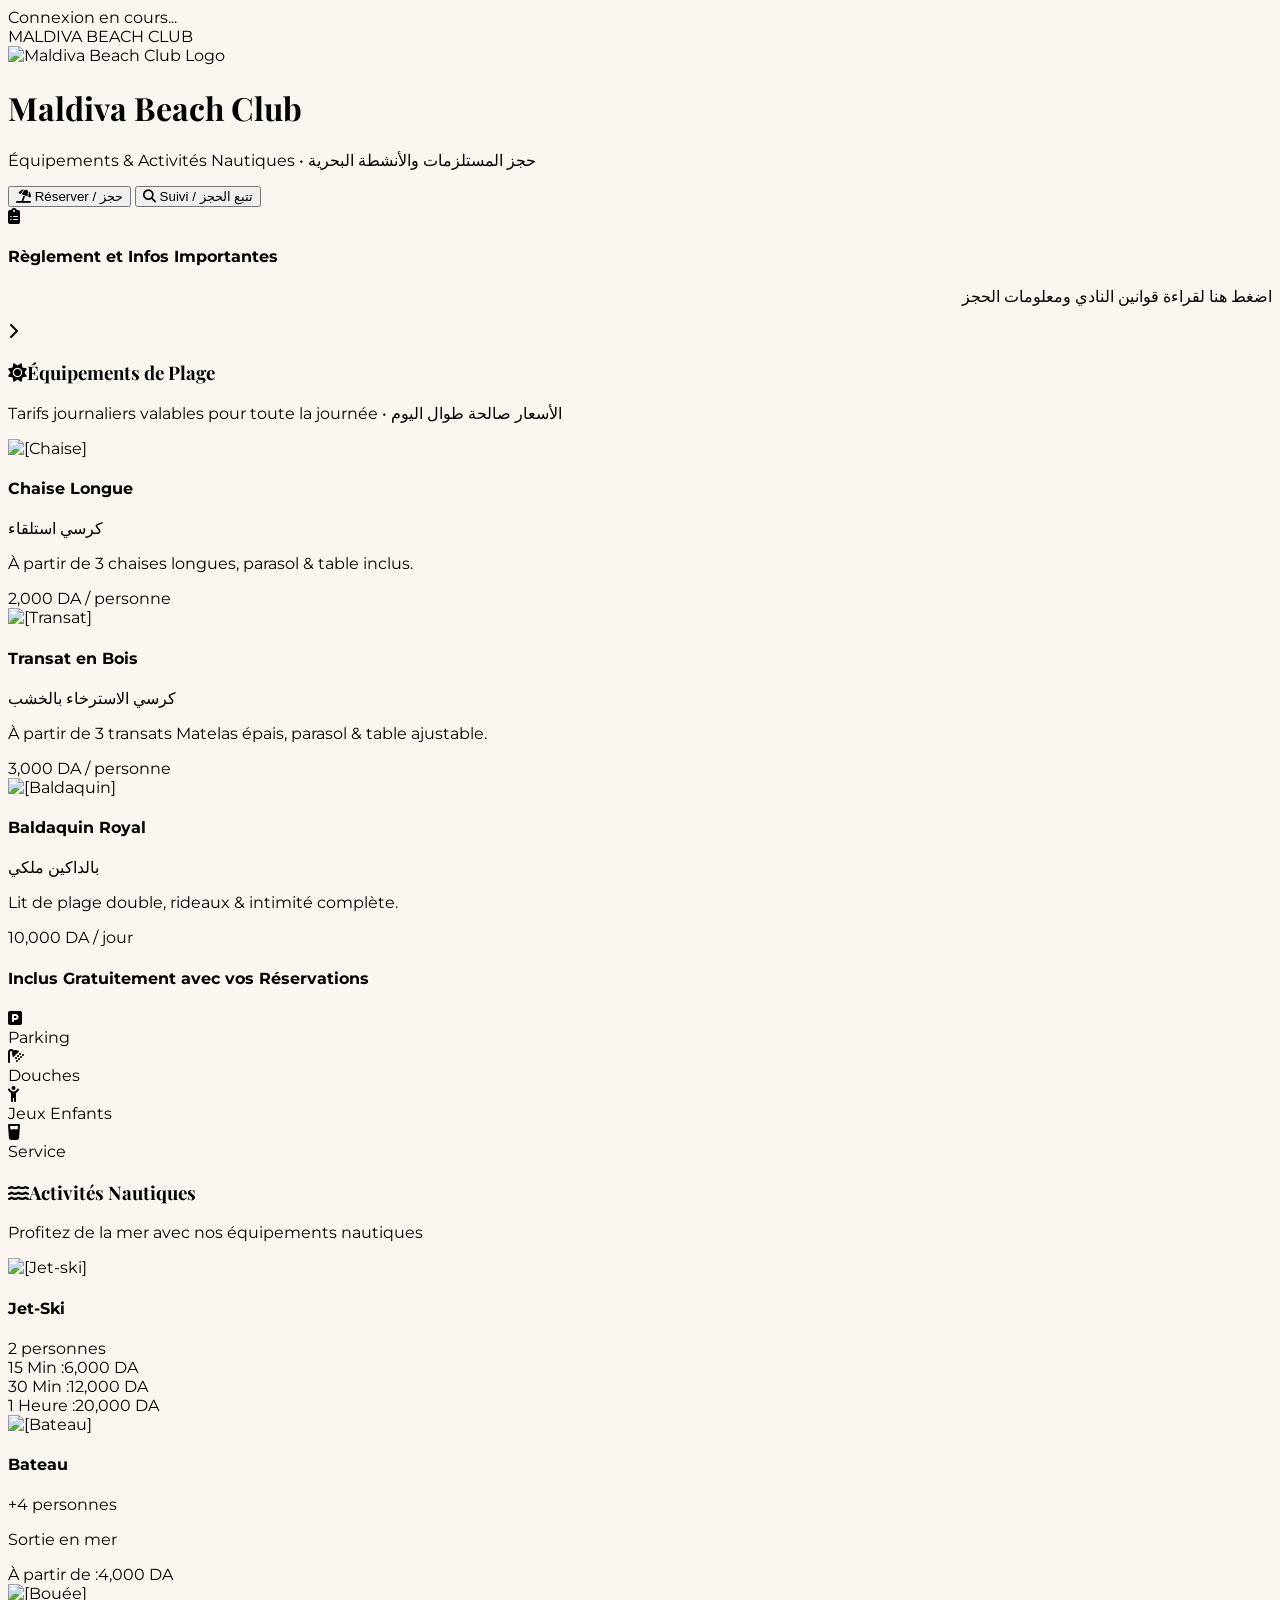
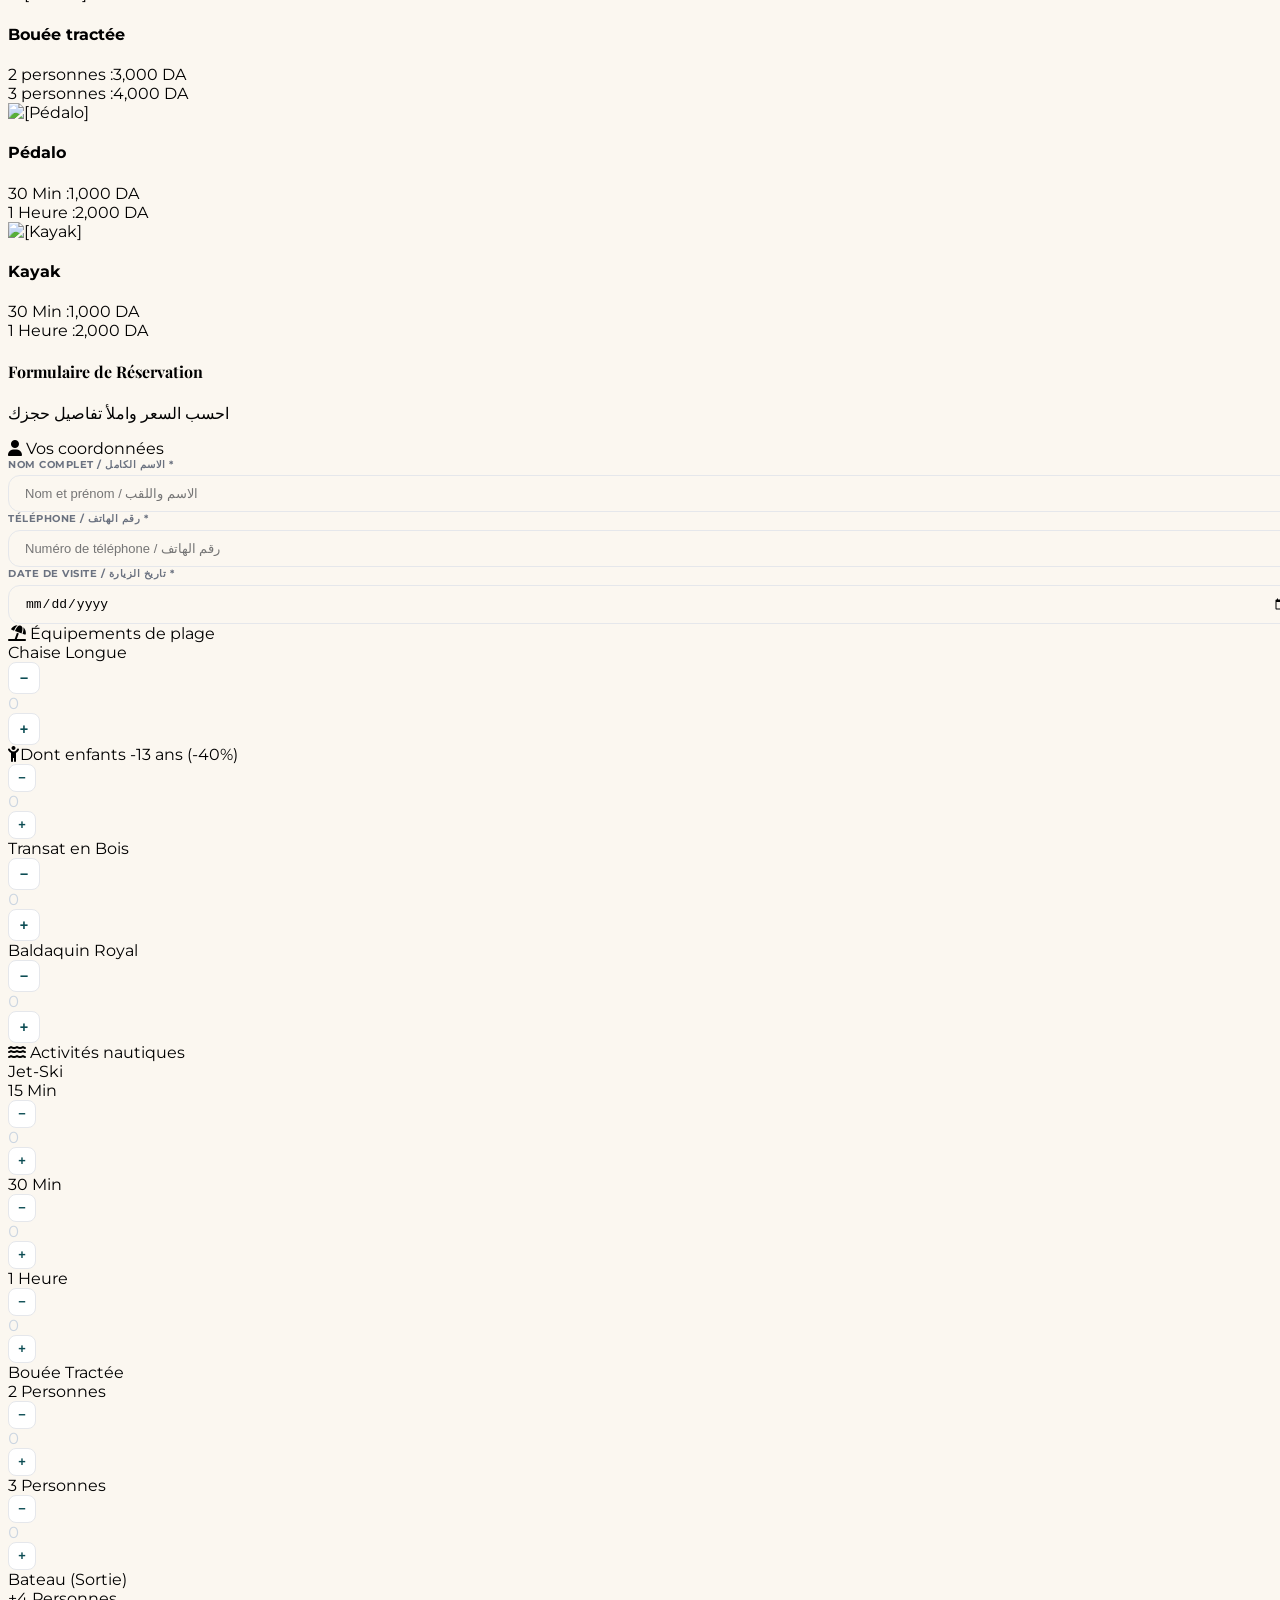
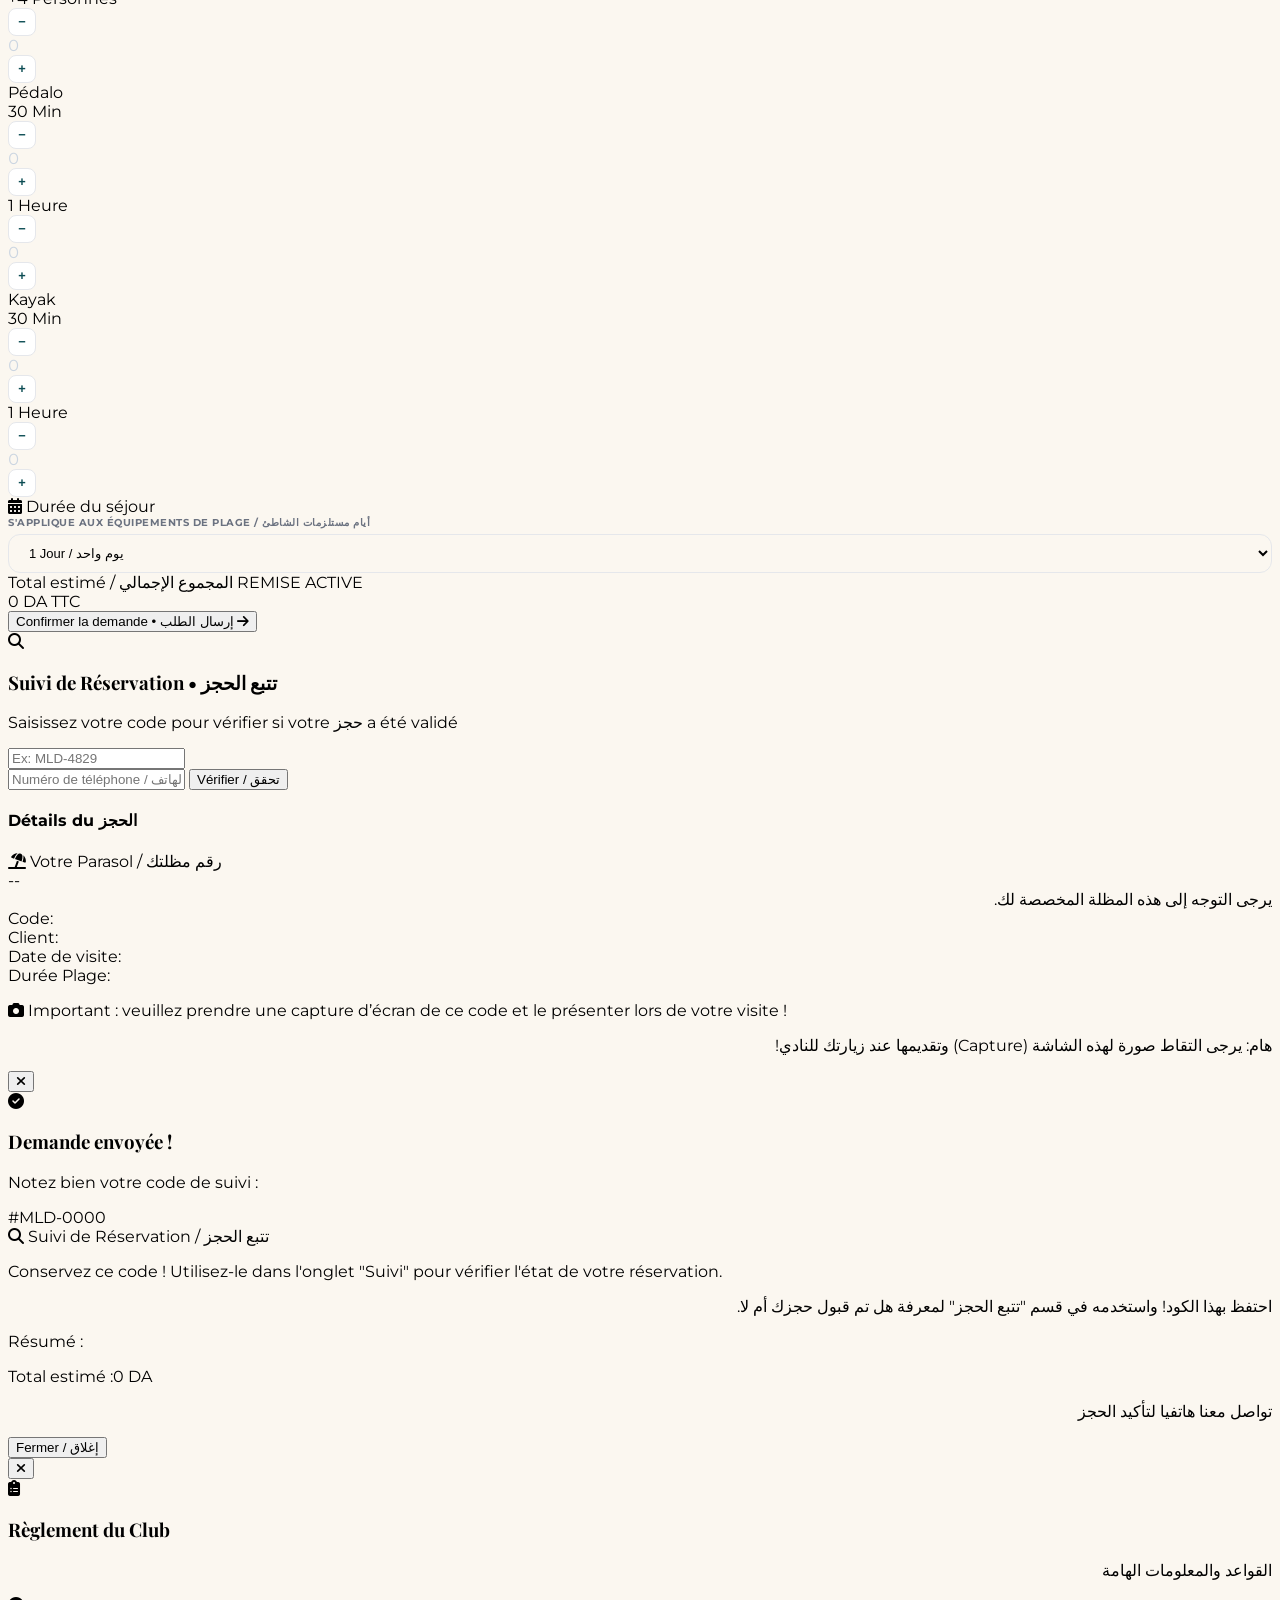
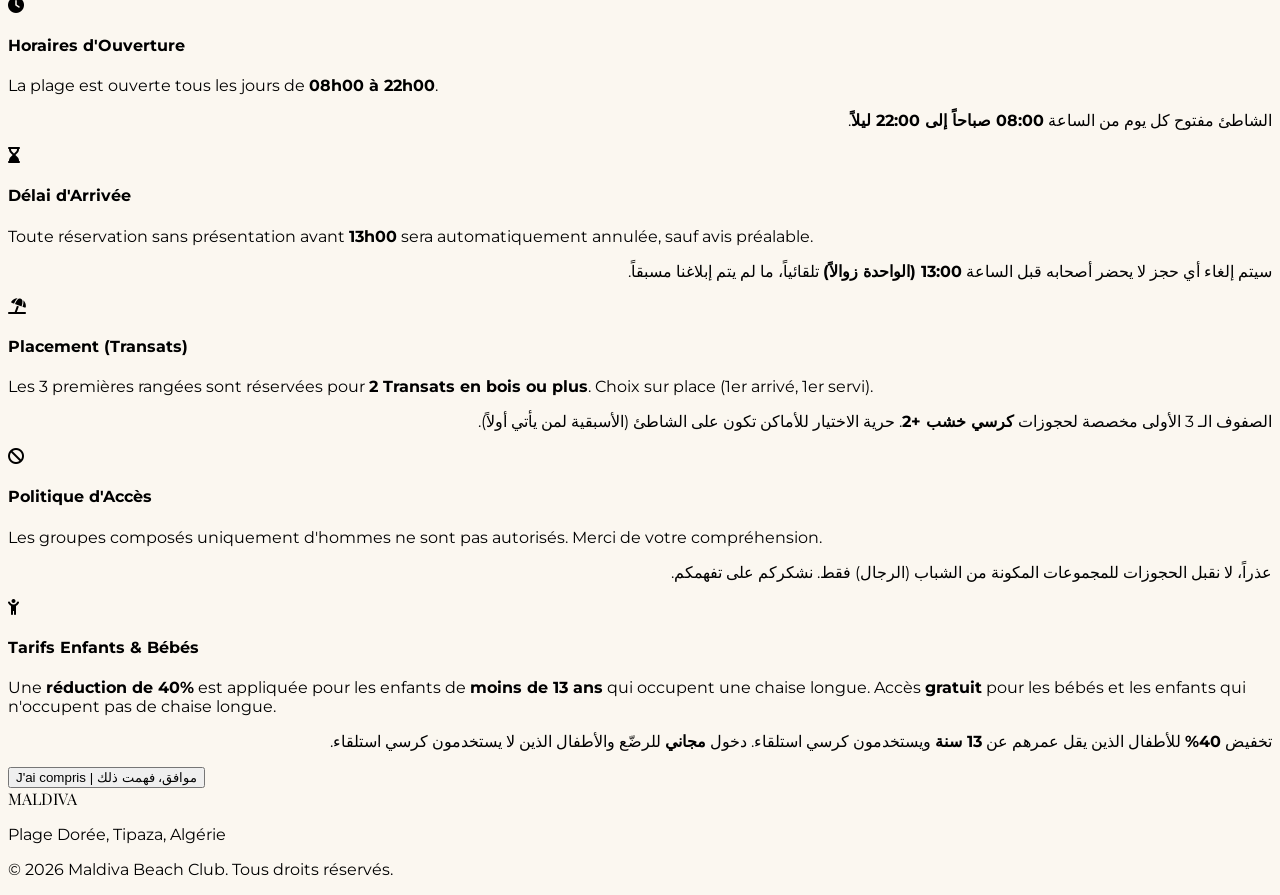
==== index.html @ 93ac89dd "Update index.html" ====
<!DOCTYPE html>
<html lang="fr" dir="ltr">
<head>
    <meta charset="UTF-8">
    <meta name="viewport" content="width=device-width, initial-scale=1.0">
    <title>Maldiva Beach Club - Réservation</title>
    <script src="https://cdn.tailwindcss.com"></script>
    <link href="https://fonts.googleapis.com/css2?family=Playfair+Display:ital,wght@0,400..900;1,400..900&family=Montserrat:wght@300;400;500;600;700&display=swap" rel="stylesheet">
    <link rel="stylesheet" href="https://cdnjs.cloudflare.com/ajax/libs/font-awesome/6.4.0/css/all.min.css">
    
    <!-- ربط ملف التصميم -->
    <link rel="stylesheet" href="./css/style.css">

    <script>
        tailwind.config = {
            theme: {
                extend: {
                    colors: {
                        maldiva: {
                            dark: '#0b4c53', teal: '#24a19c', orange: '#ff7e67', sand: '#fbf7f0', accent: '#f4eee1'
                        }
                    },
                    fontFamily: {
                        serif: ['Playfair Display', 'serif'],
                        sans: ['Montserrat', 'sans-serif'],
                    }
                }
            }
        }
    </script>

    <style>
        /* ===== مكوّنات نموذج الحجز =====
           أزرار العدّاد موحّدة الحجم (هدف لمس مريح على الهاتف)،
           والصف يُبرَز تلقائياً عندما تكون الكمية أكبر من صفر (عبر .is-selected من reservation.js) */
        .qty-btn {
            width: 2rem; height: 2rem; flex-shrink: 0;
            border-radius: .5rem; background: #fff; border: 1px solid #e5e7eb;
            color: #0b4c53; font-weight: 700; font-size: .9rem; line-height: 1;
            display: flex; align-items: center; justify-content: center;
            transition: border-color .15s, color .15s, transform .1s;
        }
        .qty-btn.qty-btn-sm { width: 1.75rem; height: 1.75rem; font-size: .8rem; }
        .qty-btn:hover { border-color: #24a19c; color: #24a19c; }
        .qty-btn:active { transform: scale(.92); }
        .qty-btn:focus-visible { outline: 2px solid #24a19c; outline-offset: 1px; }

        [data-qty-row] { transition: background-color .2s, border-color .2s, box-shadow .2s; }
        [data-qty-row].is-selected { background: #fff; box-shadow: 0 1px 3px rgba(11, 76, 83, .09); }
        [data-qty-row][data-accent="teal"].is-selected { border-color: rgba(36, 161, 156, .45); }
        [data-qty-row][data-accent="orange"].is-selected { border-color: rgba(255, 126, 103, .5); }
        [data-qty-row][data-accent="purple"].is-selected { background: #faf5ff; border-color: rgba(147, 51, 234, .35); }

        .qty-value { color: #cbd5e1; transition: color .2s; font-variant-numeric: tabular-nums; }
        .qty-value.is-selected { color: #0b4c53; }
        [data-qty-row][data-accent="purple"] .qty-value.is-selected { color: #7e22ce; }

        .field-label { display: block; font-size: 10px; font-weight: 700; color: #6b7280; text-transform: uppercase; letter-spacing: .05em; margin-bottom: .3rem; }
        .field-input { width: 100%; background: #fbf7f0; border: 1px solid #e5e7eb; border-radius: .75rem; padding: .625rem 1rem; font-size: .8125rem; transition: border-color .15s, box-shadow .15s; }
        .field-input:focus { outline: none; border-color: #24a19c; box-shadow: 0 0 0 3px rgba(36, 161, 156, .15); }

        @media (prefers-reduced-motion: reduce) {
            .qty-btn, [data-qty-row], .qty-value, .field-input { transition: none; }
            .qty-btn:active { transform: none; }
        }
    </style>
</head>
<body class="text-gray-800 antialiased min-h-screen flex flex-col justify-between pb-24 md:pb-8">

    <!-- الإشعارات -->
    <div id="custom-toast" class="fixed bottom-28 left-1/2 -translate-x-1/2 z-50 bg-slate-900/95 backdrop-blur-md text-white px-5 py-3 rounded-2xl shadow-2xl flex items-center gap-3 transition-all duration-300 transform translate-y-20 opacity-0 pointer-events-none max-w-sm w-[90%]">
        <span id="toast-icon"></span>
        <span id="toast-message" class="text-xs font-semibold"></span>
    </div>

    <!-- Header & Navigation -->
    <div class="bg-maldiva-dark text-white text-[11px] py-2 px-4 flex justify-between items-center z-30 shadow-sm">
        <div class="flex items-center gap-2">
            <span class="w-2.5 h-2.5 rounded-full bg-green-400 animate-pulse"></span>
            <span id="connection-status">Connexion en cours...</span>
        </div>
        <div class="font-bold tracking-wider text-maldiva-orange">MALDIVA BEACH CLUB</div>
    </div>

    <header class="relative bg-gradient-to-b from-maldiva-accent to-maldiva-sand pt-6 pb-8 px-4 text-center">
        <div class="max-w-6xl mx-auto flex flex-col items-center">
            <!-- الشعار -->
            <div class="w-48 h-48 md:w-52 md:h-52 mb-4 relative drop-shadow-xl hover:scale-105 transition-transform duration-500 flex items-center justify-center">
                <div id="custom-logo-wrapper" class="w-full h-full rounded-full border-4 border-white bg-white shadow-inner overflow-hidden">
                    <img id="custom-logo-img" src="https://i.postimg.cc/dh3KTX2L/IMG-7963.png" class="w-full h-full object-cover" alt="Maldiva Beach Club Logo">
                </div>
            </div>
            
            <h1 class="serif-title text-4xl md:text-5xl font-extrabold text-maldiva-dark mb-1">Maldiva Beach Club</h1>
            <p class="text-[11px] uppercase tracking-widest text-maldiva-teal font-bold mb-3">Équipements & Activités Nautiques • حجز المستلزمات والأنشطة البحرية</p>
            <div class="w-16 h-1 bg-gradient-to-r from-maldiva-teal to-maldiva-orange rounded-full"></div>
        </div>
    </header>

    <div class="bg-white border-y border-gray-100 sticky top-0 z-30 shadow-sm">
        <div class="max-w-2xl mx-auto flex justify-around">
            <button onclick="window.switchTab('booking-form')" id="btn-tab-booking" class="flex-1 py-3.5 flex flex-col items-center gap-1.5 border-b-2 transition-all duration-200 group focus-visible:outline-none focus-visible:ring-2 focus-visible:ring-inset focus-visible:ring-maldiva-dark/30 border-maldiva-teal bg-maldiva-teal/5">
                <span class="tab-chip w-9 h-9 rounded-xl flex items-center justify-center text-sm transition-all duration-200 bg-maldiva-teal text-white shadow-md shadow-maldiva-teal/25"><i class="fa-solid fa-umbrella-beach"></i></span>
                <span class="tab-label text-[10px] font-bold uppercase tracking-wider transition-colors duration-200 text-maldiva-teal">Réserver / حجز</span>
            </button>
            <button onclick="window.switchTab('tracking-section')" id="btn-tab-tracking" class="flex-1 py-3.5 flex flex-col items-center gap-1.5 border-b-2 transition-all duration-200 group focus-visible:outline-none focus-visible:ring-2 focus-visible:ring-inset focus-visible:ring-maldiva-dark/30 border-transparent hover:bg-maldiva-orange/5">
                <span class="tab-chip w-9 h-9 rounded-xl flex items-center justify-center text-sm transition-all duration-200 bg-maldiva-orange/10 text-maldiva-orange"><i class="fa-solid fa-magnifying-glass"></i></span>
                <span class="tab-label text-[10px] font-bold uppercase tracking-wider transition-colors duration-200 text-gray-400 group-hover:text-maldiva-orange">Suivi / تتبع الحجز</span>
            </button>
        </div>
    </div>

    <main class="max-w-7xl mx-auto px-4 py-8 flex-grow w-full">
        
        <!-- Booking Tab -->
        <div id="tab-booking-form" class="space-y-8 block">
            
            <!-- الزر الجديد التفاعلي لفتح القواعد (بدل المربع الأصفر القديم) -->
            <div onclick="window.openRulesModal()" class="cursor-pointer bg-gradient-to-r from-maldiva-dark to-teal-900 p-4 rounded-2xl shadow-md max-w-4xl mx-auto flex items-center justify-between text-white hover:shadow-lg transition-all transform hover:-translate-y-0.5 border border-teal-800 group">
                <div class="flex items-center gap-4">
                    <div class="w-12 h-12 bg-white/10 rounded-full flex items-center justify-center group-hover:scale-110 transition-transform">
                        <i class="fa-solid fa-clipboard-list text-2xl text-maldiva-orange"></i>
                    </div>
                    <div>
                        <h4 class="font-bold text-sm tracking-wide">Règlement et Infos Importantes</h4>
                        <p class="text-[11px] opacity-80 font-arabic mt-0.5" dir="rtl">اضغط هنا لقراءة قوانين النادي ومعلومات الحجز</p>
                    </div>
                </div>
                <div class="w-8 h-8 rounded-full bg-white/10 flex items-center justify-center animate-pulse">
                    <i class="fa-solid fa-chevron-right text-xs"></i>
                </div>
            </div>

            <div class="grid grid-cols-1 lg:grid-cols-12 gap-8">
                
                <div class="lg:col-span-7 xl:col-span-8 space-y-8">
                    <div class="space-y-4">
                        <div class="border-b border-gray-200 pb-3">
                            <h3 class="serif-title text-2xl font-bold text-maldiva-dark"><i class="fa-solid fa-sun text-maldiva-orange mr-2"></i>Équipements de Plage</h3>
                            <p class="text-xs text-gray-500 mt-1">Tarifs journaliers valables pour toute la journée • الأسعار صالحة طوال اليوم</p>
                        </div>
                        <div class="grid grid-cols-1 md:grid-cols-2 gap-4">
                            <div class="bg-white rounded-2xl p-5 shadow-sm border border-gray-100 flex items-center gap-4 hover:shadow-md transition-all">
                                <div class="w-20 h-20 rounded-xl overflow-hidden bg-orange-100 flex-shrink-0"><img id="img-item-chaise" src="https://i.postimg.cc/3kxzmscR/IMG-8144.jpg?w=500&q=80" class="w-full h-full object-cover" alt="[Chaise]"></div>
                                <div class="flex-grow">
                                    <div class="flex justify-between items-baseline">
                                        <h4 class="font-bold text-gray-800 text-sm">Chaise Longue</h4>
                                        <span class="text-xs text-gray-400 font-arabic" dir="rtl">كرسي استلقاء</span>
                                    </div>
                                    <p class="text-[10px] text-gray-500 mt-0.5">À partir de 3 chaises longues, parasol & table inclus.</p>
                                    <span class="text-sm font-extrabold text-maldiva-teal block mt-1">2,000 DA <span class="text-[10px] font-normal text-gray-400">/ personne</span></span>
                                </div>
                            </div>

                            <div class="bg-white rounded-2xl p-5 shadow-sm border border-gray-100 flex items-center gap-4 hover:shadow-md transition-all">
                                <div class="w-20 h-20 rounded-xl overflow-hidden bg-teal-100 flex-shrink-0"><img id="img-item-transat" src="https://i.postimg.cc/zyG4KscT/IMG-8145.jpg?w=500&q=80" class="w-full h-full object-cover" alt="[Transat]"></div>
                                <div class="flex-grow">
                                    <div class="flex justify-between items-baseline">
                                        <h4 class="font-bold text-gray-800 text-sm">Transat en Bois</h4>
                                        <span class="text-xs text-gray-400 font-arabic" dir="rtl">كرسي الاسترخاء بالخشب</span>
                                    </div>
                                    <p class="text-[10px] text-gray-500 mt-0.5">À partir de 3 transats Matelas épais, parasol & table ajustable.</p>
                                    <span class="text-sm font-extrabold text-maldiva-teal block mt-1">3,000 DA <span class="text-[10px] font-normal text-gray-400">/ personne</span></span>
                                </div>
                            </div>
                            <div class="bg-white rounded-2xl p-5 shadow-sm border border-gray-100 flex items-center gap-4 hover:shadow-md transition-all md:col-span-2 relative">
                                <div class="w-24 h-24 rounded-xl overflow-hidden bg-orange-100 flex-shrink-0"><img id="img-item-baldaquin" src="https://i.postimg.cc/xX1BMw4H/IMG-8148.jpg?w=500&q=80" class="w-full h-full object-cover" alt="[Baldaquin]"></div>
                                <div class="flex-grow">
                                    <div class="flex justify-between items-baseline">
                                        <h4 class="font-bold text-gray-800 text-sm">Baldaquin Royal</h4>
                                        <span class="text-xs text-gray-400 font-arabic" dir="rtl">بالداكين ملكي</span>
                                    </div>
                                    <p class="text-xs text-gray-500 mt-1">Lit de plage double, rideaux & intimité complète.</p>
                                    <span class="text-sm font-extrabold text-maldiva-orange block mt-1.5">10,000 DA <span class="text-[10px] font-normal text-gray-400">/ jour</span></span>
                                </div>
                            </div>
                        </div>

                        <div class="bg-white rounded-2xl p-6 border border-gray-100 mt-4">
                            <h4 class="font-bold text-sm text-maldiva-dark mb-4 border-b pb-2">Inclus Gratuitement avec vos Réservations</h4>
                            <div class="grid grid-cols-2 sm:grid-cols-4 gap-4 text-center">
                                <div class="space-y-1"><i class="fa-solid fa-square-parking text-lg text-maldiva-teal"></i><div class="text-xs font-bold text-gray-700">Parking</div></div>
                                <div class="space-y-1"><i class="fa-solid fa-shower text-lg text-maldiva-teal"></i><div class="text-xs font-bold text-gray-700">Douches</div></div>
                                <div class="space-y-1"><i class="fa-solid fa-child-reaching text-lg text-maldiva-teal"></i><div class="text-xs font-bold text-gray-700">Jeux Enfants</div></div>
                                <div class="space-y-1"><i class="fa-solid fa-glass-water text-lg text-maldiva-teal"></i><div class="text-xs font-bold text-gray-700">Service</div></div>
                            </div>
                        </div>
                    </div>

                    <div class="space-y-4 pt-4 border-t border-gray-200">
                        <div class="border-b border-gray-200 pb-3">
                            <h3 class="serif-title text-2xl font-bold text-maldiva-dark"><i class="fa-solid fa-water text-maldiva-teal mr-2"></i>Activités Nautiques</h3>
                            <p class="text-xs text-gray-500 mt-1">Profitez de la mer avec nos équipements nautiques</p>
                        </div>
                        <div class="grid grid-cols-1 md:grid-cols-2 gap-4">
                            <!-- JET SKI -->
                            <div class="bg-white rounded-2xl p-4 shadow-sm border border-gray-100 flex gap-4 hover:shadow-md transition-all">
                                <div class="w-20 h-20 rounded-xl overflow-hidden bg-blue-50 flex-shrink-0"><img id="img-item-jetski" src="https://i.postimg.cc/ykVK7WWh/IMG-8522.jpg?w=500&q=80" class="w-full h-full object-cover" alt="[Jet-ski]"></div>
                                <div class="flex-grow space-y-1.5">
                                    <div class="flex justify-between items-baseline mb-1">
                                        <h4 class="font-bold text-gray-800 text-sm">Jet-Ski</h4>
                                        <span class="text-[10px] text-gray-500 font-semibold bg-gray-100 px-2 py-0.5 rounded">2 personnes</span>
                                    </div>
                                    <div class="flex justify-between items-center text-xs"><span class="text-gray-500">15 Min :</span><span class="font-bold text-maldiva-dark">6,000 DA</span></div>
                                    <div class="flex justify-between items-center text-xs"><span class="text-gray-500">30 Min :</span><span class="font-bold text-maldiva-dark">12,000 DA</span></div>
                                    <div class="flex justify-between items-center text-xs"><span class="text-gray-500">1 Heure :</span><span class="font-bold text-maldiva-dark">20,000 DA</span></div>
                                </div>
                            </div>
                            
                            <!-- BATEAU -->
                            <div class="bg-white rounded-2xl p-4 shadow-sm border border-gray-100 flex gap-4 hover:shadow-md transition-all">
                                <div class="w-20 h-20 rounded-xl overflow-hidden bg-blue-50 flex-shrink-0"><img id="img-item-bateau" src="https://i.postimg.cc/grMpkmRj/IMG-8525.jpg?w=500&q=80" class="w-full h-full object-cover" alt="[Bateau]"></div>
                                <div class="flex-grow space-y-2">
                                    <div class="flex justify-between items-baseline mb-1">
                                        <h4 class="font-bold text-gray-800 text-sm">Bateau</h4>
                                        <span class="text-[10px] text-gray-500 font-semibold bg-gray-100 px-2 py-0.5 rounded">+4 personnes</span>
                                    </div>
                                    <p class="text-xs text-gray-500">Sortie en mer</p>
                                    <div class="flex justify-between items-center text-xs pt-1"><span class="text-gray-500">À partir de :</span><span class="font-bold text-maldiva-orange">4,000 DA</span></div>
                                </div>
                            </div>

                            <!-- BOUEE TRACTEE -->
                            <div class="bg-white rounded-2xl p-4 shadow-sm border border-gray-100 flex gap-4 hover:shadow-md transition-all">
                                <div class="w-20 h-20 rounded-xl overflow-hidden bg-blue-50 flex-shrink-0"><img id="img-item-bouee" src="https://i.postimg.cc/TpRxThh9/IMG-8523.jpg?w=500&q=80" class="w-full h-full object-cover" alt="[Bouée]"></div>
                                <div class="flex-grow space-y-2">
                                    <h4 class="font-bold text-gray-800 text-sm">Bouée tractée</h4>
                                    <div class="flex justify-between items-center text-xs"><span class="text-gray-500">2 personnes :</span><span class="font-bold text-maldiva-dark">3,000 DA</span></div>
                                    <div class="flex justify-between items-center text-xs"><span class="text-gray-500">3 personnes :</span><span class="font-bold text-maldiva-dark">4,000 DA</span></div>
                                </div>
                            </div>

                            <!-- PEDALO -->
                            <div class="bg-white rounded-2xl p-4 shadow-sm border border-gray-100 flex gap-4 hover:shadow-md transition-all">
                                <div class="w-20 h-20 rounded-xl overflow-hidden bg-blue-50 flex-shrink-0"><img id="img-item-pedalo" src="https://i.postimg.cc/GHcRb99K/IMG-8524.jpg?w=500&q=80" class="w-full h-full object-cover" alt="[Pédalo]"></div>
                                <div class="flex-grow space-y-2">
                                    <h4 class="font-bold text-gray-800 text-sm">Pédalo</h4>
                                    <div class="flex justify-between items-center text-xs"><span class="text-gray-500">30 Min :</span><span class="font-bold text-maldiva-dark">1,000 DA</span></div>
                                    <div class="flex justify-between items-center text-xs"><span class="text-gray-500">1 Heure :</span><span class="font-bold text-maldiva-dark">2,000 DA</span></div>
                                </div>
                            </div>

                            <!-- KAYAK -->
                            <div class="bg-white rounded-2xl p-4 shadow-sm border border-gray-100 flex gap-4 hover:shadow-md transition-all md:col-span-2">
                                <div class="w-24 h-24 rounded-xl overflow-hidden bg-blue-50 flex-shrink-0"><img id="img-item-kayak" src="https://i.postimg.cc/hfSnKhhM/IMG-8521.jpg?w=500&q=80" class="w-full h-full object-cover" alt="[Kayak]"></div>
                                <div class="flex-grow space-y-2">
                                    <h4 class="font-bold text-gray-800 text-sm">Kayak</h4>
                                    <div class="grid grid-cols-2 gap-4">
                                        <div><div class="flex justify-between items-center text-xs"><span class="text-gray-500">30 Min :</span><span class="font-bold text-maldiva-dark">1,000 DA</span></div></div>
                                        <div><div class="flex justify-between items-center text-xs"><span class="text-gray-500">1 Heure :</span><span class="font-bold text-maldiva-dark">2,000 DA</span></div></div>
                                    </div>
                                </div>
                            </div>
                        </div>
                    </div>
                </div>

                <!-- Form Section -->
                <div class="lg:col-span-5 xl:col-span-4">
                    <div class="bg-white rounded-3xl p-6 shadow-lg border border-gray-100 h-fit space-y-5 sticky top-24">
                        <div class="border-b border-gray-100 pb-3 text-center">
                            <h4 class="serif-title text-xl font-bold text-maldiva-dark">Formulaire de Réservation</h4>
                            <p class="text-xs text-gray-400">احسب السعر واملأ تفاصيل حجزك</p>
                        </div>

                        <form id="booking-form-el" class="space-y-5" onsubmit="event.preventDefault();">

                            <!-- 1. Coordonnées -->
                            <div class="space-y-3">
                                <div class="flex items-center gap-2.5">
                                    <span class="w-7 h-7 rounded-lg bg-maldiva-dark/10 text-maldiva-dark flex items-center justify-center text-xs shrink-0"><i class="fa-solid fa-user"></i></span>
                                    <span class="text-[11px] font-bold text-maldiva-dark uppercase tracking-wider whitespace-nowrap">Vos coordonnées</span>
                                    <span class="flex-1 h-px bg-gray-100"></span>
                                </div>
                                <div>
                                    <label for="client-name" class="field-label">Nom complet / الاسم الكامل *</label>
                                    <input type="text" id="client-name" placeholder="Nom et prénom / الاسم واللقب" class="field-input" required>
                                </div>
                                <div>
                                    <label for="client-phone" class="field-label">Téléphone / رقم الهاتف *</label>
                                    <input type="tel" id="client-phone" placeholder="Numéro de téléphone / رقم الهاتف" class="field-input" required>
                                </div>
                                <div>
                                    <label for="visit-date" class="field-label">Date de visite / تاريخ الزيارة *</label>
                                    <input type="date" id="visit-date" class="field-input" required>
                                </div>
                            </div>

                            <!-- 2. Équipements de plage -->
                            <div class="space-y-2">
                                <div class="flex items-center gap-2.5">
                                    <span class="w-7 h-7 rounded-lg bg-maldiva-orange/10 text-maldiva-orange flex items-center justify-center text-xs shrink-0"><i class="fa-solid fa-umbrella-beach"></i></span>
                                    <span class="text-[11px] font-bold text-maldiva-dark uppercase tracking-wider whitespace-nowrap">Équipements de plage</span>
                                    <span class="flex-1 h-px bg-gray-100"></span>
                                </div>

                                <div data-qty-row="qty-chaise" data-accent="teal" class="flex items-center justify-between gap-2 bg-maldiva-sand border border-transparent px-3 py-2 rounded-xl">
                                    <span class="text-xs font-bold text-gray-700">Chaise Longue</span>
                                    <div class="flex items-center gap-1">
                                        <button type="button" onclick="window.adjustQty('qty-chaise', -1)" class="qty-btn" aria-label="Retirer une chaise longue">−</button>
                                        <span id="qty-chaise" class="qty-value w-6 text-center font-bold text-sm">0</span>
                                        <button type="button" onclick="window.adjustQty('qty-chaise', 1)" class="qty-btn" aria-label="Ajouter une chaise longue">+</button>
                                    </div>
                                </div>

                                <div data-qty-row="qty-chaise-enfant" data-accent="purple" class="flex items-center justify-between gap-2 bg-purple-50/60 border border-purple-100 px-3 py-1.5 rounded-xl ml-4">
                                    <span class="text-[10px] font-semibold text-purple-600"><i class="fa-solid fa-child-reaching mr-1"></i>Dont enfants -13 ans (-40%)</span>
                                    <div class="flex items-center gap-1">
                                        <button type="button" onclick="window.adjustChildChaise(-1)" class="qty-btn qty-btn-sm" aria-label="Retirer un enfant">−</button>
                                        <span id="qty-chaise-enfant" class="qty-value w-5 text-center font-bold text-xs">0</span>
                                        <button type="button" onclick="window.adjustChildChaise(1)" class="qty-btn qty-btn-sm" aria-label="Ajouter un enfant">+</button>
                                    </div>
                                </div>

                                <div data-qty-row="qty-transat" data-accent="teal" class="flex items-center justify-between gap-2 bg-maldiva-sand border border-transparent px-3 py-2 rounded-xl">
                                    <span class="text-xs font-bold text-gray-700">Transat en Bois</span>
                                    <div class="flex items-center gap-1">
                                        <button type="button" onclick="window.adjustQty('qty-transat', -1)" class="qty-btn" aria-label="Retirer un transat">−</button>
                                        <span id="qty-transat" class="qty-value w-6 text-center font-bold text-sm">0</span>
                                        <button type="button" onclick="window.adjustQty('qty-transat', 1)" class="qty-btn" aria-label="Ajouter un transat">+</button>
                                    </div>
                                </div>

                                <div data-qty-row="qty-baldaquin" data-accent="orange" class="flex items-center justify-between gap-2 bg-maldiva-sand border border-transparent px-3 py-2 rounded-xl">
                                    <span class="text-xs font-bold text-gray-700">Baldaquin Royal</span>
                                    <div class="flex items-center gap-1">
                                        <button type="button" onclick="window.adjustQty('qty-baldaquin', -1)" class="qty-btn" aria-label="Retirer un baldaquin">−</button>
                                        <span id="qty-baldaquin" class="qty-value w-6 text-center font-bold text-sm">0</span>
                                        <button type="button" onclick="window.adjustQty('qty-baldaquin', 1)" class="qty-btn" aria-label="Ajouter un baldaquin">+</button>
                                    </div>
                                </div>
                            </div>

                            <!-- 3. Activités nautiques -->
                            <div class="space-y-2">
                                <div class="flex items-center gap-2.5">
                                    <span class="w-7 h-7 rounded-lg bg-maldiva-teal/10 text-maldiva-teal flex items-center justify-center text-xs shrink-0"><i class="fa-solid fa-water"></i></span>
                                    <span class="text-[11px] font-bold text-maldiva-dark uppercase tracking-wider whitespace-nowrap">Activités nautiques</span>
                                    <span class="flex-1 h-px bg-gray-100"></span>
                                </div>
                                <div class="h-52 overflow-y-auto p-2 -mx-1 space-y-2 hide-scrollbar rounded-xl border border-gray-100 bg-gray-50/40">
                                    <div class="bg-maldiva-sand px-3 py-2.5 rounded-xl space-y-1">
                                        <div class="text-[11px] font-bold text-maldiva-dark mb-1">Jet-Ski</div>
                                        <div data-qty-row="qty-jetski-15" data-accent="teal" class="flex justify-between items-center gap-2 px-2 py-1 rounded-lg border border-transparent">
                                            <span class="text-[10px] text-gray-500 font-semibold">15 Min</span>
                                            <div class="flex items-center gap-1">
                                                <button type="button" onclick="window.adjustQty('qty-jetski-15', -1)" class="qty-btn qty-btn-sm" aria-label="Retirer Jet-Ski 15 min">−</button>
                                                <span id="qty-jetski-15" class="qty-value w-5 text-center font-bold text-xs">0</span>
                                                <button type="button" onclick="window.adjustQty('qty-jetski-15', 1)" class="qty-btn qty-btn-sm" aria-label="Ajouter Jet-Ski 15 min">+</button>
                                            </div>
                                        </div>
                                        <div data-qty-row="qty-jetski-30" data-accent="teal" class="flex justify-between items-center gap-2 px-2 py-1 rounded-lg border border-transparent">
                                            <span class="text-[10px] text-gray-500 font-semibold">30 Min</span>
                                            <div class="flex items-center gap-1">
                                                <button type="button" onclick="window.adjustQty('qty-jetski-30', -1)" class="qty-btn qty-btn-sm" aria-label="Retirer Jet-Ski 30 min">−</button>
                                                <span id="qty-jetski-30" class="qty-value w-5 text-center font-bold text-xs">0</span>
                                                <button type="button" onclick="window.adjustQty('qty-jetski-30', 1)" class="qty-btn qty-btn-sm" aria-label="Ajouter Jet-Ski 30 min">+</button>
                                            </div>
                                        </div>
                                        <div data-qty-row="qty-jetski-60" data-accent="teal" class="flex justify-between items-center gap-2 px-2 py-1 rounded-lg border border-transparent">
                                            <span class="text-[10px] text-gray-500 font-semibold">1 Heure</span>
                                            <div class="flex items-center gap-1">
                                                <button type="button" onclick="window.adjustQty('qty-jetski-60', -1)" class="qty-btn qty-btn-sm" aria-label="Retirer Jet-Ski 1 heure">−</button>
                                                <span id="qty-jetski-60" class="qty-value w-5 text-center font-bold text-xs">0</span>
                                                <button type="button" onclick="window.adjustQty('qty-jetski-60', 1)" class="qty-btn qty-btn-sm" aria-label="Ajouter Jet-Ski 1 heure">+</button>
                                            </div>
                                        </div>
                                    </div>

                                    <div class="bg-maldiva-sand px-3 py-2.5 rounded-xl space-y-1">
                                        <div class="text-[11px] font-bold text-maldiva-dark mb-1">Bouée Tractée</div>
                                        <div data-qty-row="qty-bouee-2" data-accent="teal" class="flex justify-between items-center gap-2 px-2 py-1 rounded-lg border border-transparent">
                                            <span class="text-[10px] text-gray-500 font-semibold">2 Personnes</span>
                                            <div class="flex items-center gap-1">
                                                <button type="button" onclick="window.adjustQty('qty-bouee-2', -1)" class="qty-btn qty-btn-sm" aria-label="Retirer bouée 2 personnes">−</button>
                                                <span id="qty-bouee-2" class="qty-value w-5 text-center font-bold text-xs">0</span>
                                                <button type="button" onclick="window.adjustQty('qty-bouee-2', 1)" class="qty-btn qty-btn-sm" aria-label="Ajouter bouée 2 personnes">+</button>
                                            </div>
                                        </div>
                                        <div data-qty-row="qty-bouee-3" data-accent="teal" class="flex justify-between items-center gap-2 px-2 py-1 rounded-lg border border-transparent">
                                            <span class="text-[10px] text-gray-500 font-semibold">3 Personnes</span>
                                            <div class="flex items-center gap-1">
                                                <button type="button" onclick="window.adjustQty('qty-bouee-3', -1)" class="qty-btn qty-btn-sm" aria-label="Retirer bouée 3 personnes">−</button>
                                                <span id="qty-bouee-3" class="qty-value w-5 text-center font-bold text-xs">0</span>
                                                <button type="button" onclick="window.adjustQty('qty-bouee-3', 1)" class="qty-btn qty-btn-sm" aria-label="Ajouter bouée 3 personnes">+</button>
                                            </div>
                                        </div>
                                    </div>

                                    <div class="bg-maldiva-sand px-3 py-2.5 rounded-xl space-y-1">
                                        <div class="text-[11px] font-bold text-maldiva-dark mb-1">Bateau (Sortie)</div>
                                        <div data-qty-row="qty-bateau-standard" data-accent="teal" class="flex justify-between items-center gap-2 px-2 py-1 rounded-lg border border-transparent">
                                            <span class="text-[10px] text-gray-500 font-semibold">+4 Personnes</span>
                                            <div class="flex items-center gap-1">
                                                <button type="button" onclick="window.adjustQty('qty-bateau-standard', -1)" class="qty-btn qty-btn-sm" aria-label="Retirer sortie bateau">−</button>
                                                <span id="qty-bateau-standard" class="qty-value w-5 text-center font-bold text-xs">0</span>
                                                <button type="button" onclick="window.adjustQty('qty-bateau-standard', 1)" class="qty-btn qty-btn-sm" aria-label="Ajouter sortie bateau">+</button>
                                            </div>
                                        </div>
                                    </div>

                                    <div class="bg-maldiva-sand px-3 py-2.5 rounded-xl space-y-1">
                                        <div class="text-[11px] font-bold text-maldiva-dark mb-1">Pédalo</div>
                                        <div data-qty-row="qty-pedalo-30" data-accent="teal" class="flex justify-between items-center gap-2 px-2 py-1 rounded-lg border border-transparent">
                                            <span class="text-[10px] text-gray-500 font-semibold">30 Min</span>
                                            <div class="flex items-center gap-1">
                                                <button type="button" onclick="window.adjustQty('qty-pedalo-30', -1)" class="qty-btn qty-btn-sm" aria-label="Retirer pédalo 30 min">−</button>
                                                <span id="qty-pedalo-30" class="qty-value w-5 text-center font-bold text-xs">0</span>
                                                <button type="button" onclick="window.adjustQty('qty-pedalo-30', 1)" class="qty-btn qty-btn-sm" aria-label="Ajouter pédalo 30 min">+</button>
                                            </div>
                                        </div>
                                        <div data-qty-row="qty-pedalo-60" data-accent="teal" class="flex justify-between items-center gap-2 px-2 py-1 rounded-lg border border-transparent">
                                            <span class="text-[10px] text-gray-500 font-semibold">1 Heure</span>
                                            <div class="flex items-center gap-1">
                                                <button type="button" onclick="window.adjustQty('qty-pedalo-60', -1)" class="qty-btn qty-btn-sm" aria-label="Retirer pédalo 1 heure">−</button>
                                                <span id="qty-pedalo-60" class="qty-value w-5 text-center font-bold text-xs">0</span>
                                                <button type="button" onclick="window.adjustQty('qty-pedalo-60', 1)" class="qty-btn qty-btn-sm" aria-label="Ajouter pédalo 1 heure">+</button>
                                            </div>
                                        </div>
                                    </div>

                                    <div class="bg-maldiva-sand px-3 py-2.5 rounded-xl space-y-1">
                                        <div class="text-[11px] font-bold text-maldiva-dark mb-1">Kayak</div>
                                        <div data-qty-row="qty-kayak-30" data-accent="teal" class="flex justify-between items-center gap-2 px-2 py-1 rounded-lg border border-transparent">
                                            <span class="text-[10px] text-gray-500 font-semibold">30 Min</span>
                                            <div class="flex items-center gap-1">
                                                <button type="button" onclick="window.adjustQty('qty-kayak-30', -1)" class="qty-btn qty-btn-sm" aria-label="Retirer kayak 30 min">−</button>
                                                <span id="qty-kayak-30" class="qty-value w-5 text-center font-bold text-xs">0</span>
                                                <button type="button" onclick="window.adjustQty('qty-kayak-30', 1)" class="qty-btn qty-btn-sm" aria-label="Ajouter kayak 30 min">+</button>
                                            </div>
                                        </div>
                                        <div data-qty-row="qty-kayak-60" data-accent="teal" class="flex justify-between items-center gap-2 px-2 py-1 rounded-lg border border-transparent">
                                            <span class="text-[10px] text-gray-500 font-semibold">1 Heure</span>
                                            <div class="flex items-center gap-1">
                                                <button type="button" onclick="window.adjustQty('qty-kayak-60', -1)" class="qty-btn qty-btn-sm" aria-label="Retirer kayak 1 heure">−</button>
                                                <span id="qty-kayak-60" class="qty-value w-5 text-center font-bold text-xs">0</span>
                                                <button type="button" onclick="window.adjustQty('qty-kayak-60', 1)" class="qty-btn qty-btn-sm" aria-label="Ajouter kayak 1 heure">+</button>
                                            </div>
                                        </div>
                                    </div>
                                </div>
                            </div>

                            <!-- 4. Durée -->
                            <div class="space-y-2">
                                <div class="flex items-center gap-2.5">
                                    <span class="w-7 h-7 rounded-lg bg-maldiva-dark/10 text-maldiva-dark flex items-center justify-center text-xs shrink-0"><i class="fa-solid fa-calendar-days"></i></span>
                                    <span class="text-[11px] font-bold text-maldiva-dark uppercase tracking-wider whitespace-nowrap">Durée du séjour</span>
                                    <span class="flex-1 h-px bg-gray-100"></span>
                                </div>
                                <label for="duration" class="field-label">S'applique aux équipements de plage / أيام مستلزمات الشاطئ</label>
                                <select id="duration" onchange="window.calculateTotal()" class="field-input">
                                    <option value="1">1 Jour / يوم واحد</option>
                                    <option value="2">2 Jours / يومين</option>
                                    <option value="3">3 Jours / 3 أيام</option>
                                    <option value="5">5 Jours (-10% Remise plage) / 5 أيام</option>
                                    <option value="7">Une semaine (-15% Remise plage)</option>
                                </select>
                            </div>

                            <!-- 5. Total -->
                            <div class="bg-gradient-to-tr from-maldiva-dark to-teal-950 rounded-2xl p-4 text-white">
                                <div class="flex justify-between items-center mb-1 text-[10px] opacity-80">
                                    <span class="uppercase tracking-wider font-semibold">Total estimé / المجموع الإجمالي</span>
                                    <span id="discount-badge" class="hidden bg-maldiva-orange text-white font-bold px-2 py-0.5 rounded text-[8px]">REMISE ACTIVE</span>
                                </div>
                                <div class="flex justify-between items-baseline">
                                    <span id="total-price" class="text-2xl font-extrabold text-maldiva-orange tabular-nums">0 DA</span>
                                    <span class="text-xs opacity-70">TTC</span>
                                </div>
                            </div>

                            <!-- حاوية ملاحظات التسعير الخاصة -->
                            <div id="special-pricing-notes" class="hidden flex flex-col gap-1 w-full"></div>

                            <button type="button" onclick="window.submitReservation()" class="w-full bg-gradient-to-r from-maldiva-teal to-maldiva-dark text-white font-bold py-3.5 rounded-xl shadow-md hover:shadow-xl hover:-translate-y-0.5 focus-visible:outline-none focus-visible:ring-2 focus-visible:ring-maldiva-teal focus-visible:ring-offset-2 transition-all duration-200 uppercase text-xs tracking-wider flex items-center justify-center gap-2">
                                <span>Confirmer la demande • إرسال الطلب</span>
                                <i class="fa-solid fa-arrow-right text-[10px]"></i>
                            </button>
                        </form>
                    </div>
                </div>

            </div>
        </div>

        <!-- Tracking Tab -->
        <div id="tab-tracking-section" class="max-w-xl mx-auto space-y-6 hidden">
            <div class="bg-white rounded-3xl p-6 shadow-md border border-gray-100 text-center space-y-4">
                <div class="w-16 h-16 bg-maldiva-orange/10 text-maldiva-orange rounded-full flex items-center justify-center text-2xl mx-auto"><i class="fa-solid fa-magnifying-glass"></i></div>
                <div>
                    <h3 class="serif-title text-2xl font-bold text-maldiva-dark">Suivi de Réservation • تتبع الحجز</h3>
                    <p class="text-xs text-gray-500 mt-1">Saisissez votre code pour vérifier si votre حجز a été validé</p>
                </div>
                <div class="space-y-2 pt-2">
                    <input type="text" id="track-code-input" placeholder="Ex: MLD-4829" class="w-full bg-maldiva-sand border border-gray-200 rounded-xl px-4 py-3 text-center text-sm font-bold focus:outline-none uppercase">
                    <div class="flex flex-col sm:flex-row gap-2">
                        <input type="tel" id="track-phone-input" placeholder="Numéro de téléphone / رقم الهاتف" class="flex-grow bg-maldiva-sand border border-gray-200 rounded-xl px-4 py-3 text-center text-sm font-bold focus:outline-none">
                        <button onclick="window.trackReservation()" class="bg-maldiva-orange hover:bg-maldiva-dark text-white font-bold px-6 py-3 rounded-xl text-xs transition-all tracking-wider uppercase">Vérifier / تحقق</button>
                    </div>
                </div>
            </div>

            <div id="track-result-box" class="bg-white rounded-3xl p-6 shadow-md border border-gray-100 hidden space-y-4">
                <div class="text-center space-y-2 border-b pb-4">
                    <div id="track-status-icon" class="w-12 h-12 rounded-full flex items-center justify-center mx-auto text-xl"></div>
                    <h4 class="font-bold text-lg text-gray-800">Détails du الحجز</h4>
                    <span id="track-status-badge" class="px-3 py-1 rounded-full text-xs font-bold inline-block"></span>
                </div>

                <div id="track-res-parasol" class="bg-blue-50 border border-blue-200 rounded-xl p-4 text-center hidden animate-pulse">
                    <div class="text-blue-800 font-bold text-sm uppercase tracking-wide"><i class="fa-solid fa-umbrella-beach mr-1"></i> Votre Parasol / رقم مظلتك</div>
                    <div id="track-parasol-id" class="text-3xl font-extrabold text-blue-900 mt-1">--</div>
                    <div class="text-[10px] text-blue-600 mt-1 font-arabic" dir="rtl">يرجى التوجه إلى هذه المظلة المخصصة لك.</div>
                </div>

                <div class="space-y-3 text-xs text-gray-600">
                    <div class="flex justify-between border-b pb-2"><span>Code:</span><strong id="track-res-code" class="text-maldiva-dark"></strong></div>
                    <div class="flex justify-between border-b pb-2"><span>Client:</span><strong id="track-res-name"></strong></div>
                    <div class="flex justify-between border-b pb-2"><span>Date de visite:</span><strong id="track-res-date"></strong></div>
                    <div class="flex justify-between border-b pb-2"><span>Durée Plage:</span><strong id="track-res-dur"></strong></div>
                    <div id="track-res-items" class="bg-maldiva-sand p-3 rounded-xl space-y-1.5 font-semibold text-gray-700"></div>
                </div>

                <!-- رسالة التقاط الصورة -->
                <div class="bg-red-50 border border-red-200 rounded-xl p-3 text-red-600 text-xs font-bold shadow-sm animate-pulse text-center mt-4">
                    <p><i class="fa-solid fa-camera mr-1"></i> Important : veuillez prendre une capture d’écran de ce code et le présenter lors de votre visite !</p>
                    <p class="font-arabic mt-1" dir="rtl">هام: يرجى التقاط صورة لهذه الشاشة (Capture) وتقديمها عند زيارتك للنادي!</p>
                </div>

                <div id="track-status-arabic" class="text-xs text-gray-500 font-arabic text-center leading-relaxed mt-2" dir="rtl"></div>
            </div>
        </div>
    </main>

    <!-- Success Modal -->
    <div id="success-modal" class="fixed inset-0 bg-black/60 backdrop-blur-sm flex items-center justify-center p-4 z-50 hidden transition-opacity duration-300 opacity-0">
        <div class="bg-white rounded-3xl max-w-md w-full p-6 shadow-2xl border border-gray-100 transform translate-y-4 transition-transform duration-300 relative">
            <button onclick="window.hideSuccessModal()" class="absolute top-4 right-4 text-gray-400 hover:text-gray-600"><i class="fa-solid fa-xmark text-xl"></i></button>
            <div class="text-center space-y-4">
                <div class="w-16 h-16 bg-emerald-100 text-emerald-600 rounded-full flex items-center justify-center mx-auto text-3xl"><i class="fa-solid fa-circle-check"></i></div>
                <div>
                    <h3 class="serif-title text-2xl font-bold text-maldiva-dark">Demande envoyée !</h3>
                    <p class="text-xs text-gray-500 mt-1">Notez bien votre code de suivi :</p>
                </div>
                <div class="bg-maldiva-orange/10 text-maldiva-orange text-xl font-extrabold tracking-widest py-3 px-6 rounded-2xl inline-block" id="booking-success-code">#MLD-0000</div>
                
                <!-- رسالة التنبيه لتتبع الحجز -->
                <div class="bg-blue-50 border-2 border-blue-400 rounded-xl p-3 shadow-md transform hover:scale-105 transition-all duration-300">
                    <div class="flex items-center justify-center text-blue-700 mb-1">
                        <i class="fa-solid fa-magnifying-glass text-lg mr-2 animate-bounce"></i>
                        <span class="font-bold text-sm uppercase tracking-wider">Suivi de Réservation / تتبع الحجز</span>
                    </div>
                    <p class="text-blue-800 text-xs font-semibold">Conservez ce code ! Utilisez-le dans l'onglet "Suivi" pour vérifier l'état de votre réservation.</p>
                    <p class="text-blue-800 text-xs font-bold font-arabic mt-1" dir="rtl">احتفظ بهذا الكود! واستخدمه في قسم "تتبع الحجز" لمعرفة هل تم قبول حجزك أم لا.</p>
                </div>

                <div class="bg-maldiva-sand p-4 rounded-xl text-left text-xs space-y-1">
                    <div class="font-bold text-maldiva-dark border-b border-gray-200 pb-1.5 mb-1.5">Résumé :</div>
                    <div id="summary-items" class="space-y-1 text-gray-600 max-h-32 overflow-y-auto"></div>
                    <p class="pt-1.5 border-t border-gray-200 font-bold text-maldiva-teal flex justify-between">
                        <span>Total estimé :</span><span id="summary-total" class="text-sm">0 DA</span>
                    </p>
                    <!-- ملاحظات التسعير في الملخص -->
                    <div id="summary-special-notes" class="hidden pt-1.5 border-t border-gray-200"></div>
                </div>
                
                <!-- الرسالة العربية -->
                <p class="text-sm text-maldiva-dark font-arabic font-extrabold text-center mt-2" dir="rtl">تواصل معنا هاتفيا لتأكيد الحجز</p>
                
                <button type="button" onclick="window.hideSuccessModal()" class="w-full bg-maldiva-dark text-white font-bold py-3 rounded-xl hover:bg-maldiva-orange mt-2">Fermer / إغلاق</button>
            </div>
        </div>
    </div>

    <!-- ============================================== -->
    <!-- النافذة المنبثقة لقواعد ومعلومات النادي (الجديدة) -->
    <!-- ============================================== -->
    <div id="rules-modal" class="fixed inset-0 bg-black/60 backdrop-blur-sm flex items-center justify-center p-4 z-[60] transition-opacity duration-300 opacity-0 pointer-events-none">
        <div id="rules-modal-content" class="bg-maldiva-sand rounded-3xl max-w-lg w-full shadow-2xl border border-gray-100 transform translate-y-8 scale-95 transition-all duration-400 relative overflow-hidden flex flex-col max-h-[90vh]">
            
            <!-- الهيدر -->
            <div class="bg-gradient-to-r from-maldiva-dark to-teal-900 p-5 text-white text-center relative flex-shrink-0">
                <button onclick="window.closeRulesModal()" class="absolute top-4 right-4 w-8 h-8 bg-white/20 rounded-full hover:bg-white/40 transition-colors flex items-center justify-center"><i class="fa-solid fa-xmark"></i></button>
                <div class="w-14 h-14 bg-white/10 rounded-full flex items-center justify-center mx-auto mb-2">
                    <i class="fa-solid fa-clipboard-list text-2xl text-maldiva-orange"></i>
                </div>
                <h3 class="serif-title text-xl font-bold tracking-wide">Règlement du Club</h3>
                <p class="text-xs font-arabic mt-1 opacity-90" dir="rtl">القواعد والمعلومات الهامة</p>
            </div>

            <!-- المحتوى (القواعد) قابل للتمرير -->
            <div class="p-5 md:p-6 space-y-4 overflow-y-auto flex-grow custom-scrollbar">
                
                <!-- القاعدة 1: ساعات العمل -->
                <div class="bg-white p-4 rounded-2xl shadow-sm flex gap-4 items-start border border-gray-100 hover:shadow-md transition-shadow">
                    <div class="w-10 h-10 rounded-full bg-blue-50 text-blue-500 flex items-center justify-center flex-shrink-0 border border-blue-100"><i class="fa-solid fa-clock text-lg"></i></div>
                    <div class="flex-grow">
                        <h4 class="font-bold text-sm text-maldiva-dark">Horaires d'Ouverture</h4>
                        <p class="text-xs text-gray-600 mt-1 leading-relaxed">La plage est ouverte tous les jours de <strong>08h00 à 22h00</strong>.</p>
                        <p class="text-[11px] text-gray-600 mt-1.5 font-arabic border-t border-gray-100 pt-1.5" dir="rtl">الشاطئ مفتوح كل يوم من الساعة <strong>08:00 صباحاً إلى 22:00 ليلاً</strong>.</p>
                    </div>
                </div>

                <!-- القاعدة 2: وقت الوصول -->
                <div class="bg-white p-4 rounded-2xl shadow-sm flex gap-4 items-start border border-gray-100 hover:shadow-md transition-shadow">
                    <div class="w-10 h-10 rounded-full bg-orange-50 text-maldiva-orange flex items-center justify-center flex-shrink-0 border border-orange-100"><i class="fa-solid fa-hourglass-end text-lg"></i></div>
                    <div class="flex-grow">
                        <h4 class="font-bold text-sm text-maldiva-dark">Délai d'Arrivée</h4>
                        <p class="text-xs text-gray-600 mt-1 leading-relaxed">Toute réservation sans présentation avant <strong>13h00</strong> sera automatiquement annulée, sauf avis préalable.</p>
                        <p class="text-[11px] text-gray-600 mt-1.5 font-arabic border-t border-gray-100 pt-1.5" dir="rtl">سيتم إلغاء أي حجز لا يحضر أصحابه قبل الساعة <strong>13:00 (الواحدة زوالاً)</strong> تلقائياً، ما لم يتم إبلاغنا مسبقاً.</p>
                    </div>
                </div>

                <!-- القاعدة 3: الكراسي -->
                <div class="bg-white p-4 rounded-2xl shadow-sm flex gap-4 items-start border border-gray-100 hover:shadow-md transition-shadow">
                    <div class="w-10 h-10 rounded-full bg-teal-50 text-maldiva-teal flex items-center justify-center flex-shrink-0 border border-teal-100"><i class="fa-solid fa-umbrella-beach text-lg"></i></div>
                    <div class="flex-grow">
                        <h4 class="font-bold text-sm text-maldiva-dark">Placement (Transats)</h4>
                        <p class="text-xs text-gray-600 mt-1 leading-relaxed">Les 3 premières rangées sont réservées pour <strong>2 Transats en bois ou plus</strong>. Choix sur place (1er arrivé, 1er servi).</p>
                        <p class="text-[11px] text-gray-600 mt-1.5 font-arabic border-t border-gray-100 pt-1.5" dir="rtl">الصفوف الـ 3 الأولى مخصصة لحجوزات <strong>كرسي خشب +2</strong>. حرية الاختيار للأماكن تكون على الشاطئ (الأسبقية لمن يأتي أولاً).</p>
                    </div>
                </div>

                <!-- القاعدة 4: سياسة الدخول -->
                <div class="bg-red-50 p-4 rounded-2xl shadow-sm flex gap-4 items-start border border-red-200">
                    <div class="w-10 h-10 rounded-full bg-red-100 text-red-600 flex items-center justify-center flex-shrink-0"><i class="fa-solid fa-ban text-lg"></i></div>
                    <div class="flex-grow">
                        <h4 class="font-bold text-sm text-red-800">Politique d'Accès</h4>
                        <p class="text-xs text-red-700 mt-1 font-semibold leading-relaxed">Les groupes composés uniquement d'hommes ne sont pas autorisés. Merci de votre compréhension.</p>
                        <p class="text-[11px] text-red-700 mt-1.5 font-arabic font-semibold border-t border-red-200 pt-1.5" dir="rtl">عذراً، لا نقبل الحجوزات للمجموعات المكونة من الشباب (الرجال) فقط. نشكركم على تفهمكم.</p>
                    </div>
                </div>

                <!-- القاعدة 5: تعرفة الأطفال -->
                <div class="bg-white p-4 rounded-2xl shadow-sm flex gap-4 items-start border border-gray-100 hover:shadow-md transition-shadow">
                    <div class="w-10 h-10 rounded-full bg-purple-50 text-purple-500 flex items-center justify-center flex-shrink-0 border border-purple-100"><i class="fa-solid fa-child-reaching text-lg"></i></div>
                    <div class="flex-grow">
                        <h4 class="font-bold text-sm text-maldiva-dark">Tarifs Enfants & Bébés</h4>
                        <p class="text-xs text-gray-600 mt-1 leading-relaxed">Une <strong>réduction de 40%</strong> est appliquée pour les enfants de <strong>moins de 13 ans</strong> qui occupent une chaise longue. Accès <strong>gratuit</strong> pour les bébés et les enfants qui n'occupent pas de chaise longue.</p>
                        <p class="text-[11px] text-gray-600 mt-1.5 font-arabic border-t border-gray-100 pt-1.5" dir="rtl">تخفيض <strong>40%</strong> للأطفال الذين يقل عمرهم عن <strong>13 سنة</strong> ويستخدمون كرسي استلقاء. دخول <strong>مجاني</strong> للرضّع والأطفال الذين لا يستخدمون كرسي استلقاء.</p>
                    </div>
                </div>

            </div>

            <!-- الفوتر (زر الإغلاق) -->
            <div class="p-4 bg-white border-t border-gray-200 flex-shrink-0">
                <button onclick="window.closeRulesModal()" class="w-full bg-maldiva-teal hover:bg-maldiva-dark text-white font-bold py-3.5 rounded-xl transition-all shadow-md hover:shadow-lg uppercase tracking-wider text-xs flex justify-center items-center gap-2">
                    <span>J'ai compris</span>
                    <span class="opacity-50">|</span>
                    <span class="font-arabic" dir="rtl">موافق، فهمت ذلك</span>
                </button>
            </div>
        </div>
    </div>

    <footer class="bg-maldiva-dark text-white py-8 px-4 border-t-4 border-maldiva-orange mt-12">
        <div class="max-w-6xl mx-auto flex flex-col md:flex-row items-center justify-between gap-6 text-center md:text-left">
            <div><span class="serif-title text-2xl font-bold tracking-wider text-maldiva-orange">MALDIVA</span><p class="text-[10px] uppercase tracking-widest text-gray-300 mt-1">Plage Dorée, Tipaza, Algérie</p></div>
            <p class="text-[10px] text-gray-400">&copy; 2026 Maldiva Beach Club. Tous droits réservés.</p>
        </div>
    </footer>

    <!-- سكريبت التحكم في نافذة القواعد -->
    <script>
        // دالة فتح النافذة
        window.openRulesModal = function() {
            const modal = document.getElementById('rules-modal');
            const content = document.getElementById('rules-modal-content');
            modal.classList.remove('opacity-0', 'pointer-events-none');
            content.classList.remove('translate-y-8', 'scale-95');
        };

        // دالة إغلاق النافذة
        window.closeRulesModal = function() {
            const modal = document.getElementById('rules-modal');
            const content = document.getElementById('rules-modal-content');
            modal.classList.add('opacity-0', 'pointer-events-none');
            content.classList.add('translate-y-8', 'scale-95');
        };

        // نظام الفتح التلقائي عند الزيارة الأولى
        document.addEventListener('DOMContentLoaded', () => {
            // نتحقق إذا كان المستخدم قد رأى القواعد من قبل
            const hasSeenRules = localStorage.getItem('maldiva_rules_seen');
            
            if (!hasSeenRules) {
                // إذا لم يرها، نفتحها بعد 1.5 ثانية من تحميل الصفحة
                setTimeout(() => {
                    window.openRulesModal();
                    // نحفظ في المتصفح أنه قد رأى القواعد كي لا نزعجه في المرات القادمة
                    localStorage.setItem('maldiva_rules_seen', 'true');
                }, 1500);
            }
        });
    </script>

    <!-- ربط السكريبتات بنظام Modular -->
    <script type="module" src="./js/firebase.js"></script>
    <script type="module" src="./js/ui.js"></script>
    <script type="module" src="./js/reservation.js"></script>

</body>
</html>
---- css/style.css ----
/* /css/style.css */

/* الإعدادات العامة والخطوط */
body { 
    font-family: 'Montserrat', sans-serif; 
    background-color: #fbf7f0; 
}

.serif-title { 
    font-family: 'Playfair Display', serif; 
}

/* إخفاء شريط التمرير في المتصفح للحصول على شكل أنيق */
.hide-scrollbar::-webkit-scrollbar { 
    display: none; 
}
.hide-scrollbar { 
    -ms-overflow-style: none; 
    scrollbar-width: none; 
}

/* تحسينات إضافية للتجاوب */
@media (max-width: 768px) {
    .mobile-full {
        width: 100%;
    }
}

/* تنسيق مخصص للوحة التحكم */
.admin-tab-active {
    border-bottom: 2px solid #ff7e67;
    color: #ff7e67;
}
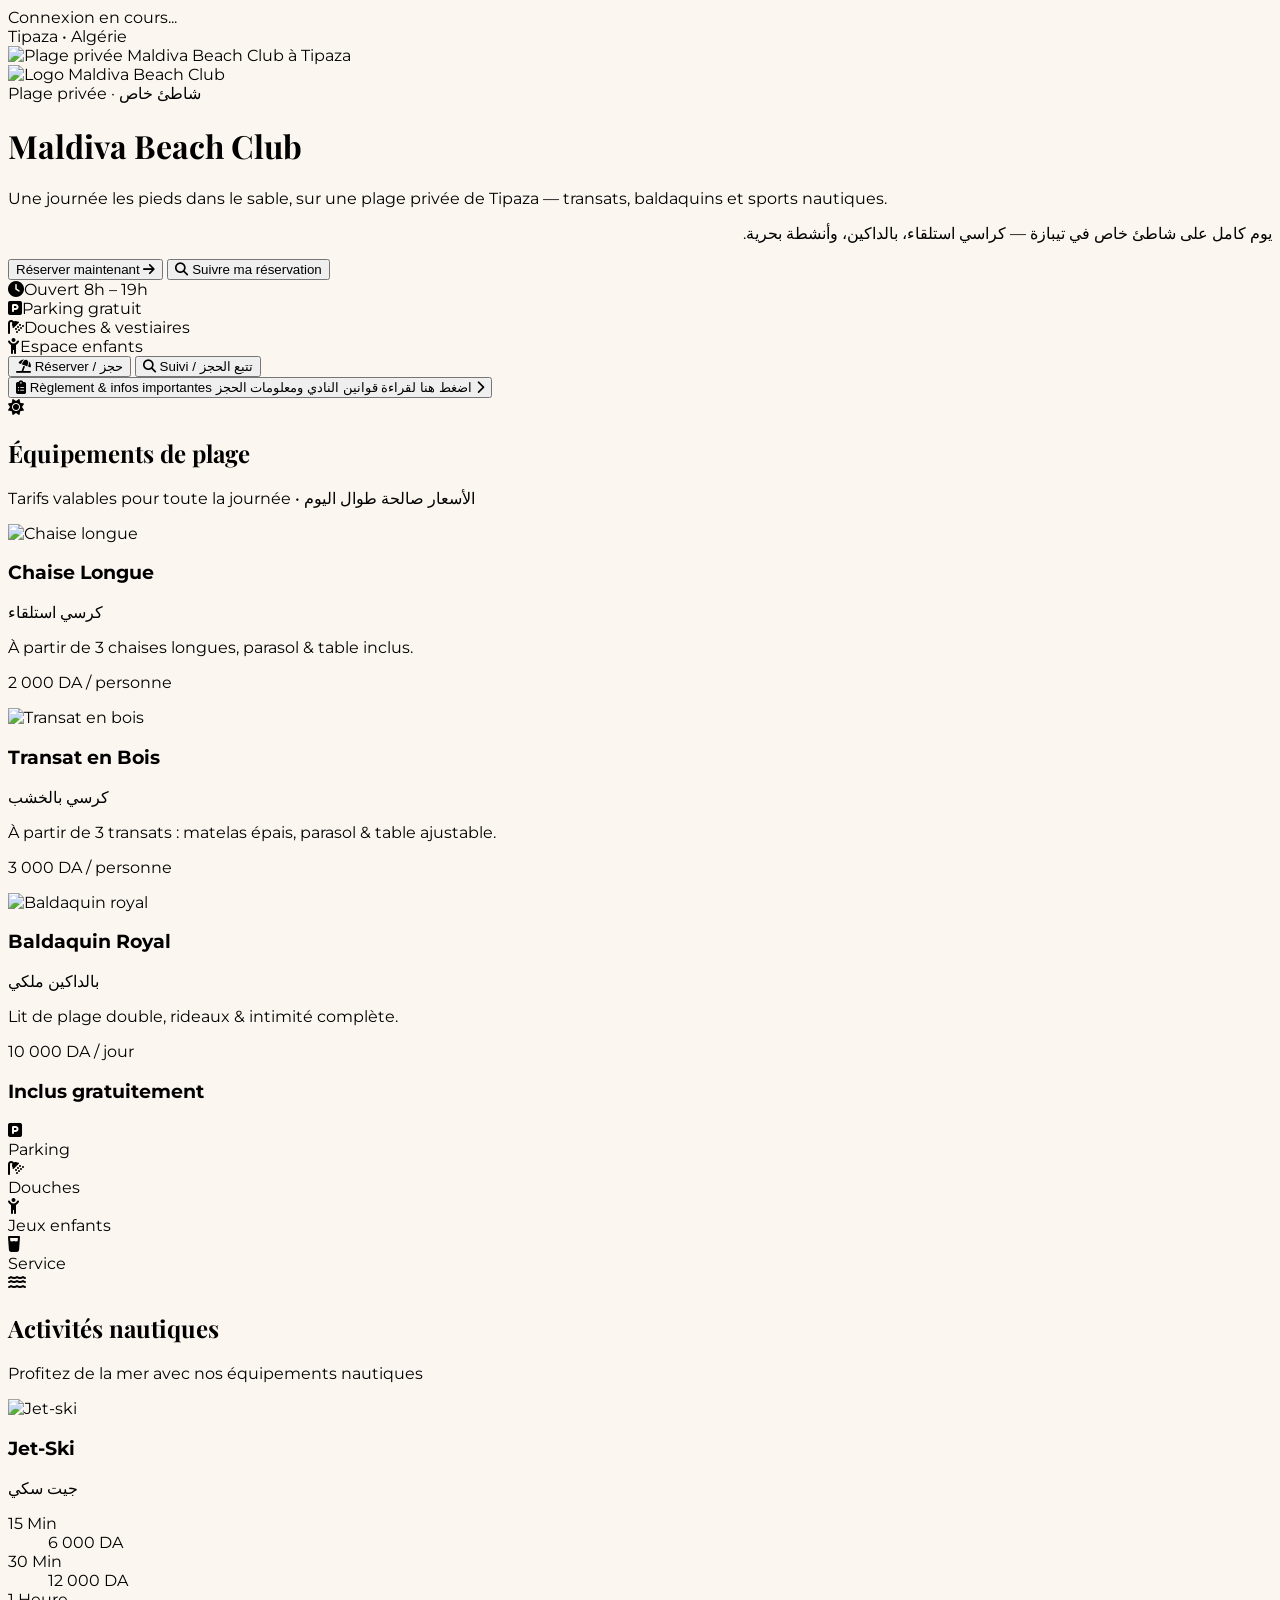
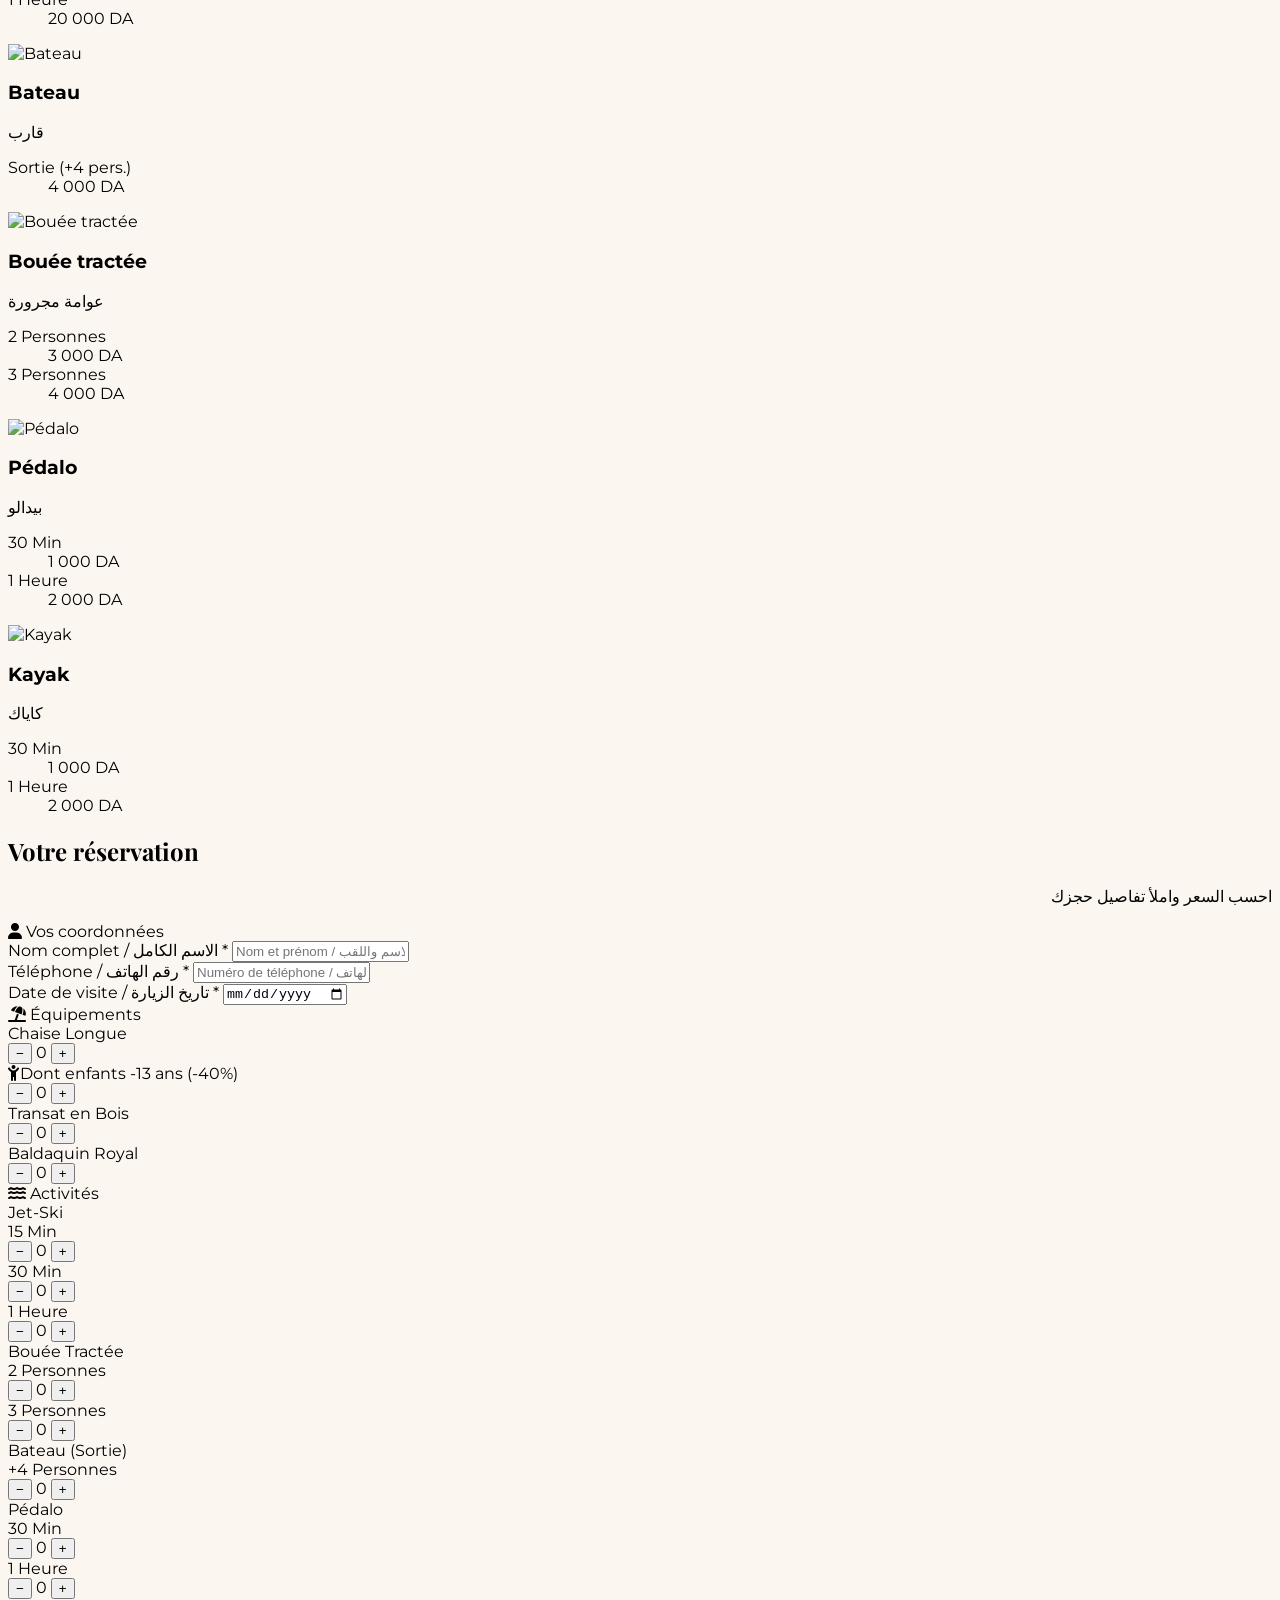
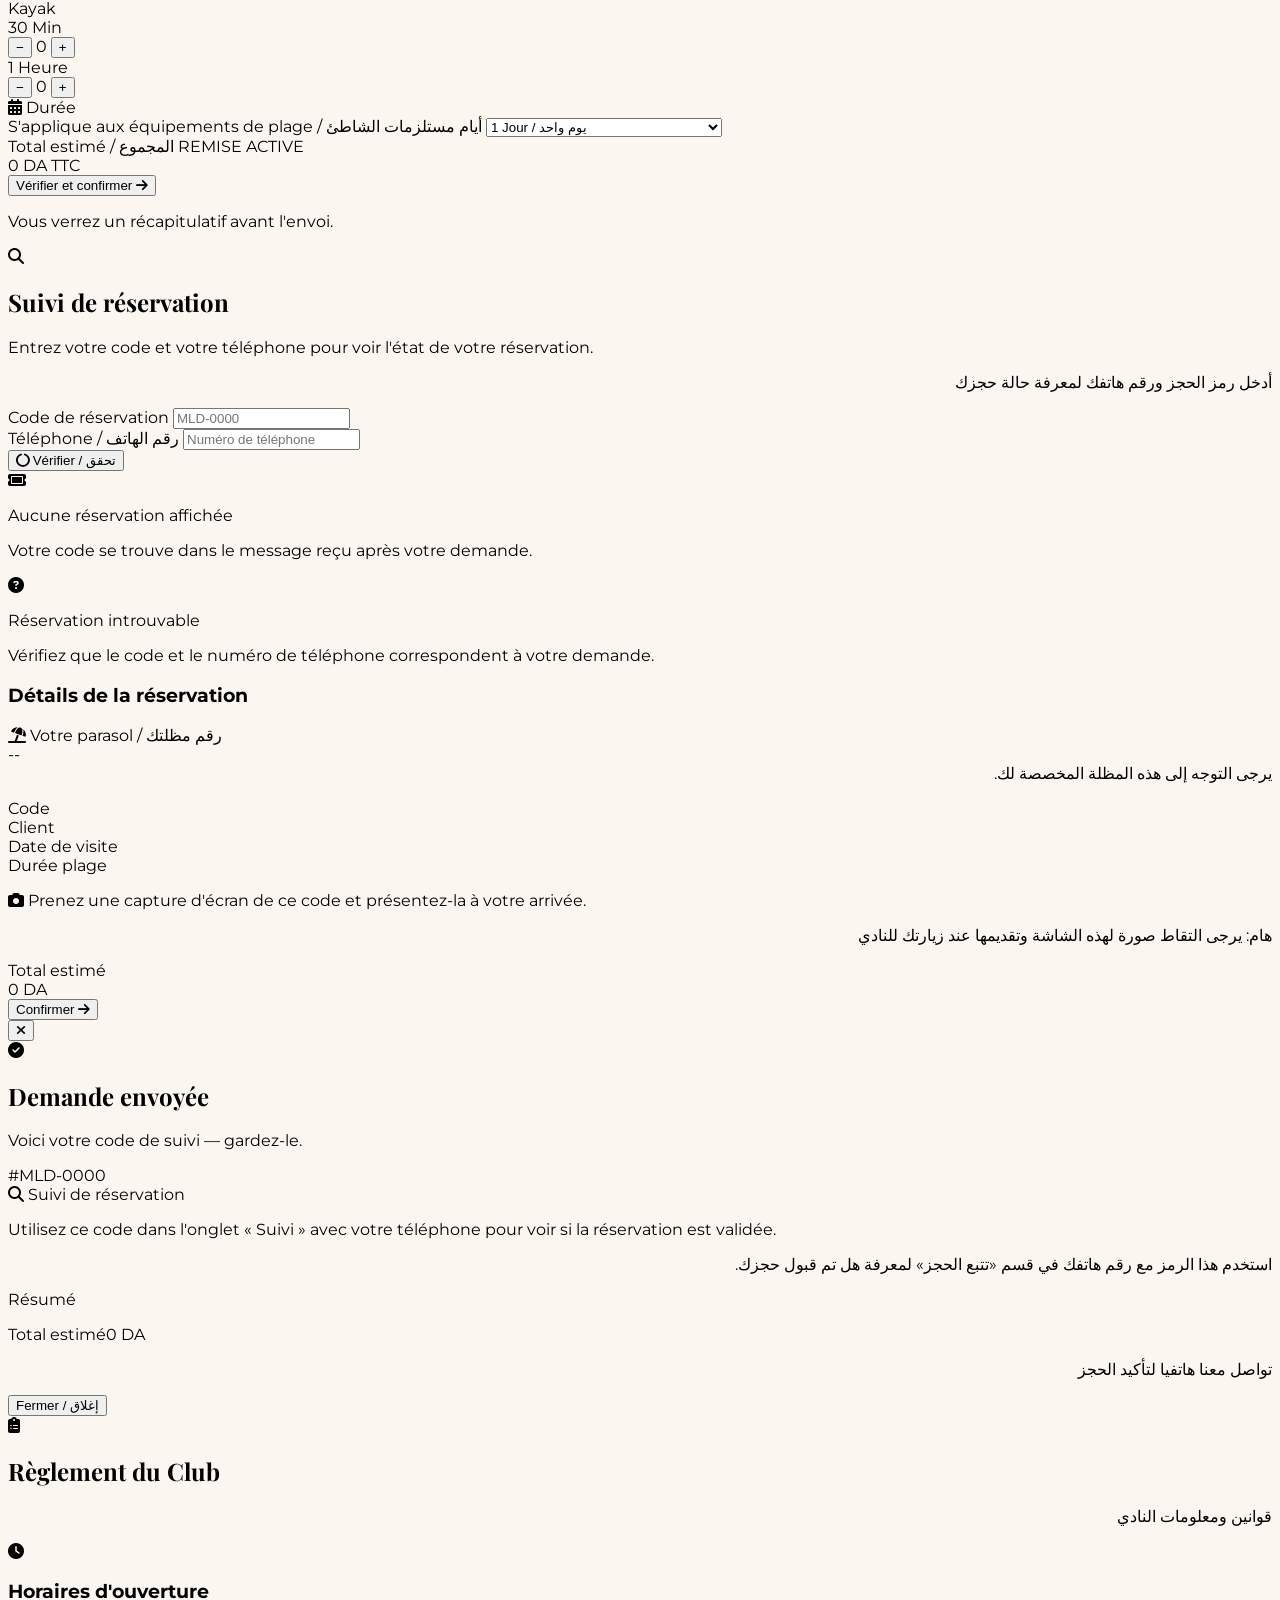
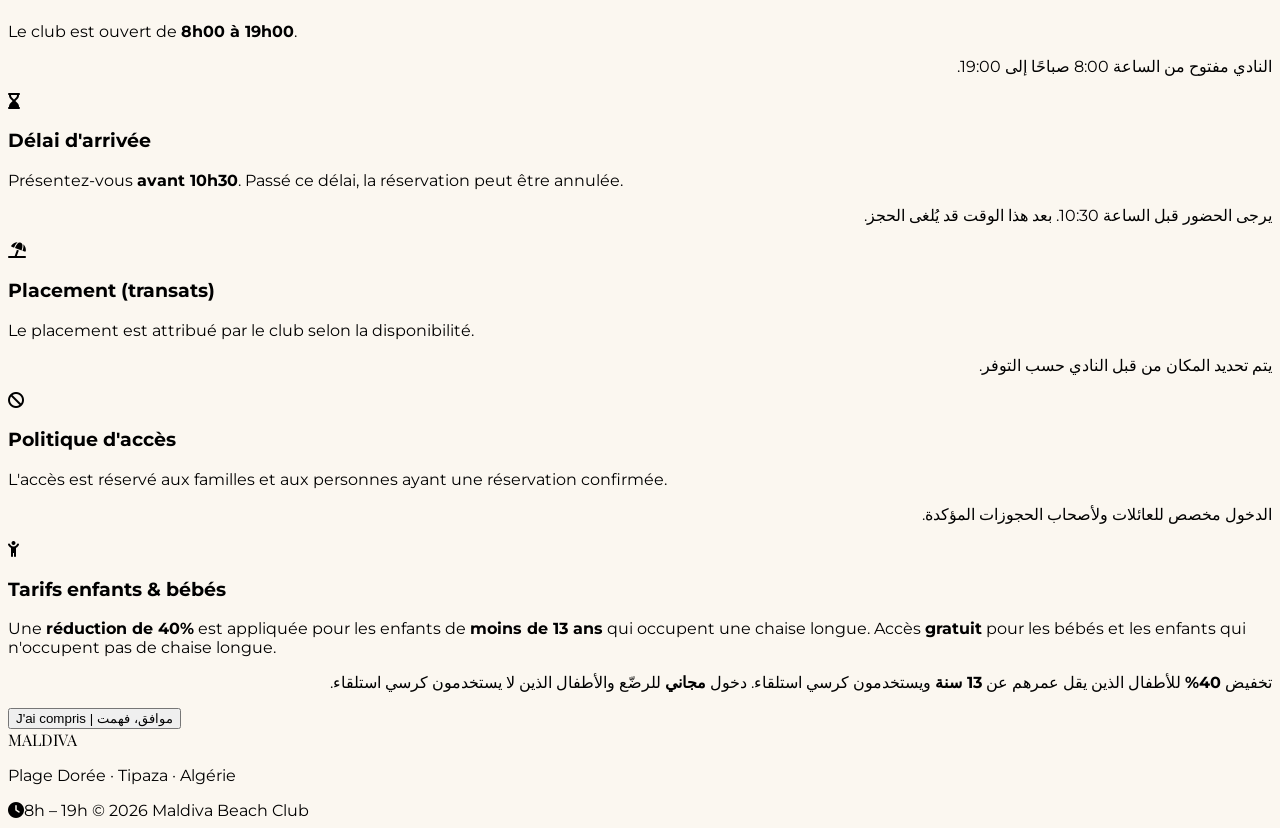
==== commit 7d7962bd: "Update index.html" ====
--- a/index.html
+++ b/index.html
@@ -3,11 +3,16 @@
 <head>
     <meta charset="UTF-8">
     <meta name="viewport" content="width=device-width, initial-scale=1.0">
-    <title>Maldiva Beach Club - Réservation</title>
+    <meta name="theme-color" content="#0b4c53">
+    <meta name="description" content="Maldiva Beach Club — plage privée à Tipaza. Réservez transats, baldaquins et activités nautiques en quelques secondes.">
+    <title>Maldiva Beach Club — Plage privée à Tipaza</title>
+
+    <link rel="preconnect" href="https://fonts.googleapis.com">
+    <link rel="preconnect" href="https://fonts.gstatic.com" crossorigin>
     <script src="https://cdn.tailwindcss.com"></script>
     <link href="https://fonts.googleapis.com/css2?family=Playfair+Display:ital,wght@0,400..900;1,400..900&family=Montserrat:wght@300;400;500;600;700&display=swap" rel="stylesheet">
     <link rel="stylesheet" href="https://cdnjs.cloudflare.com/ajax/libs/font-awesome/6.4.0/css/all.min.css">
-    
+
     <!-- ربط ملف التصميم -->
     <link rel="stylesheet" href="./css/style.css">
 
@@ -17,7 +22,13 @@
                 extend: {
                     colors: {
                         maldiva: {
-                            dark: '#0b4c53', teal: '#24a19c', orange: '#ff7e67', sand: '#fbf7f0', accent: '#f4eee1'
+                            ink: '#052e33',      // الأغمق — للنصوص الأساسية
+                            dark: '#0b4c53',     // لون الهوية الأساسي
+                            teal: '#24a19c',
+                            orange: '#ff7e67',   // لون الحركة (CTA)
+                            sand: '#fbf7f0',
+                            accent: '#f4eee1',
+                            line: '#e8ded0'      // خط رفيع دافئ بدل الرمادي البارد
                         }
                     },
                     fontFamily: {
@@ -29,256 +40,300 @@
         }
     </script>
 
-    <style>
-        /* ===== مكوّنات نموذج الحجز =====
-           أزرار العدّاد موحّدة الحجم (هدف لمس مريح على الهاتف)،
-           والصف يُبرَز تلقائياً عندما تكون الكمية أكبر من صفر (عبر .is-selected من reservation.js) */
-        .qty-btn {
-            width: 2rem; height: 2rem; flex-shrink: 0;
-            border-radius: .5rem; background: #fff; border: 1px solid #e5e7eb;
-            color: #0b4c53; font-weight: 700; font-size: .9rem; line-height: 1;
-            display: flex; align-items: center; justify-content: center;
-            transition: border-color .15s, color .15s, transform .1s;
-        }
-        .qty-btn.qty-btn-sm { width: 1.75rem; height: 1.75rem; font-size: .8rem; }
-        .qty-btn:hover { border-color: #24a19c; color: #24a19c; }
-        .qty-btn:active { transform: scale(.92); }
-        .qty-btn:focus-visible { outline: 2px solid #24a19c; outline-offset: 1px; }
-
-        [data-qty-row] { transition: background-color .2s, border-color .2s, box-shadow .2s; }
-        [data-qty-row].is-selected { background: #fff; box-shadow: 0 1px 3px rgba(11, 76, 83, .09); }
-        [data-qty-row][data-accent="teal"].is-selected { border-color: rgba(36, 161, 156, .45); }
-        [data-qty-row][data-accent="orange"].is-selected { border-color: rgba(255, 126, 103, .5); }
-        [data-qty-row][data-accent="purple"].is-selected { background: #faf5ff; border-color: rgba(147, 51, 234, .35); }
-
-        .qty-value { color: #cbd5e1; transition: color .2s; font-variant-numeric: tabular-nums; }
-        .qty-value.is-selected { color: #0b4c53; }
-        [data-qty-row][data-accent="purple"] .qty-value.is-selected { color: #7e22ce; }
-
-        .field-label { display: block; font-size: 10px; font-weight: 700; color: #6b7280; text-transform: uppercase; letter-spacing: .05em; margin-bottom: .3rem; }
-        .field-input { width: 100%; background: #fbf7f0; border: 1px solid #e5e7eb; border-radius: .75rem; padding: .625rem 1rem; font-size: .8125rem; transition: border-color .15s, box-shadow .15s; }
-        .field-input:focus { outline: none; border-color: #24a19c; box-shadow: 0 0 0 3px rgba(36, 161, 156, .15); }
-
-        @media (prefers-reduced-motion: reduce) {
-            .qty-btn, [data-qty-row], .qty-value, .field-input { transition: none; }
-            .qty-btn:active { transform: none; }
-        }
-    </style>
 </head>
-<body class="text-gray-800 antialiased min-h-screen flex flex-col justify-between pb-24 md:pb-8">
+<body class="text-maldiva-ink antialiased min-h-screen flex flex-col pb-24 lg:pb-0">
 
     <!-- الإشعارات -->
-    <div id="custom-toast" class="fixed bottom-28 left-1/2 -translate-x-1/2 z-50 bg-slate-900/95 backdrop-blur-md text-white px-5 py-3 rounded-2xl shadow-2xl flex items-center gap-3 transition-all duration-300 transform translate-y-20 opacity-0 pointer-events-none max-w-sm w-[90%]">
+    <div id="custom-toast" class="fixed bottom-28 lg:bottom-8 left-1/2 -translate-x-1/2 z-[70] bg-maldiva-ink/95 backdrop-blur-md text-white px-5 py-3.5 rounded-2xl shadow-2xl flex items-center gap-3 transition-all duration-300 transform translate-y-20 opacity-0 pointer-events-none max-w-sm w-[92%]">
         <span id="toast-icon"></span>
-        <span id="toast-message" class="text-xs font-semibold"></span>
+        <span id="toast-message" class="t-body font-semibold"></span>
     </div>
 
-    <!-- Header & Navigation -->
-    <div class="bg-maldiva-dark text-white text-[11px] py-2 px-4 flex justify-between items-center z-30 shadow-sm">
+    <!-- شريط الحالة العلوي -->
+    <div class="bg-maldiva-ink text-white t-small py-2 px-4 flex justify-between items-center z-30">
         <div class="flex items-center gap-2">
-            <span class="w-2.5 h-2.5 rounded-full bg-green-400 animate-pulse"></span>
-            <span id="connection-status">Connexion en cours...</span>
+            <span class="w-2 h-2 rounded-full bg-emerald-400"></span>
+            <span id="connection-status" class="opacity-80">Connexion en cours...</span>
         </div>
-        <div class="font-bold tracking-wider text-maldiva-orange">MALDIVA BEACH CLUB</div>
+        <div class="t-label text-maldiva-orange">Tipaza • Algérie</div>
     </div>
 
-    <header class="relative bg-gradient-to-b from-maldiva-accent to-maldiva-sand pt-6 pb-8 px-4 text-center">
-        <div class="max-w-6xl mx-auto flex flex-col items-center">
-            <!-- الشعار -->
-            <div class="w-48 h-48 md:w-52 md:h-52 mb-4 relative drop-shadow-xl hover:scale-105 transition-transform duration-500 flex items-center justify-center">
-                <div id="custom-logo-wrapper" class="w-full h-full rounded-full border-4 border-white bg-white shadow-inner overflow-hidden">
-                    <img id="custom-logo-img" src="https://i.postimg.cc/dh3KTX2L/IMG-7963.png" class="w-full h-full object-cover" alt="Maldiva Beach Club Logo">
-                </div>
-            </div>
-            
-            <h1 class="serif-title text-4xl md:text-5xl font-extrabold text-maldiva-dark mb-1">Maldiva Beach Club</h1>
-            <p class="text-[11px] uppercase tracking-widest text-maldiva-teal font-bold mb-3">Équipements & Activités Nautiques • حجز المستلزمات والأنشطة البحرية</p>
-            <div class="w-16 h-1 bg-gradient-to-r from-maldiva-teal to-maldiva-orange rounded-full"></div>
+    <!-- ═══════════════════════════════════════════════
+         HERO
+         👇 لتغيير صورة الخلفية: بدّل الرابط في src أدناه فقط.
+            مقاس مقترح: 1600×1000 أو أكبر، أفقية.
+         ═══════════════════════════════════════════════ -->
+    <header class="hero">
+        <img id="hero-image" class="hero-img"
+             src="https://i.postimg.cc/3kxzmscR/IMG-8144.jpg"
+             alt="Plage privée Maldiva Beach Club à Tipaza">
+        <div class="hero-scrim"></div>
+
+        <div class="hero-body px-5 pb-8 pt-24">
+            <div class="max-w-5xl mx-auto text-white">
+
+                <div class="flex items-center gap-3 mb-6">
+                    <div id="custom-logo-wrapper" class="w-14 h-14 rounded-full border-2 border-white/70 overflow-hidden bg-white/95 shadow-lg flex-shrink-0">
+                        <img id="custom-logo-img" src="https://i.postimg.cc/dh3KTX2L/IMG-7963.png" class="w-full h-full object-cover" alt="Logo Maldiva Beach Club">
+                    </div>
+                    <span class="t-label text-white/85">Plage privée · شاطئ خاص</span>
+                </div>
+
+                <h1 class="serif-title t-hero font-bold mb-4 max-w-2xl">Maldiva Beach&nbsp;Club</h1>
+
+                <p class="t-card text-white/90 max-w-lg mb-2 font-light">
+                    Une journée les pieds dans le sable, sur une plage privée de Tipaza — transats, baldaquins et sports nautiques.
+                </p>
+                <p class="t-body text-white/70 max-w-lg mb-7 font-arabic" dir="rtl">
+                    يوم كامل على شاطئ خاص في تيبازة — كراسي استلقاء، بالداكين، وأنشطة بحرية.
+                </p>
+
+                <div class="flex flex-col sm:flex-row gap-3 max-w-md">
+                    <button type="button" onclick="window.goToBooking()" class="btn btn-primary flex-1">
+                        <span>Réserver maintenant</span>
+                        <i class="fa-solid fa-arrow-right text-[10px]"></i>
+                    </button>
+                    <button type="button" onclick="window.goToTracking()" class="btn btn-ghost flex-1">
+                        <i class="fa-solid fa-magnifying-glass text-[11px]"></i>
+                        <span>Suivre ma réservation</span>
+                    </button>
+                </div>
+
+                <!-- معلومات سريعة -->
+                <div class="grid grid-cols-2 lg:grid-cols-4 gap-x-5 gap-y-3 mt-8 pt-6 border-t border-white/15 t-small text-white/85">
+                    <div class="fact"><i class="fa-solid fa-clock"></i><span>Ouvert 8h – 19h</span></div>
+                    <div class="fact"><i class="fa-solid fa-square-parking"></i><span>Parking gratuit</span></div>
+                    <div class="fact"><i class="fa-solid fa-shower"></i><span>Douches &amp; vestiaires</span></div>
+                    <div class="fact"><i class="fa-solid fa-child-reaching"></i><span>Espace enfants</span></div>
+                </div>
+            </div>
         </div>
     </header>
 
-    <div class="bg-white border-y border-gray-100 sticky top-0 z-30 shadow-sm">
-        <div class="max-w-2xl mx-auto flex justify-around">
+    <!-- التبويبات -->
+    <div id="tabs-bar" class="bg-white border-b border-maldiva-line sticky top-0 z-30 shadow-sm">
+        <div class="max-w-6xl mx-auto flex">
             <button onclick="window.switchTab('booking-form')" id="btn-tab-booking" class="flex-1 py-3.5 flex flex-col items-center gap-1.5 border-b-2 transition-all duration-200 group focus-visible:outline-none focus-visible:ring-2 focus-visible:ring-inset focus-visible:ring-maldiva-dark/30 border-maldiva-teal bg-maldiva-teal/5">
                 <span class="tab-chip w-9 h-9 rounded-xl flex items-center justify-center text-sm transition-all duration-200 bg-maldiva-teal text-white shadow-md shadow-maldiva-teal/25"><i class="fa-solid fa-umbrella-beach"></i></span>
-                <span class="tab-label text-[10px] font-bold uppercase tracking-wider transition-colors duration-200 text-maldiva-teal">Réserver / حجز</span>
+                <span class="tab-label t-label transition-colors duration-200 text-maldiva-teal">Réserver / حجز</span>
             </button>
             <button onclick="window.switchTab('tracking-section')" id="btn-tab-tracking" class="flex-1 py-3.5 flex flex-col items-center gap-1.5 border-b-2 transition-all duration-200 group focus-visible:outline-none focus-visible:ring-2 focus-visible:ring-inset focus-visible:ring-maldiva-dark/30 border-transparent hover:bg-maldiva-orange/5">
                 <span class="tab-chip w-9 h-9 rounded-xl flex items-center justify-center text-sm transition-all duration-200 bg-maldiva-orange/10 text-maldiva-orange"><i class="fa-solid fa-magnifying-glass"></i></span>
-                <span class="tab-label text-[10px] font-bold uppercase tracking-wider transition-colors duration-200 text-gray-400 group-hover:text-maldiva-orange">Suivi / تتبع الحجز</span>
+                <span class="tab-label t-label transition-colors duration-200 text-gray-400 group-hover:text-maldiva-orange">Suivi / تتبع الحجز</span>
             </button>
         </div>
     </div>
 
-    <main class="max-w-7xl mx-auto px-4 py-8 flex-grow w-full">
-        
-        <!-- Booking Tab -->
+    <main class="flex-grow max-w-6xl mx-auto w-full px-4 py-8">
+
+        <!-- ══════════════ Booking Tab ══════════════ -->
         <div id="tab-booking-form" class="space-y-8 block">
-            
-            <!-- الزر الجديد التفاعلي لفتح القواعد (بدل المربع الأصفر القديم) -->
-            <div onclick="window.openRulesModal()" class="cursor-pointer bg-gradient-to-r from-maldiva-dark to-teal-900 p-4 rounded-2xl shadow-md max-w-4xl mx-auto flex items-center justify-between text-white hover:shadow-lg transition-all transform hover:-translate-y-0.5 border border-teal-800 group">
-                <div class="flex items-center gap-4">
-                    <div class="w-12 h-12 bg-white/10 rounded-full flex items-center justify-center group-hover:scale-110 transition-transform">
-                        <i class="fa-solid fa-clipboard-list text-2xl text-maldiva-orange"></i>
-                    </div>
-                    <div>
-                        <h4 class="font-bold text-sm tracking-wide">Règlement et Infos Importantes</h4>
-                        <p class="text-[11px] opacity-80 font-arabic mt-0.5" dir="rtl">اضغط هنا لقراءة قوانين النادي ومعلومات الحجز</p>
-                    </div>
-                </div>
-                <div class="w-8 h-8 rounded-full bg-white/10 flex items-center justify-center animate-pulse">
-                    <i class="fa-solid fa-chevron-right text-xs"></i>
-                </div>
-            </div>
+
+            <!-- زر القواعد -->
+            <button type="button" onclick="window.openRulesModal()" class="reveal w-full text-left bg-gradient-to-r from-maldiva-dark to-maldiva-ink p-4 rounded-2xl shadow-md flex items-center justify-between text-white hover:shadow-xl hover:-translate-y-0.5 transition-all group focus-visible:outline-none focus-visible:ring-2 focus-visible:ring-maldiva-orange focus-visible:ring-offset-2">
+                <span class="flex items-center gap-4">
+                    <span class="w-11 h-11 bg-white/10 rounded-xl flex items-center justify-center group-hover:scale-105 transition-transform flex-shrink-0">
+                        <i class="fa-solid fa-clipboard-list text-xl text-maldiva-orange"></i>
+                    </span>
+                    <span class="block">
+                        <span class="block font-bold t-card">Règlement &amp; infos importantes</span>
+                        <span class="block t-small opacity-75 font-arabic mt-0.5" dir="rtl">اضغط هنا لقراءة قوانين النادي ومعلومات الحجز</span>
+                    </span>
+                </span>
+                <i class="fa-solid fa-chevron-right t-small opacity-60 group-hover:translate-x-1 transition-transform"></i>
+            </button>
 
             <div class="grid grid-cols-1 lg:grid-cols-12 gap-8">
-                
-                <div class="lg:col-span-7 xl:col-span-8 space-y-8">
-                    <div class="space-y-4">
-                        <div class="border-b border-gray-200 pb-3">
-                            <h3 class="serif-title text-2xl font-bold text-maldiva-dark"><i class="fa-solid fa-sun text-maldiva-orange mr-2"></i>Équipements de Plage</h3>
-                            <p class="text-xs text-gray-500 mt-1">Tarifs journaliers valables pour toute la journée • الأسعار صالحة طوال اليوم</p>
-                        </div>
+
+                <!-- ── الكتالوج ── -->
+                <div class="lg:col-span-7 xl:col-span-8 space-y-10">
+
+                    <!-- معدات الشاطئ -->
+                    <section class="space-y-4 reveal">
+                        <div class="sec-head">
+                            <span class="ico bg-maldiva-orange/10 text-maldiva-orange"><i class="fa-solid fa-sun"></i></span>
+                            <h2 class="serif-title t-section font-bold text-maldiva-dark whitespace-nowrap">Équipements de plage</h2>
+                            <span class="rule"></span>
+                        </div>
+                        <p class="t-body text-gray-500 -mt-1">Tarifs valables pour toute la journée • الأسعار صالحة طوال اليوم</p>
+
                         <div class="grid grid-cols-1 md:grid-cols-2 gap-4">
-                            <div class="bg-white rounded-2xl p-5 shadow-sm border border-gray-100 flex items-center gap-4 hover:shadow-md transition-all">
-                                <div class="w-20 h-20 rounded-xl overflow-hidden bg-orange-100 flex-shrink-0"><img id="img-item-chaise" src="https://i.postimg.cc/3kxzmscR/IMG-8144.jpg?w=500&q=80" class="w-full h-full object-cover" alt="[Chaise]"></div>
-                                <div class="flex-grow">
-                                    <div class="flex justify-between items-baseline">
-                                        <h4 class="font-bold text-gray-800 text-sm">Chaise Longue</h4>
-                                        <span class="text-xs text-gray-400 font-arabic" dir="rtl">كرسي استلقاء</span>
-                                    </div>
-                                    <p class="text-[10px] text-gray-500 mt-0.5">À partir de 3 chaises longues, parasol & table inclus.</p>
-                                    <span class="text-sm font-extrabold text-maldiva-teal block mt-1">2,000 DA <span class="text-[10px] font-normal text-gray-400">/ personne</span></span>
-                                </div>
+                            <article class="card card-hover p-4 flex items-center gap-4">
+                                <div class="w-20 h-20 rounded-xl overflow-hidden bg-maldiva-accent flex-shrink-0">
+                                    <img id="img-item-chaise" src="https://i.postimg.cc/3kxzmscR/IMG-8144.jpg?w=500&q=80" loading="lazy" class="w-full h-full object-cover" alt="Chaise longue">
+                                </div>
+                                <div class="flex-grow min-w-0">
+                                    <div class="flex justify-between items-baseline gap-2">
+                                        <h3 class="font-bold text-maldiva-ink t-card">Chaise Longue</h3>
+                                        <span class="t-small text-gray-400 font-arabic whitespace-nowrap" dir="rtl">كرسي استلقاء</span>
+                                    </div>
+                                    <p class="t-small text-gray-500 mt-1">À partir de 3 chaises longues, parasol &amp; table inclus.</p>
+                                    <p class="mt-1.5"><span class="t-card font-extrabold text-maldiva-teal">2 000 DA</span> <span class="t-small text-gray-400">/ personne</span></p>
+                                </div>
+                            </article>
+
+                            <article class="card card-hover p-4 flex items-center gap-4">
+                                <div class="w-20 h-20 rounded-xl overflow-hidden bg-maldiva-accent flex-shrink-0">
+                                    <img id="img-item-transat" src="https://i.postimg.cc/zyG4KscT/IMG-8145.jpg?w=500&q=80" loading="lazy" class="w-full h-full object-cover" alt="Transat en bois">
+                                </div>
+                                <div class="flex-grow min-w-0">
+                                    <div class="flex justify-between items-baseline gap-2">
+                                        <h3 class="font-bold text-maldiva-ink t-card">Transat en Bois</h3>
+                                        <span class="t-small text-gray-400 font-arabic whitespace-nowrap" dir="rtl">كرسي بالخشب</span>
+                                    </div>
+                                    <p class="t-small text-gray-500 mt-1">À partir de 3 transats : matelas épais, parasol &amp; table ajustable.</p>
+                                    <p class="mt-1.5"><span class="t-card font-extrabold text-maldiva-teal">3 000 DA</span> <span class="t-small text-gray-400">/ personne</span></p>
+                                </div>
+                            </article>
+
+                            <article class="card card-hover p-4 flex items-center gap-4 md:col-span-2 border-maldiva-orange/25">
+                                <div class="w-24 h-24 rounded-xl overflow-hidden bg-maldiva-accent flex-shrink-0">
+                                    <img id="img-item-baldaquin" src="https://i.postimg.cc/xX1BMw4H/IMG-8148.jpg?w=500&q=80" loading="lazy" class="w-full h-full object-cover" alt="Baldaquin royal">
+                                </div>
+                                <div class="flex-grow min-w-0">
+                                    <div class="flex justify-between items-baseline gap-2">
+                                        <h3 class="font-bold text-maldiva-ink t-card">Baldaquin Royal</h3>
+                                        <span class="t-small text-gray-400 font-arabic whitespace-nowrap" dir="rtl">بالداكين ملكي</span>
+                                    </div>
+                                    <p class="t-body text-gray-500 mt-1">Lit de plage double, rideaux &amp; intimité complète.</p>
+                                    <p class="mt-1.5"><span class="t-card font-extrabold text-maldiva-orange">10 000 DA</span> <span class="t-small text-gray-400">/ jour</span></p>
+                                </div>
+                            </article>
+                        </div>
+
+                        <div class="card p-5">
+                            <h3 class="t-label text-maldiva-dark mb-4">Inclus gratuitement</h3>
+                            <div class="grid grid-cols-2 sm:grid-cols-4 gap-4 text-center">
+                                <div class="space-y-1.5"><i class="fa-solid fa-square-parking text-lg text-maldiva-teal"></i><div class="t-small font-bold text-gray-700">Parking</div></div>
+                                <div class="space-y-1.5"><i class="fa-solid fa-shower text-lg text-maldiva-teal"></i><div class="t-small font-bold text-gray-700">Douches</div></div>
+                                <div class="space-y-1.5"><i class="fa-solid fa-child-reaching text-lg text-maldiva-teal"></i><div class="t-small font-bold text-gray-700">Jeux enfants</div></div>
+                                <div class="space-y-1.5"><i class="fa-solid fa-glass-water text-lg text-maldiva-teal"></i><div class="t-small font-bold text-gray-700">Service</div></div>
                             </div>
-
-                            <div class="bg-white rounded-2xl p-5 shadow-sm border border-gray-100 flex items-center gap-4 hover:shadow-md transition-all">
-                                <div class="w-20 h-20 rounded-xl overflow-hidden bg-teal-100 flex-shrink-0"><img id="img-item-transat" src="https://i.postimg.cc/zyG4KscT/IMG-8145.jpg?w=500&q=80" class="w-full h-full object-cover" alt="[Transat]"></div>
-                                <div class="flex-grow">
-                                    <div class="flex justify-between items-baseline">
-                                        <h4 class="font-bold text-gray-800 text-sm">Transat en Bois</h4>
-                                        <span class="text-xs text-gray-400 font-arabic" dir="rtl">كرسي الاسترخاء بالخشب</span>
-                                    </div>
-                                    <p class="text-[10px] text-gray-500 mt-0.5">À partir de 3 transats Matelas épais, parasol & table ajustable.</p>
-                                    <span class="text-sm font-extrabold text-maldiva-teal block mt-1">3,000 DA <span class="text-[10px] font-normal text-gray-400">/ personne</span></span>
-                                </div>
-                            </div>
-                            <div class="bg-white rounded-2xl p-5 shadow-sm border border-gray-100 flex items-center gap-4 hover:shadow-md transition-all md:col-span-2 relative">
-                                <div class="w-24 h-24 rounded-xl overflow-hidden bg-orange-100 flex-shrink-0"><img id="img-item-baldaquin" src="https://i.postimg.cc/xX1BMw4H/IMG-8148.jpg?w=500&q=80" class="w-full h-full object-cover" alt="[Baldaquin]"></div>
-                                <div class="flex-grow">
-                                    <div class="flex justify-between items-baseline">
-                                        <h4 class="font-bold text-gray-800 text-sm">Baldaquin Royal</h4>
-                                        <span class="text-xs text-gray-400 font-arabic" dir="rtl">بالداكين ملكي</span>
-                                    </div>
-                                    <p class="text-xs text-gray-500 mt-1">Lit de plage double, rideaux & intimité complète.</p>
-                                    <span class="text-sm font-extrabold text-maldiva-orange block mt-1.5">10,000 DA <span class="text-[10px] font-normal text-gray-400">/ jour</span></span>
-                                </div>
-                            </div>
-                        </div>
-
-                        <div class="bg-white rounded-2xl p-6 border border-gray-100 mt-4">
-                            <h4 class="font-bold text-sm text-maldiva-dark mb-4 border-b pb-2">Inclus Gratuitement avec vos Réservations</h4>
-                            <div class="grid grid-cols-2 sm:grid-cols-4 gap-4 text-center">
-                                <div class="space-y-1"><i class="fa-solid fa-square-parking text-lg text-maldiva-teal"></i><div class="text-xs font-bold text-gray-700">Parking</div></div>
-                                <div class="space-y-1"><i class="fa-solid fa-shower text-lg text-maldiva-teal"></i><div class="text-xs font-bold text-gray-700">Douches</div></div>
-                                <div class="space-y-1"><i class="fa-solid fa-child-reaching text-lg text-maldiva-teal"></i><div class="text-xs font-bold text-gray-700">Jeux Enfants</div></div>
-                                <div class="space-y-1"><i class="fa-solid fa-glass-water text-lg text-maldiva-teal"></i><div class="text-xs font-bold text-gray-700">Service</div></div>
-                            </div>
-                        </div>
-                    </div>
-
-                    <div class="space-y-4 pt-4 border-t border-gray-200">
-                        <div class="border-b border-gray-200 pb-3">
-                            <h3 class="serif-title text-2xl font-bold text-maldiva-dark"><i class="fa-solid fa-water text-maldiva-teal mr-2"></i>Activités Nautiques</h3>
-                            <p class="text-xs text-gray-500 mt-1">Profitez de la mer avec nos équipements nautiques</p>
-                        </div>
+                        </div>
+                    </section>
+
+                    <!-- الأنشطة البحرية -->
+                    <section class="space-y-4 reveal">
+                        <div class="sec-head">
+                            <span class="ico bg-maldiva-teal/10 text-maldiva-teal"><i class="fa-solid fa-water"></i></span>
+                            <h2 class="serif-title t-section font-bold text-maldiva-dark whitespace-nowrap">Activités nautiques</h2>
+                            <span class="rule"></span>
+                        </div>
+                        <p class="t-body text-gray-500 -mt-1">Profitez de la mer avec nos équipements nautiques</p>
+
                         <div class="grid grid-cols-1 md:grid-cols-2 gap-4">
                             <!-- JET SKI -->
-                            <div class="bg-white rounded-2xl p-4 shadow-sm border border-gray-100 flex gap-4 hover:shadow-md transition-all">
-                                <div class="w-20 h-20 rounded-xl overflow-hidden bg-blue-50 flex-shrink-0"><img id="img-item-jetski" src="https://i.postimg.cc/ykVK7WWh/IMG-8522.jpg?w=500&q=80" class="w-full h-full object-cover" alt="[Jet-ski]"></div>
-                                <div class="flex-grow space-y-1.5">
-                                    <div class="flex justify-between items-baseline mb-1">
-                                        <h4 class="font-bold text-gray-800 text-sm">Jet-Ski</h4>
-                                        <span class="text-[10px] text-gray-500 font-semibold bg-gray-100 px-2 py-0.5 rounded">2 personnes</span>
-                                    </div>
-                                    <div class="flex justify-between items-center text-xs"><span class="text-gray-500">15 Min :</span><span class="font-bold text-maldiva-dark">6,000 DA</span></div>
-                                    <div class="flex justify-between items-center text-xs"><span class="text-gray-500">30 Min :</span><span class="font-bold text-maldiva-dark">12,000 DA</span></div>
-                                    <div class="flex justify-between items-center text-xs"><span class="text-gray-500">1 Heure :</span><span class="font-bold text-maldiva-dark">20,000 DA</span></div>
-                                </div>
-                            </div>
-                            
+                            <article class="card card-hover p-4 flex gap-4">
+                                <div class="w-20 h-20 rounded-xl overflow-hidden bg-maldiva-accent flex-shrink-0">
+                                    <img id="img-item-jetski" src="https://i.postimg.cc/ykVK7WWh/IMG-8522.jpg?w=500&q=80" loading="lazy" class="w-full h-full object-cover" alt="Jet-ski">
+                                </div>
+                                <div class="flex-grow min-w-0">
+                                    <div class="flex justify-between items-baseline gap-2 mb-2">
+                                        <h3 class="font-bold text-maldiva-ink t-card">Jet-Ski</h3>
+                                        <span class="t-small text-gray-400 font-arabic whitespace-nowrap" dir="rtl">جيت سكي</span>
+                                    </div>
+                                    <dl class="space-y-1 t-small">
+                                        <div class="flex justify-between"><dt class="text-gray-500">15 Min</dt><dd class="font-bold text-maldiva-ink">6 000 DA</dd></div>
+                                        <div class="flex justify-between"><dt class="text-gray-500">30 Min</dt><dd class="font-bold text-maldiva-ink">12 000 DA</dd></div>
+                                        <div class="flex justify-between"><dt class="text-gray-500">1 Heure</dt><dd class="font-bold text-maldiva-ink">20 000 DA</dd></div>
+                                    </dl>
+                                </div>
+                            </article>
+
                             <!-- BATEAU -->
-                            <div class="bg-white rounded-2xl p-4 shadow-sm border border-gray-100 flex gap-4 hover:shadow-md transition-all">
-                                <div class="w-20 h-20 rounded-xl overflow-hidden bg-blue-50 flex-shrink-0"><img id="img-item-bateau" src="https://i.postimg.cc/grMpkmRj/IMG-8525.jpg?w=500&q=80" class="w-full h-full object-cover" alt="[Bateau]"></div>
-                                <div class="flex-grow space-y-2">
-                                    <div class="flex justify-between items-baseline mb-1">
-                                        <h4 class="font-bold text-gray-800 text-sm">Bateau</h4>
-                                        <span class="text-[10px] text-gray-500 font-semibold bg-gray-100 px-2 py-0.5 rounded">+4 personnes</span>
-                                    </div>
-                                    <p class="text-xs text-gray-500">Sortie en mer</p>
-                                    <div class="flex justify-between items-center text-xs pt-1"><span class="text-gray-500">À partir de :</span><span class="font-bold text-maldiva-orange">4,000 DA</span></div>
-                                </div>
-                            </div>
+                            <article class="card card-hover p-4 flex gap-4">
+                                <div class="w-20 h-20 rounded-xl overflow-hidden bg-maldiva-accent flex-shrink-0">
+                                    <img id="img-item-bateau" src="https://i.postimg.cc/grMpkmRj/IMG-8525.jpg?w=500&q=80" loading="lazy" class="w-full h-full object-cover" alt="Bateau">
+                                </div>
+                                <div class="flex-grow min-w-0">
+                                    <div class="flex justify-between items-baseline gap-2 mb-2">
+                                        <h3 class="font-bold text-maldiva-ink t-card">Bateau</h3>
+                                        <span class="t-small text-gray-400 font-arabic whitespace-nowrap" dir="rtl">قارب</span>
+                                    </div>
+                                    <dl class="space-y-1 t-small">
+                                        <div class="flex justify-between"><dt class="text-gray-500">Sortie (+4 pers.)</dt><dd class="font-bold text-maldiva-ink">4 000 DA</dd></div>
+                                    </dl>
+                                </div>
+                            </article>
 
                             <!-- BOUEE TRACTEE -->
-                            <div class="bg-white rounded-2xl p-4 shadow-sm border border-gray-100 flex gap-4 hover:shadow-md transition-all">
-                                <div class="w-20 h-20 rounded-xl overflow-hidden bg-blue-50 flex-shrink-0"><img id="img-item-bouee" src="https://i.postimg.cc/TpRxThh9/IMG-8523.jpg?w=500&q=80" class="w-full h-full object-cover" alt="[Bouée]"></div>
-                                <div class="flex-grow space-y-2">
-                                    <h4 class="font-bold text-gray-800 text-sm">Bouée tractée</h4>
-                                    <div class="flex justify-between items-center text-xs"><span class="text-gray-500">2 personnes :</span><span class="font-bold text-maldiva-dark">3,000 DA</span></div>
-                                    <div class="flex justify-between items-center text-xs"><span class="text-gray-500">3 personnes :</span><span class="font-bold text-maldiva-dark">4,000 DA</span></div>
-                                </div>
-                            </div>
+                            <article class="card card-hover p-4 flex gap-4">
+                                <div class="w-20 h-20 rounded-xl overflow-hidden bg-maldiva-accent flex-shrink-0">
+                                    <img id="img-item-bouee" src="https://i.postimg.cc/TpRxThh9/IMG-8523.jpg?w=500&q=80" loading="lazy" class="w-full h-full object-cover" alt="Bouée tractée">
+                                </div>
+                                <div class="flex-grow min-w-0">
+                                    <div class="flex justify-between items-baseline gap-2 mb-2">
+                                        <h3 class="font-bold text-maldiva-ink t-card">Bouée tractée</h3>
+                                        <span class="t-small text-gray-400 font-arabic whitespace-nowrap" dir="rtl">عوامة مجرورة</span>
+                                    </div>
+                                    <dl class="space-y-1 t-small">
+                                        <div class="flex justify-between"><dt class="text-gray-500">2 Personnes</dt><dd class="font-bold text-maldiva-ink">3 000 DA</dd></div>
+                                        <div class="flex justify-between"><dt class="text-gray-500">3 Personnes</dt><dd class="font-bold text-maldiva-ink">4 000 DA</dd></div>
+                                    </dl>
+                                </div>
+                            </article>
 
                             <!-- PEDALO -->
-                            <div class="bg-white rounded-2xl p-4 shadow-sm border border-gray-100 flex gap-4 hover:shadow-md transition-all">
-                                <div class="w-20 h-20 rounded-xl overflow-hidden bg-blue-50 flex-shrink-0"><img id="img-item-pedalo" src="https://i.postimg.cc/GHcRb99K/IMG-8524.jpg?w=500&q=80" class="w-full h-full object-cover" alt="[Pédalo]"></div>
-                                <div class="flex-grow space-y-2">
-                                    <h4 class="font-bold text-gray-800 text-sm">Pédalo</h4>
-                                    <div class="flex justify-between items-center text-xs"><span class="text-gray-500">30 Min :</span><span class="font-bold text-maldiva-dark">1,000 DA</span></div>
-                                    <div class="flex justify-between items-center text-xs"><span class="text-gray-500">1 Heure :</span><span class="font-bold text-maldiva-dark">2,000 DA</span></div>
-                                </div>
-                            </div>
+                            <article class="card card-hover p-4 flex gap-4">
+                                <div class="w-20 h-20 rounded-xl overflow-hidden bg-maldiva-accent flex-shrink-0">
+                                    <img id="img-item-pedalo" src="https://i.postimg.cc/GHcRb99K/IMG-8524.jpg?w=500&q=80" loading="lazy" class="w-full h-full object-cover" alt="Pédalo">
+                                </div>
+                                <div class="flex-grow min-w-0">
+                                    <div class="flex justify-between items-baseline gap-2 mb-2">
+                                        <h3 class="font-bold text-maldiva-ink t-card">Pédalo</h3>
+                                        <span class="t-small text-gray-400 font-arabic whitespace-nowrap" dir="rtl">بيدالو</span>
+                                    </div>
+                                    <dl class="space-y-1 t-small">
+                                        <div class="flex justify-between"><dt class="text-gray-500">30 Min</dt><dd class="font-bold text-maldiva-ink">1 000 DA</dd></div>
+                                        <div class="flex justify-between"><dt class="text-gray-500">1 Heure</dt><dd class="font-bold text-maldiva-ink">2 000 DA</dd></div>
+                                    </dl>
+                                </div>
+                            </article>
 
                             <!-- KAYAK -->
-                            <div class="bg-white rounded-2xl p-4 shadow-sm border border-gray-100 flex gap-4 hover:shadow-md transition-all md:col-span-2">
-                                <div class="w-24 h-24 rounded-xl overflow-hidden bg-blue-50 flex-shrink-0"><img id="img-item-kayak" src="https://i.postimg.cc/hfSnKhhM/IMG-8521.jpg?w=500&q=80" class="w-full h-full object-cover" alt="[Kayak]"></div>
-                                <div class="flex-grow space-y-2">
-                                    <h4 class="font-bold text-gray-800 text-sm">Kayak</h4>
-                                    <div class="grid grid-cols-2 gap-4">
-                                        <div><div class="flex justify-between items-center text-xs"><span class="text-gray-500">30 Min :</span><span class="font-bold text-maldiva-dark">1,000 DA</span></div></div>
-                                        <div><div class="flex justify-between items-center text-xs"><span class="text-gray-500">1 Heure :</span><span class="font-bold text-maldiva-dark">2,000 DA</span></div></div>
-                                    </div>
-                                </div>
-                            </div>
-                        </div>
-                    </div>
-                </div>
-
-                <!-- Form Section -->
+                            <article class="card card-hover p-4 flex gap-4 md:col-span-2">
+                                <div class="w-20 h-20 rounded-xl overflow-hidden bg-maldiva-accent flex-shrink-0">
+                                    <img id="img-item-kayak" src="https://i.postimg.cc/hfSnKhhM/IMG-8521.jpg?w=500&q=80" loading="lazy" class="w-full h-full object-cover" alt="Kayak">
+                                </div>
+                                <div class="flex-grow min-w-0">
+                                    <div class="flex justify-between items-baseline gap-2 mb-2">
+                                        <h3 class="font-bold text-maldiva-ink t-card">Kayak</h3>
+                                        <span class="t-small text-gray-400 font-arabic whitespace-nowrap" dir="rtl">كاياك</span>
+                                    </div>
+                                    <dl class="grid grid-cols-2 gap-x-6 gap-y-1 t-small">
+                                        <div class="flex justify-between"><dt class="text-gray-500">30 Min</dt><dd class="font-bold text-maldiva-ink">1 000 DA</dd></div>
+                                        <div class="flex justify-between"><dt class="text-gray-500">1 Heure</dt><dd class="font-bold text-maldiva-ink">2 000 DA</dd></div>
+                                    </dl>
+                                </div>
+                            </article>
+                        </div>
+                    </section>
+                </div>
+
+                <!-- ── النموذج ── -->
                 <div class="lg:col-span-5 xl:col-span-4">
-                    <div class="bg-white rounded-3xl p-6 shadow-lg border border-gray-100 h-fit space-y-5 sticky top-24">
-                        <div class="border-b border-gray-100 pb-3 text-center">
-                            <h4 class="serif-title text-xl font-bold text-maldiva-dark">Formulaire de Réservation</h4>
-                            <p class="text-xs text-gray-400">احسب السعر واملأ تفاصيل حجزك</p>
-                        </div>
-
-                        <form id="booking-form-el" class="space-y-5" onsubmit="event.preventDefault();">
-
-                            <!-- 1. Coordonnées -->
+                    <div id="form-card" class="card p-5 sm:p-6 h-fit space-y-6 lg:sticky lg:top-24">
+                        <div class="text-center pb-4 border-b border-maldiva-line">
+                            <h2 class="serif-title text-xl font-bold text-maldiva-dark">Votre réservation</h2>
+                            <p class="t-small text-gray-500 mt-1 font-arabic" dir="rtl">احسب السعر واملأ تفاصيل حجزك</p>
+                        </div>
+
+                        <form id="booking-form-el" class="space-y-6" onsubmit="event.preventDefault();">
+
+                            <!-- 1. المعلومات -->
                             <div class="space-y-3">
-                                <div class="flex items-center gap-2.5">
-                                    <span class="w-7 h-7 rounded-lg bg-maldiva-dark/10 text-maldiva-dark flex items-center justify-center text-xs shrink-0"><i class="fa-solid fa-user"></i></span>
-                                    <span class="text-[11px] font-bold text-maldiva-dark uppercase tracking-wider whitespace-nowrap">Vos coordonnées</span>
-                                    <span class="flex-1 h-px bg-gray-100"></span>
+                                <div class="sec-head">
+                                    <span class="ico bg-maldiva-dark/10 text-maldiva-dark"><i class="fa-solid fa-user"></i></span>
+                                    <span class="t-label text-maldiva-dark whitespace-nowrap">Vos coordonnées</span>
+                                    <span class="rule"></span>
                                 </div>
                                 <div>
                                     <label for="client-name" class="field-label">Nom complet / الاسم الكامل *</label>
-                                    <input type="text" id="client-name" placeholder="Nom et prénom / الاسم واللقب" class="field-input" required>
+                                    <input type="text" id="client-name" placeholder="Nom et prénom / الاسم واللقب" autocomplete="name" class="field-input" required>
                                 </div>
                                 <div>
                                     <label for="client-phone" class="field-label">Téléphone / رقم الهاتف *</label>
-                                    <input type="tel" id="client-phone" placeholder="Numéro de téléphone / رقم الهاتف" class="field-input" required>
+                                    <input type="tel" id="client-phone" placeholder="Numéro de téléphone / رقم الهاتف" autocomplete="tel" inputmode="tel" class="field-input" required>
                                 </div>
                                 <div>
                                     <label for="visit-date" class="field-label">Date de visite / تاريخ الزيارة *</label>
@@ -286,16 +341,16 @@
                                 </div>
                             </div>
 
-                            <!-- 2. Équipements de plage -->
+                            <!-- 2. معدات الشاطئ -->
                             <div class="space-y-2">
-                                <div class="flex items-center gap-2.5">
-                                    <span class="w-7 h-7 rounded-lg bg-maldiva-orange/10 text-maldiva-orange flex items-center justify-center text-xs shrink-0"><i class="fa-solid fa-umbrella-beach"></i></span>
-                                    <span class="text-[11px] font-bold text-maldiva-dark uppercase tracking-wider whitespace-nowrap">Équipements de plage</span>
-                                    <span class="flex-1 h-px bg-gray-100"></span>
-                                </div>
-
-                                <div data-qty-row="qty-chaise" data-accent="teal" class="flex items-center justify-between gap-2 bg-maldiva-sand border border-transparent px-3 py-2 rounded-xl">
-                                    <span class="text-xs font-bold text-gray-700">Chaise Longue</span>
+                                <div class="sec-head">
+                                    <span class="ico bg-maldiva-orange/10 text-maldiva-orange"><i class="fa-solid fa-umbrella-beach"></i></span>
+                                    <span class="t-label text-maldiva-dark whitespace-nowrap">Équipements</span>
+                                    <span class="rule"></span>
+                                </div>
+
+                                <div data-qty-row="qty-chaise" data-accent="teal" data-label="Chaise Longue" class="flex items-center justify-between gap-2 bg-maldiva-sand border border-transparent px-3 py-2 rounded-xl">
+                                    <span class="t-body font-bold text-gray-700">Chaise Longue</span>
                                     <div class="flex items-center gap-1">
                                         <button type="button" onclick="window.adjustQty('qty-chaise', -1)" class="qty-btn" aria-label="Retirer une chaise longue">−</button>
                                         <span id="qty-chaise" class="qty-value w-6 text-center font-bold text-sm">0</span>
@@ -303,8 +358,8 @@
                                     </div>
                                 </div>
 
-                                <div data-qty-row="qty-chaise-enfant" data-accent="purple" class="flex items-center justify-between gap-2 bg-purple-50/60 border border-purple-100 px-3 py-1.5 rounded-xl ml-4">
-                                    <span class="text-[10px] font-semibold text-purple-600"><i class="fa-solid fa-child-reaching mr-1"></i>Dont enfants -13 ans (-40%)</span>
+                                <div data-qty-row="qty-chaise-enfant" data-accent="purple" data-label="Dont enfants -13 ans (-40%)" class="flex items-center justify-between gap-2 bg-purple-50/60 border border-purple-100 px-3 py-1.5 rounded-xl ml-4">
+                                    <span class="t-small font-semibold text-purple-600"><i class="fa-solid fa-child-reaching mr-1"></i>Dont enfants -13 ans (-40%)</span>
                                     <div class="flex items-center gap-1">
                                         <button type="button" onclick="window.adjustChildChaise(-1)" class="qty-btn qty-btn-sm" aria-label="Retirer un enfant">−</button>
                                         <span id="qty-chaise-enfant" class="qty-value w-5 text-center font-bold text-xs">0</span>
@@ -312,8 +367,8 @@
                                     </div>
                                 </div>
 
-                                <div data-qty-row="qty-transat" data-accent="teal" class="flex items-center justify-between gap-2 bg-maldiva-sand border border-transparent px-3 py-2 rounded-xl">
-                                    <span class="text-xs font-bold text-gray-700">Transat en Bois</span>
+                                <div data-qty-row="qty-transat" data-accent="teal" data-label="Transat en Bois" class="flex items-center justify-between gap-2 bg-maldiva-sand border border-transparent px-3 py-2 rounded-xl">
+                                    <span class="t-body font-bold text-gray-700">Transat en Bois</span>
                                     <div class="flex items-center gap-1">
                                         <button type="button" onclick="window.adjustQty('qty-transat', -1)" class="qty-btn" aria-label="Retirer un transat">−</button>
                                         <span id="qty-transat" class="qty-value w-6 text-center font-bold text-sm">0</span>
@@ -321,8 +376,8 @@
                                     </div>
                                 </div>
 
-                                <div data-qty-row="qty-baldaquin" data-accent="orange" class="flex items-center justify-between gap-2 bg-maldiva-sand border border-transparent px-3 py-2 rounded-xl">
-                                    <span class="text-xs font-bold text-gray-700">Baldaquin Royal</span>
+                                <div data-qty-row="qty-baldaquin" data-accent="orange" data-label="Baldaquin Royal" class="flex items-center justify-between gap-2 bg-maldiva-sand border border-transparent px-3 py-2 rounded-xl">
+                                    <span class="t-body font-bold text-gray-700">Baldaquin Royal</span>
                                     <div class="flex items-center gap-1">
                                         <button type="button" onclick="window.adjustQty('qty-baldaquin', -1)" class="qty-btn" aria-label="Retirer un baldaquin">−</button>
                                         <span id="qty-baldaquin" class="qty-value w-6 text-center font-bold text-sm">0</span>
@@ -331,34 +386,35 @@
                                 </div>
                             </div>
 
-                            <!-- 3. Activités nautiques -->
+                            <!-- 3. الأنشطة -->
                             <div class="space-y-2">
-                                <div class="flex items-center gap-2.5">
-                                    <span class="w-7 h-7 rounded-lg bg-maldiva-teal/10 text-maldiva-teal flex items-center justify-center text-xs shrink-0"><i class="fa-solid fa-water"></i></span>
-                                    <span class="text-[11px] font-bold text-maldiva-dark uppercase tracking-wider whitespace-nowrap">Activités nautiques</span>
-                                    <span class="flex-1 h-px bg-gray-100"></span>
-                                </div>
-                                <div class="h-52 overflow-y-auto p-2 -mx-1 space-y-2 hide-scrollbar rounded-xl border border-gray-100 bg-gray-50/40">
-                                    <div class="bg-maldiva-sand px-3 py-2.5 rounded-xl space-y-1">
-                                        <div class="text-[11px] font-bold text-maldiva-dark mb-1">Jet-Ski</div>
-                                        <div data-qty-row="qty-jetski-15" data-accent="teal" class="flex justify-between items-center gap-2 px-2 py-1 rounded-lg border border-transparent">
-                                            <span class="text-[10px] text-gray-500 font-semibold">15 Min</span>
+                                <div class="sec-head">
+                                    <span class="ico bg-maldiva-teal/10 text-maldiva-teal"><i class="fa-solid fa-water"></i></span>
+                                    <span class="t-label text-maldiva-dark whitespace-nowrap">Activités</span>
+                                    <span class="rule"></span>
+                                </div>
+                                <div class="max-h-56 overflow-y-auto p-2 space-y-2 custom-scrollbar rounded-xl border border-maldiva-line bg-maldiva-sand/40">
+
+                                    <div class="bg-white/70 px-3 py-2.5 rounded-xl space-y-1">
+                                        <div class="t-small font-bold text-maldiva-dark mb-1">Jet-Ski</div>
+                                        <div data-qty-row="qty-jetski-15" data-accent="teal" data-label="Jet-Ski (15 Min)" class="flex justify-between items-center gap-2 px-2 py-1 rounded-lg border border-transparent">
+                                            <span class="t-small text-gray-500 font-semibold">15 Min</span>
                                             <div class="flex items-center gap-1">
                                                 <button type="button" onclick="window.adjustQty('qty-jetski-15', -1)" class="qty-btn qty-btn-sm" aria-label="Retirer Jet-Ski 15 min">−</button>
                                                 <span id="qty-jetski-15" class="qty-value w-5 text-center font-bold text-xs">0</span>
                                                 <button type="button" onclick="window.adjustQty('qty-jetski-15', 1)" class="qty-btn qty-btn-sm" aria-label="Ajouter Jet-Ski 15 min">+</button>
                                             </div>
                                         </div>
-                                        <div data-qty-row="qty-jetski-30" data-accent="teal" class="flex justify-between items-center gap-2 px-2 py-1 rounded-lg border border-transparent">
-                                            <span class="text-[10px] text-gray-500 font-semibold">30 Min</span>
+                                        <div data-qty-row="qty-jetski-30" data-accent="teal" data-label="Jet-Ski (30 Min)" class="flex justify-between items-center gap-2 px-2 py-1 rounded-lg border border-transparent">
+                                            <span class="t-small text-gray-500 font-semibold">30 Min</span>
                                             <div class="flex items-center gap-1">
                                                 <button type="button" onclick="window.adjustQty('qty-jetski-30', -1)" class="qty-btn qty-btn-sm" aria-label="Retirer Jet-Ski 30 min">−</button>
                                                 <span id="qty-jetski-30" class="qty-value w-5 text-center font-bold text-xs">0</span>
                                                 <button type="button" onclick="window.adjustQty('qty-jetski-30', 1)" class="qty-btn qty-btn-sm" aria-label="Ajouter Jet-Ski 30 min">+</button>
                                             </div>
                                         </div>
-                                        <div data-qty-row="qty-jetski-60" data-accent="teal" class="flex justify-between items-center gap-2 px-2 py-1 rounded-lg border border-transparent">
-                                            <span class="text-[10px] text-gray-500 font-semibold">1 Heure</span>
+                                        <div data-qty-row="qty-jetski-60" data-accent="teal" data-label="Jet-Ski (1 Heure)" class="flex justify-between items-center gap-2 px-2 py-1 rounded-lg border border-transparent">
+                                            <span class="t-small text-gray-500 font-semibold">1 Heure</span>
                                             <div class="flex items-center gap-1">
                                                 <button type="button" onclick="window.adjustQty('qty-jetski-60', -1)" class="qty-btn qty-btn-sm" aria-label="Retirer Jet-Ski 1 heure">−</button>
                                                 <span id="qty-jetski-60" class="qty-value w-5 text-center font-bold text-xs">0</span>
@@ -367,18 +423,18 @@
                                         </div>
                                     </div>
 
-                                    <div class="bg-maldiva-sand px-3 py-2.5 rounded-xl space-y-1">
-                                        <div class="text-[11px] font-bold text-maldiva-dark mb-1">Bouée Tractée</div>
-                                        <div data-qty-row="qty-bouee-2" data-accent="teal" class="flex justify-between items-center gap-2 px-2 py-1 rounded-lg border border-transparent">
-                                            <span class="text-[10px] text-gray-500 font-semibold">2 Personnes</span>
+                                    <div class="bg-white/70 px-3 py-2.5 rounded-xl space-y-1">
+                                        <div class="t-small font-bold text-maldiva-dark mb-1">Bouée Tractée</div>
+                                        <div data-qty-row="qty-bouee-2" data-accent="teal" data-label="Bouée Tractée (2 pers)" class="flex justify-between items-center gap-2 px-2 py-1 rounded-lg border border-transparent">
+                                            <span class="t-small text-gray-500 font-semibold">2 Personnes</span>
                                             <div class="flex items-center gap-1">
                                                 <button type="button" onclick="window.adjustQty('qty-bouee-2', -1)" class="qty-btn qty-btn-sm" aria-label="Retirer bouée 2 personnes">−</button>
                                                 <span id="qty-bouee-2" class="qty-value w-5 text-center font-bold text-xs">0</span>
                                                 <button type="button" onclick="window.adjustQty('qty-bouee-2', 1)" class="qty-btn qty-btn-sm" aria-label="Ajouter bouée 2 personnes">+</button>
                                             </div>
                                         </div>
-                                        <div data-qty-row="qty-bouee-3" data-accent="teal" class="flex justify-between items-center gap-2 px-2 py-1 rounded-lg border border-transparent">
-                                            <span class="text-[10px] text-gray-500 font-semibold">3 Personnes</span>
+                                        <div data-qty-row="qty-bouee-3" data-accent="teal" data-label="Bouée Tractée (3 pers)" class="flex justify-between items-center gap-2 px-2 py-1 rounded-lg border border-transparent">
+                                            <span class="t-small text-gray-500 font-semibold">3 Personnes</span>
                                             <div class="flex items-center gap-1">
                                                 <button type="button" onclick="window.adjustQty('qty-bouee-3', -1)" class="qty-btn qty-btn-sm" aria-label="Retirer bouée 3 personnes">−</button>
                                                 <span id="qty-bouee-3" class="qty-value w-5 text-center font-bold text-xs">0</span>
@@ -387,10 +443,10 @@
                                         </div>
                                     </div>
 
-                                    <div class="bg-maldiva-sand px-3 py-2.5 rounded-xl space-y-1">
-                                        <div class="text-[11px] font-bold text-maldiva-dark mb-1">Bateau (Sortie)</div>
-                                        <div data-qty-row="qty-bateau-standard" data-accent="teal" class="flex justify-between items-center gap-2 px-2 py-1 rounded-lg border border-transparent">
-                                            <span class="text-[10px] text-gray-500 font-semibold">+4 Personnes</span>
+                                    <div class="bg-white/70 px-3 py-2.5 rounded-xl space-y-1">
+                                        <div class="t-small font-bold text-maldiva-dark mb-1">Bateau (Sortie)</div>
+                                        <div data-qty-row="qty-bateau-standard" data-accent="teal" data-label="Bateau (+4 pers)" class="flex justify-between items-center gap-2 px-2 py-1 rounded-lg border border-transparent">
+                                            <span class="t-small text-gray-500 font-semibold">+4 Personnes</span>
                                             <div class="flex items-center gap-1">
                                                 <button type="button" onclick="window.adjustQty('qty-bateau-standard', -1)" class="qty-btn qty-btn-sm" aria-label="Retirer sortie bateau">−</button>
                                                 <span id="qty-bateau-standard" class="qty-value w-5 text-center font-bold text-xs">0</span>
@@ -399,18 +455,18 @@
                                         </div>
                                     </div>
 
-                                    <div class="bg-maldiva-sand px-3 py-2.5 rounded-xl space-y-1">
-                                        <div class="text-[11px] font-bold text-maldiva-dark mb-1">Pédalo</div>
-                                        <div data-qty-row="qty-pedalo-30" data-accent="teal" class="flex justify-between items-center gap-2 px-2 py-1 rounded-lg border border-transparent">
-                                            <span class="text-[10px] text-gray-500 font-semibold">30 Min</span>
+                                    <div class="bg-white/70 px-3 py-2.5 rounded-xl space-y-1">
+                                        <div class="t-small font-bold text-maldiva-dark mb-1">Pédalo</div>
+                                        <div data-qty-row="qty-pedalo-30" data-accent="teal" data-label="Pédalo (30 Min)" class="flex justify-between items-center gap-2 px-2 py-1 rounded-lg border border-transparent">
+                                            <span class="t-small text-gray-500 font-semibold">30 Min</span>
                                             <div class="flex items-center gap-1">
                                                 <button type="button" onclick="window.adjustQty('qty-pedalo-30', -1)" class="qty-btn qty-btn-sm" aria-label="Retirer pédalo 30 min">−</button>
                                                 <span id="qty-pedalo-30" class="qty-value w-5 text-center font-bold text-xs">0</span>
                                                 <button type="button" onclick="window.adjustQty('qty-pedalo-30', 1)" class="qty-btn qty-btn-sm" aria-label="Ajouter pédalo 30 min">+</button>
                                             </div>
                                         </div>
-                                        <div data-qty-row="qty-pedalo-60" data-accent="teal" class="flex justify-between items-center gap-2 px-2 py-1 rounded-lg border border-transparent">
-                                            <span class="text-[10px] text-gray-500 font-semibold">1 Heure</span>
+                                        <div data-qty-row="qty-pedalo-60" data-accent="teal" data-label="Pédalo (1 Heure)" class="flex justify-between items-center gap-2 px-2 py-1 rounded-lg border border-transparent">
+                                            <span class="t-small text-gray-500 font-semibold">1 Heure</span>
                                             <div class="flex items-center gap-1">
                                                 <button type="button" onclick="window.adjustQty('qty-pedalo-60', -1)" class="qty-btn qty-btn-sm" aria-label="Retirer pédalo 1 heure">−</button>
                                                 <span id="qty-pedalo-60" class="qty-value w-5 text-center font-bold text-xs">0</span>
@@ -419,18 +475,18 @@
                                         </div>
                                     </div>
 
-                                    <div class="bg-maldiva-sand px-3 py-2.5 rounded-xl space-y-1">
-                                        <div class="text-[11px] font-bold text-maldiva-dark mb-1">Kayak</div>
-                                        <div data-qty-row="qty-kayak-30" data-accent="teal" class="flex justify-between items-center gap-2 px-2 py-1 rounded-lg border border-transparent">
-                                            <span class="text-[10px] text-gray-500 font-semibold">30 Min</span>
+                                    <div class="bg-white/70 px-3 py-2.5 rounded-xl space-y-1">
+                                        <div class="t-small font-bold text-maldiva-dark mb-1">Kayak</div>
+                                        <div data-qty-row="qty-kayak-30" data-accent="teal" data-label="Kayak (30 Min)" class="flex justify-between items-center gap-2 px-2 py-1 rounded-lg border border-transparent">
+                                            <span class="t-small text-gray-500 font-semibold">30 Min</span>
                                             <div class="flex items-center gap-1">
                                                 <button type="button" onclick="window.adjustQty('qty-kayak-30', -1)" class="qty-btn qty-btn-sm" aria-label="Retirer kayak 30 min">−</button>
                                                 <span id="qty-kayak-30" class="qty-value w-5 text-center font-bold text-xs">0</span>
                                                 <button type="button" onclick="window.adjustQty('qty-kayak-30', 1)" class="qty-btn qty-btn-sm" aria-label="Ajouter kayak 30 min">+</button>
                                             </div>
                                         </div>
-                                        <div data-qty-row="qty-kayak-60" data-accent="teal" class="flex justify-between items-center gap-2 px-2 py-1 rounded-lg border border-transparent">
-                                            <span class="text-[10px] text-gray-500 font-semibold">1 Heure</span>
+                                        <div data-qty-row="qty-kayak-60" data-accent="teal" data-label="Kayak (1 Heure)" class="flex justify-between items-center gap-2 px-2 py-1 rounded-lg border border-transparent">
+                                            <span class="t-small text-gray-500 font-semibold">1 Heure</span>
                                             <div class="flex items-center gap-1">
                                                 <button type="button" onclick="window.adjustQty('qty-kayak-60', -1)" class="qty-btn qty-btn-sm" aria-label="Retirer kayak 1 heure">−</button>
                                                 <span id="qty-kayak-60" class="qty-value w-5 text-center font-bold text-xs">0</span>
@@ -441,12 +497,12 @@
                                 </div>
                             </div>
 
-                            <!-- 4. Durée -->
+                            <!-- 4. المدة -->
                             <div class="space-y-2">
-                                <div class="flex items-center gap-2.5">
-                                    <span class="w-7 h-7 rounded-lg bg-maldiva-dark/10 text-maldiva-dark flex items-center justify-center text-xs shrink-0"><i class="fa-solid fa-calendar-days"></i></span>
-                                    <span class="text-[11px] font-bold text-maldiva-dark uppercase tracking-wider whitespace-nowrap">Durée du séjour</span>
-                                    <span class="flex-1 h-px bg-gray-100"></span>
+                                <div class="sec-head">
+                                    <span class="ico bg-maldiva-dark/10 text-maldiva-dark"><i class="fa-solid fa-calendar-days"></i></span>
+                                    <span class="t-label text-maldiva-dark whitespace-nowrap">Durée</span>
+                                    <span class="rule"></span>
                                 </div>
                                 <label for="duration" class="field-label">S'applique aux équipements de plage / أيام مستلزمات الشاطئ</label>
                                 <select id="duration" onchange="window.calculateTotal()" class="field-input">
@@ -458,241 +514,452 @@
                                 </select>
                             </div>
 
-                            <!-- 5. Total -->
-                            <div class="bg-gradient-to-tr from-maldiva-dark to-teal-950 rounded-2xl p-4 text-white">
-                                <div class="flex justify-between items-center mb-1 text-[10px] opacity-80">
-                                    <span class="uppercase tracking-wider font-semibold">Total estimé / المجموع الإجمالي</span>
-                                    <span id="discount-badge" class="hidden bg-maldiva-orange text-white font-bold px-2 py-0.5 rounded text-[8px]">REMISE ACTIVE</span>
+                            <!-- 5. المجموع -->
+                            <div class="bg-gradient-to-tr from-maldiva-dark to-maldiva-ink rounded-2xl p-4 text-white">
+                                <div class="flex justify-between items-center mb-1.5">
+                                    <span class="t-label opacity-80">Total estimé / المجموع</span>
+                                    <span id="discount-badge" class="hidden bg-maldiva-orange text-white font-bold px-2 py-0.5 rounded t-small">REMISE ACTIVE</span>
                                 </div>
                                 <div class="flex justify-between items-baseline">
                                     <span id="total-price" class="text-2xl font-extrabold text-maldiva-orange tabular-nums">0 DA</span>
-                                    <span class="text-xs opacity-70">TTC</span>
+                                    <span class="t-small opacity-70">TTC</span>
                                 </div>
                             </div>
 
-                            <!-- حاوية ملاحظات التسعير الخاصة -->
-                            <div id="special-pricing-notes" class="hidden flex flex-col gap-1 w-full"></div>
-
-                            <button type="button" onclick="window.submitReservation()" class="w-full bg-gradient-to-r from-maldiva-teal to-maldiva-dark text-white font-bold py-3.5 rounded-xl shadow-md hover:shadow-xl hover:-translate-y-0.5 focus-visible:outline-none focus-visible:ring-2 focus-visible:ring-maldiva-teal focus-visible:ring-offset-2 transition-all duration-200 uppercase text-xs tracking-wider flex items-center justify-center gap-2">
-                                <span>Confirmer la demande • إرسال الطلب</span>
+                            <!-- ملاحظات التسعير الخاصة -->
+                            <div id="special-pricing-notes" class="hidden flex flex-col gap-1.5 w-full"></div>
+
+                            <!-- مراجعة قبل التأكيد -->
+                            <button type="button" onclick="window.openReview()" class="btn btn-dark w-full">
+                                <span class="btn-text">Vérifier et confirmer</span>
                                 <i class="fa-solid fa-arrow-right text-[10px]"></i>
                             </button>
+                            <p class="t-small text-gray-400 text-center -mt-2">Vous verrez un récapitulatif avant l'envoi.</p>
                         </form>
                     </div>
                 </div>
-
             </div>
         </div>
 
-        <!-- Tracking Tab -->
-        <div id="tab-tracking-section" class="max-w-xl mx-auto space-y-6 hidden">
-            <div class="bg-white rounded-3xl p-6 shadow-md border border-gray-100 text-center space-y-4">
-                <div class="w-16 h-16 bg-maldiva-orange/10 text-maldiva-orange rounded-full flex items-center justify-center text-2xl mx-auto"><i class="fa-solid fa-magnifying-glass"></i></div>
+        <!-- ══════════════ Tracking Tab ══════════════ -->
+        <div id="tab-tracking-section" class="max-w-xl mx-auto space-y-5 hidden">
+            <div class="card p-6 text-center space-y-4">
+                <div class="w-14 h-14 bg-maldiva-orange/10 text-maldiva-orange rounded-2xl flex items-center justify-center text-xl mx-auto"><i class="fa-solid fa-magnifying-glass"></i></div>
                 <div>
-                    <h3 class="serif-title text-2xl font-bold text-maldiva-dark">Suivi de Réservation • تتبع الحجز</h3>
-                    <p class="text-xs text-gray-500 mt-1">Saisissez votre code pour vérifier si votre حجز a été validé</p>
-                </div>
-                <div class="space-y-2 pt-2">
-                    <input type="text" id="track-code-input" placeholder="Ex: MLD-4829" class="w-full bg-maldiva-sand border border-gray-200 rounded-xl px-4 py-3 text-center text-sm font-bold focus:outline-none uppercase">
-                    <div class="flex flex-col sm:flex-row gap-2">
-                        <input type="tel" id="track-phone-input" placeholder="Numéro de téléphone / رقم الهاتف" class="flex-grow bg-maldiva-sand border border-gray-200 rounded-xl px-4 py-3 text-center text-sm font-bold focus:outline-none">
-                        <button onclick="window.trackReservation()" class="bg-maldiva-orange hover:bg-maldiva-dark text-white font-bold px-6 py-3 rounded-xl text-xs transition-all tracking-wider uppercase">Vérifier / تحقق</button>
+                    <h2 class="serif-title t-section font-bold text-maldiva-dark">Suivi de réservation</h2>
+                    <p class="t-body text-gray-500 mt-1">Entrez votre code et votre téléphone pour voir l'état de votre réservation.</p>
+                    <p class="t-small text-gray-400 mt-1 font-arabic" dir="rtl">أدخل رمز الحجز ورقم هاتفك لمعرفة حالة حجزك</p>
+                </div>
+                <div class="space-y-2.5 pt-1 text-left">
+                    <div>
+                        <label for="track-code-input" class="field-label">Code de réservation</label>
+                        <input type="text" id="track-code-input" placeholder="MLD-0000" class="field-input text-center font-bold tracking-widest uppercase">
                     </div>
-                </div>
-            </div>
-
-            <div id="track-result-box" class="bg-white rounded-3xl p-6 shadow-md border border-gray-100 hidden space-y-4">
-                <div class="text-center space-y-2 border-b pb-4">
+                    <div>
+                        <label for="track-phone-input" class="field-label">Téléphone / رقم الهاتف</label>
+                        <input type="tel" id="track-phone-input" inputmode="tel" placeholder="Numéro de téléphone" class="field-input text-center font-bold">
+                    </div>
+                    <button type="button" id="track-btn" onclick="window.uiTrack(this)" class="btn btn-primary w-full">
+                        <i class="fa-solid fa-circle-notch spin text-[11px]"></i>
+                        <span class="btn-text">Vérifier / تحقق</span>
+                    </button>
+                </div>
+            </div>
+
+            <!-- حالة: لا شيء بعد -->
+            <div id="track-empty" class="card empty">
+                <div class="ico bg-maldiva-sand text-maldiva-teal"><i class="fa-solid fa-ticket"></i></div>
+                <p class="t-body font-bold text-maldiva-dark">Aucune réservation affichée</p>
+                <p class="t-small text-gray-500 mt-1">Votre code se trouve dans le message reçu après votre demande.</p>
+            </div>
+
+            <!-- حالة: غير موجود -->
+            <div id="track-notfound" class="card empty hidden">
+                <div class="ico bg-red-50 text-red-500"><i class="fa-solid fa-circle-question"></i></div>
+                <p class="t-body font-bold text-maldiva-dark">Réservation introuvable</p>
+                <p class="t-small text-gray-500 mt-1">Vérifiez que le code et le numéro de téléphone correspondent à votre demande.</p>
+            </div>
+
+            <div id="track-result-box" class="card p-6 hidden space-y-4">
+                <div class="text-center space-y-2 border-b border-maldiva-line pb-4">
                     <div id="track-status-icon" class="w-12 h-12 rounded-full flex items-center justify-center mx-auto text-xl"></div>
-                    <h4 class="font-bold text-lg text-gray-800">Détails du الحجز</h4>
-                    <span id="track-status-badge" class="px-3 py-1 rounded-full text-xs font-bold inline-block"></span>
-                </div>
-
-                <div id="track-res-parasol" class="bg-blue-50 border border-blue-200 rounded-xl p-4 text-center hidden animate-pulse">
-                    <div class="text-blue-800 font-bold text-sm uppercase tracking-wide"><i class="fa-solid fa-umbrella-beach mr-1"></i> Votre Parasol / رقم مظلتك</div>
-                    <div id="track-parasol-id" class="text-3xl font-extrabold text-blue-900 mt-1">--</div>
-                    <div class="text-[10px] text-blue-600 mt-1 font-arabic" dir="rtl">يرجى التوجه إلى هذه المظلة المخصصة لك.</div>
-                </div>
-
-                <div class="space-y-3 text-xs text-gray-600">
-                    <div class="flex justify-between border-b pb-2"><span>Code:</span><strong id="track-res-code" class="text-maldiva-dark"></strong></div>
-                    <div class="flex justify-between border-b pb-2"><span>Client:</span><strong id="track-res-name"></strong></div>
-                    <div class="flex justify-between border-b pb-2"><span>Date de visite:</span><strong id="track-res-date"></strong></div>
-                    <div class="flex justify-between border-b pb-2"><span>Durée Plage:</span><strong id="track-res-dur"></strong></div>
-                    <div id="track-res-items" class="bg-maldiva-sand p-3 rounded-xl space-y-1.5 font-semibold text-gray-700"></div>
-                </div>
-
-                <!-- رسالة التقاط الصورة -->
-                <div class="bg-red-50 border border-red-200 rounded-xl p-3 text-red-600 text-xs font-bold shadow-sm animate-pulse text-center mt-4">
-                    <p><i class="fa-solid fa-camera mr-1"></i> Important : veuillez prendre une capture d’écran de ce code et le présenter lors de votre visite !</p>
-                    <p class="font-arabic mt-1" dir="rtl">هام: يرجى التقاط صورة لهذه الشاشة (Capture) وتقديمها عند زيارتك للنادي!</p>
-                </div>
-
-                <div id="track-status-arabic" class="text-xs text-gray-500 font-arabic text-center leading-relaxed mt-2" dir="rtl"></div>
+                    <h3 class="font-bold t-card text-maldiva-ink">Détails de la réservation</h3>
+                    <span id="track-status-badge" class="px-3 py-1 rounded-full t-small font-bold inline-block"></span>
+                </div>
+
+                <div id="track-res-parasol" class="bg-maldiva-teal/10 border border-maldiva-teal/30 rounded-xl p-4 text-center hidden">
+                    <div class="t-label text-maldiva-dark"><i class="fa-solid fa-umbrella-beach mr-1"></i> Votre parasol / رقم مظلتك</div>
+                    <div id="track-parasol-id" class="text-3xl font-extrabold text-maldiva-dark mt-1 tabular-nums">--</div>
+                    <div class="t-small text-maldiva-teal mt-1 font-arabic" dir="rtl">يرجى التوجه إلى هذه المظلة المخصصة لك.</div>
+                </div>
+
+                <dl class="space-y-2.5 t-body text-gray-600">
+                    <div class="flex justify-between border-b border-maldiva-line pb-2"><dt>Code</dt><dd><strong id="track-res-code" class="text-maldiva-dark"></strong></dd></div>
+                    <div class="flex justify-between border-b border-maldiva-line pb-2"><dt>Client</dt><dd><strong id="track-res-name" class="text-maldiva-ink"></strong></dd></div>
+                    <div class="flex justify-between border-b border-maldiva-line pb-2"><dt>Date de visite</dt><dd><strong id="track-res-date" class="text-maldiva-ink"></strong></dd></div>
+                    <div class="flex justify-between border-b border-maldiva-line pb-2"><dt>Durée plage</dt><dd><strong id="track-res-dur" class="text-maldiva-ink"></strong></dd></div>
+                </dl>
+                <div id="track-res-items" class="bg-maldiva-sand p-3.5 rounded-xl space-y-1.5 t-body font-semibold text-gray-700"></div>
+
+                <div class="bg-maldiva-orange/10 border border-maldiva-orange/30 rounded-xl p-3.5 text-maldiva-dark t-small font-semibold text-center space-y-1">
+                    <p><i class="fa-solid fa-camera mr-1 text-maldiva-orange"></i> Prenez une capture d'écran de ce code et présentez-la à votre arrivée.</p>
+                    <p class="font-arabic" dir="rtl">هام: يرجى التقاط صورة لهذه الشاشة وتقديمها عند زيارتك للنادي</p>
+                </div>
+
+                <div id="track-status-arabic" class="t-body text-gray-500 font-arabic text-center leading-relaxed" dir="rtl"></div>
             </div>
         </div>
     </main>
 
-    <!-- Success Modal -->
-    <div id="success-modal" class="fixed inset-0 bg-black/60 backdrop-blur-sm flex items-center justify-center p-4 z-50 hidden transition-opacity duration-300 opacity-0">
-        <div class="bg-white rounded-3xl max-w-md w-full p-6 shadow-2xl border border-gray-100 transform translate-y-4 transition-transform duration-300 relative">
-            <button onclick="window.hideSuccessModal()" class="absolute top-4 right-4 text-gray-400 hover:text-gray-600"><i class="fa-solid fa-xmark text-xl"></i></button>
-            <div class="text-center space-y-4">
-                <div class="w-16 h-16 bg-emerald-100 text-emerald-600 rounded-full flex items-center justify-center mx-auto text-3xl"><i class="fa-solid fa-circle-check"></i></div>
-                <div>
-                    <h3 class="serif-title text-2xl font-bold text-maldiva-dark">Demande envoyée !</h3>
-                    <p class="text-xs text-gray-500 mt-1">Notez bien votre code de suivi :</p>
-                </div>
-                <div class="bg-maldiva-orange/10 text-maldiva-orange text-xl font-extrabold tracking-widest py-3 px-6 rounded-2xl inline-block" id="booking-success-code">#MLD-0000</div>
-                
-                <!-- رسالة التنبيه لتتبع الحجز -->
-                <div class="bg-blue-50 border-2 border-blue-400 rounded-xl p-3 shadow-md transform hover:scale-105 transition-all duration-300">
-                    <div class="flex items-center justify-center text-blue-700 mb-1">
-                        <i class="fa-solid fa-magnifying-glass text-lg mr-2 animate-bounce"></i>
-                        <span class="font-bold text-sm uppercase tracking-wider">Suivi de Réservation / تتبع الحجز</span>
-                    </div>
-                    <p class="text-blue-800 text-xs font-semibold">Conservez ce code ! Utilisez-le dans l'onglet "Suivi" pour vérifier l'état de votre réservation.</p>
-                    <p class="text-blue-800 text-xs font-bold font-arabic mt-1" dir="rtl">احتفظ بهذا الكود! واستخدمه في قسم "تتبع الحجز" لمعرفة هل تم قبول حجزك أم لا.</p>
-                </div>
-
-                <div class="bg-maldiva-sand p-4 rounded-xl text-left text-xs space-y-1">
-                    <div class="font-bold text-maldiva-dark border-b border-gray-200 pb-1.5 mb-1.5">Résumé :</div>
-                    <div id="summary-items" class="space-y-1 text-gray-600 max-h-32 overflow-y-auto"></div>
-                    <p class="pt-1.5 border-t border-gray-200 font-bold text-maldiva-teal flex justify-between">
-                        <span>Total estimé :</span><span id="summary-total" class="text-sm">0 DA</span>
-                    </p>
-                    <!-- ملاحظات التسعير في الملخص -->
-                    <div id="summary-special-notes" class="hidden pt-1.5 border-t border-gray-200"></div>
-                </div>
-                
-                <!-- الرسالة العربية -->
-                <p class="text-sm text-maldiva-dark font-arabic font-extrabold text-center mt-2" dir="rtl">تواصل معنا هاتفيا لتأكيد الحجز</p>
-                
-                <button type="button" onclick="window.hideSuccessModal()" class="w-full bg-maldiva-dark text-white font-bold py-3 rounded-xl hover:bg-maldiva-orange mt-2">Fermer / إغلاق</button>
-            </div>
+    <!-- ═══ العنصر المميز: شريط الملخص الثابت على الهاتف ═══ -->
+    <div id="sumbar" class="sumbar">
+        <div class="flex items-center gap-3">
+            <div class="min-w-0 flex-grow">
+                <div class="t-label text-white/60">Total estimé</div>
+                <div class="flex items-baseline gap-2">
+                    <span id="sumbar-total" class="text-lg font-extrabold text-maldiva-orange tabular-nums">0 DA</span>
+                    <span id="sumbar-count" class="t-small text-white/60"></span>
+                </div>
+            </div>
+            <button type="button" onclick="window.openReview()" class="btn btn-primary !py-3 !px-5 flex-shrink-0">
+                <span class="btn-text">Confirmer</span>
+                <i class="fa-solid fa-arrow-right text-[10px]"></i>
+            </button>
         </div>
     </div>
 
-    <!-- ============================================== -->
-    <!-- النافذة المنبثقة لقواعد ومعلومات النادي (الجديدة) -->
-    <!-- ============================================== -->
-    <div id="rules-modal" class="fixed inset-0 bg-black/60 backdrop-blur-sm flex items-center justify-center p-4 z-[60] transition-opacity duration-300 opacity-0 pointer-events-none">
-        <div id="rules-modal-content" class="bg-maldiva-sand rounded-3xl max-w-lg w-full shadow-2xl border border-gray-100 transform translate-y-8 scale-95 transition-all duration-400 relative overflow-hidden flex flex-col max-h-[90vh]">
-            
-            <!-- الهيدر -->
-            <div class="bg-gradient-to-r from-maldiva-dark to-teal-900 p-5 text-white text-center relative flex-shrink-0">
-                <button onclick="window.closeRulesModal()" class="absolute top-4 right-4 w-8 h-8 bg-white/20 rounded-full hover:bg-white/40 transition-colors flex items-center justify-center"><i class="fa-solid fa-xmark"></i></button>
-                <div class="w-14 h-14 bg-white/10 rounded-full flex items-center justify-center mx-auto mb-2">
-                    <i class="fa-solid fa-clipboard-list text-2xl text-maldiva-orange"></i>
-                </div>
-                <h3 class="serif-title text-xl font-bold tracking-wide">Règlement du Club</h3>
-                <p class="text-xs font-arabic mt-1 opacity-90" dir="rtl">القواعد والمعلومات الهامة</p>
-            </div>
-
-            <!-- المحتوى (القواعد) قابل للتمرير -->
-            <div class="p-5 md:p-6 space-y-4 overflow-y-auto flex-grow custom-scrollbar">
-                
-                <!-- القاعدة 1: ساعات العمل -->
-                <div class="bg-white p-4 rounded-2xl shadow-sm flex gap-4 items-start border border-gray-100 hover:shadow-md transition-shadow">
-                    <div class="w-10 h-10 rounded-full bg-blue-50 text-blue-500 flex items-center justify-center flex-shrink-0 border border-blue-100"><i class="fa-solid fa-clock text-lg"></i></div>
-                    <div class="flex-grow">
-                        <h4 class="font-bold text-sm text-maldiva-dark">Horaires d'Ouverture</h4>
-                        <p class="text-xs text-gray-600 mt-1 leading-relaxed">La plage est ouverte tous les jours de <strong>08h00 à 22h00</strong>.</p>
-                        <p class="text-[11px] text-gray-600 mt-1.5 font-arabic border-t border-gray-100 pt-1.5" dir="rtl">الشاطئ مفتوح كل يوم من الساعة <strong>08:00 صباحاً إلى 22:00 ليلاً</strong>.</p>
-                    </div>
-                </div>
-
-                <!-- القاعدة 2: وقت الوصول -->
-                <div class="bg-white p-4 rounded-2xl shadow-sm flex gap-4 items-start border border-gray-100 hover:shadow-md transition-shadow">
-                    <div class="w-10 h-10 rounded-full bg-orange-50 text-maldiva-orange flex items-center justify-center flex-shrink-0 border border-orange-100"><i class="fa-solid fa-hourglass-end text-lg"></i></div>
-                    <div class="flex-grow">
-                        <h4 class="font-bold text-sm text-maldiva-dark">Délai d'Arrivée</h4>
-                        <p class="text-xs text-gray-600 mt-1 leading-relaxed">Toute réservation sans présentation avant <strong>13h00</strong> sera automatiquement annulée, sauf avis préalable.</p>
-                        <p class="text-[11px] text-gray-600 mt-1.5 font-arabic border-t border-gray-100 pt-1.5" dir="rtl">سيتم إلغاء أي حجز لا يحضر أصحابه قبل الساعة <strong>13:00 (الواحدة زوالاً)</strong> تلقائياً، ما لم يتم إبلاغنا مسبقاً.</p>
-                    </div>
-                </div>
-
-                <!-- القاعدة 3: الكراسي -->
-                <div class="bg-white p-4 rounded-2xl shadow-sm flex gap-4 items-start border border-gray-100 hover:shadow-md transition-shadow">
-                    <div class="w-10 h-10 rounded-full bg-teal-50 text-maldiva-teal flex items-center justify-center flex-shrink-0 border border-teal-100"><i class="fa-solid fa-umbrella-beach text-lg"></i></div>
-                    <div class="flex-grow">
-                        <h4 class="font-bold text-sm text-maldiva-dark">Placement (Transats)</h4>
-                        <p class="text-xs text-gray-600 mt-1 leading-relaxed">Les 3 premières rangées sont réservées pour <strong>2 Transats en bois ou plus</strong>. Choix sur place (1er arrivé, 1er servi).</p>
-                        <p class="text-[11px] text-gray-600 mt-1.5 font-arabic border-t border-gray-100 pt-1.5" dir="rtl">الصفوف الـ 3 الأولى مخصصة لحجوزات <strong>كرسي خشب +2</strong>. حرية الاختيار للأماكن تكون على الشاطئ (الأسبقية لمن يأتي أولاً).</p>
-                    </div>
-                </div>
-
-                <!-- القاعدة 4: سياسة الدخول -->
-                <div class="bg-red-50 p-4 rounded-2xl shadow-sm flex gap-4 items-start border border-red-200">
-                    <div class="w-10 h-10 rounded-full bg-red-100 text-red-600 flex items-center justify-center flex-shrink-0"><i class="fa-solid fa-ban text-lg"></i></div>
-                    <div class="flex-grow">
-                        <h4 class="font-bold text-sm text-red-800">Politique d'Accès</h4>
-                        <p class="text-xs text-red-700 mt-1 font-semibold leading-relaxed">Les groupes composés uniquement d'hommes ne sont pas autorisés. Merci de votre compréhension.</p>
-                        <p class="text-[11px] text-red-700 mt-1.5 font-arabic font-semibold border-t border-red-200 pt-1.5" dir="rtl">عذراً، لا نقبل الحجوزات للمجموعات المكونة من الشباب (الرجال) فقط. نشكركم على تفهمكم.</p>
-                    </div>
-                </div>
-
-                <!-- القاعدة 5: تعرفة الأطفال -->
-                <div class="bg-white p-4 rounded-2xl shadow-sm flex gap-4 items-start border border-gray-100 hover:shadow-md transition-shadow">
-                    <div class="w-10 h-10 rounded-full bg-purple-50 text-purple-500 flex items-center justify-center flex-shrink-0 border border-purple-100"><i class="fa-solid fa-child-reaching text-lg"></i></div>
-                    <div class="flex-grow">
-                        <h4 class="font-bold text-sm text-maldiva-dark">Tarifs Enfants & Bébés</h4>
-                        <p class="text-xs text-gray-600 mt-1 leading-relaxed">Une <strong>réduction de 40%</strong> est appliquée pour les enfants de <strong>moins de 13 ans</strong> qui occupent une chaise longue. Accès <strong>gratuit</strong> pour les bébés et les enfants qui n'occupent pas de chaise longue.</p>
-                        <p class="text-[11px] text-gray-600 mt-1.5 font-arabic border-t border-gray-100 pt-1.5" dir="rtl">تخفيض <strong>40%</strong> للأطفال الذين يقل عمرهم عن <strong>13 سنة</strong> ويستخدمون كرسي استلقاء. دخول <strong>مجاني</strong> للرضّع والأطفال الذين لا يستخدمون كرسي استلقاء.</p>
-                    </div>
-                </div>
-
-            </div>
-
-            <!-- الفوتر (زر الإغلاق) -->
-            <div class="p-4 bg-white border-t border-gray-200 flex-shrink-0">
-                <button onclick="window.closeRulesModal()" class="w-full bg-maldiva-teal hover:bg-maldiva-dark text-white font-bold py-3.5 rounded-xl transition-all shadow-md hover:shadow-lg uppercase tracking-wider text-xs flex justify-center items-center gap-2">
-                    <span>J'ai compris</span>
-                    <span class="opacity-50">|</span>
-                    <span class="font-arabic" dir="rtl">موافق، فهمت ذلك</span>
+    <!-- ═══ لوحة المراجعة قبل التأكيد ═══ -->
+    <div id="review-sheet" class="sheet" hidden>
+        <div class="sheet-veil" onclick="window.closeReview()"></div>
+        <div class="sheet-panel">
+            <div class="sheet-grip"></div>
+            <div class="px-5 pt-2 pb-3 flex items-start justify-between gap-3 border-b border-maldiva-line">
+                <div>
+                    <h2 class="serif-title text-xl font-bold text-maldiva-dark">Récapitulatif</h2>
+                    <p class="t-small text-gray-500 mt-0.5">Vérifiez avant d'envoyer votre demande.</p>
+                </div>
+                <button type="button" onclick="window.closeReview()" class="text-gray-400 hover:text-maldiva-dark p-1" aria-label="Fermer">
+                    <i class="fa-solid fa-xmark text-lg"></i>
                 </button>
+            </div>
+
+            <div class="px-5 py-4 overflow-y-auto custom-scrollbar space-y-4 flex-grow">
+                <dl id="review-who" class="space-y-2 t-body"></dl>
+                <div>
+                    <div class="t-label text-gray-500 mb-2">Votre sélection</div>
+                    <div id="review-items" class="space-y-1.5 t-body"></div>
+                </div>
+                <div id="review-notes" class="space-y-1.5"></div>
+            </div>
+
+            <div class="px-5 py-4 border-t border-maldiva-line bg-maldiva-sand/60 space-y-3">
+                <div class="flex items-baseline justify-between">
+                    <span class="t-label text-maldiva-dark">Total estimé</span>
+                    <span id="review-total" class="text-2xl font-extrabold text-maldiva-dark tabular-nums">0 DA</span>
+                </div>
+                <button type="button" id="submit-btn" onclick="window.uiSubmit(this)" class="btn btn-primary w-full">
+                    <i class="fa-solid fa-circle-notch spin text-[11px]"></i>
+                    <span class="btn-text">Envoyer ma demande • إرسال الطلب</span>
+                </button>
+                <p class="t-small text-gray-500 text-center">Aucun paiement en ligne — nous vous appelons pour confirmer.</p>
             </div>
         </div>
     </div>
 
-    <footer class="bg-maldiva-dark text-white py-8 px-4 border-t-4 border-maldiva-orange mt-12">
-        <div class="max-w-6xl mx-auto flex flex-col md:flex-row items-center justify-between gap-6 text-center md:text-left">
-            <div><span class="serif-title text-2xl font-bold tracking-wider text-maldiva-orange">MALDIVA</span><p class="text-[10px] uppercase tracking-widest text-gray-300 mt-1">Plage Dorée, Tipaza, Algérie</p></div>
-            <p class="text-[10px] text-gray-400">&copy; 2026 Maldiva Beach Club. Tous droits réservés.</p>
+    <!-- Success Modal -->
+    <div id="success-modal" class="fixed inset-0 bg-maldiva-ink/70 backdrop-blur-sm flex items-center justify-center p-4 z-[65] hidden transition-opacity duration-300 opacity-0">
+        <div class="bg-white rounded-3xl max-w-md w-full p-6 shadow-2xl transform translate-y-4 transition-transform duration-300 relative max-h-[90vh] overflow-y-auto custom-scrollbar">
+            <button onclick="window.hideSuccessModal()" class="absolute top-4 right-4 text-gray-400 hover:text-maldiva-dark" aria-label="Fermer"><i class="fa-solid fa-xmark text-xl"></i></button>
+            <div class="text-center space-y-4">
+                <div class="w-16 h-16 bg-emerald-50 text-emerald-600 rounded-2xl flex items-center justify-center mx-auto text-3xl"><i class="fa-solid fa-circle-check"></i></div>
+                <div>
+                    <h2 class="serif-title text-2xl font-bold text-maldiva-dark">Demande envoyée</h2>
+                    <p class="t-body text-gray-500 mt-1">Voici votre code de suivi — gardez-le.</p>
+                </div>
+
+                <div id="booking-success-code" class="bg-maldiva-dark text-white text-2xl font-extrabold tracking-[.2em] py-4 px-6 rounded-2xl">#MLD-0000</div>
+
+                <div class="bg-maldiva-teal/10 border border-maldiva-teal/30 rounded-xl p-3.5 text-left">
+                    <div class="flex items-center gap-2 text-maldiva-dark mb-1">
+                        <i class="fa-solid fa-magnifying-glass"></i>
+                        <span class="t-label">Suivi de réservation</span>
+                    </div>
+                    <p class="t-small text-gray-600">Utilisez ce code dans l'onglet « Suivi » avec votre téléphone pour voir si la réservation est validée.</p>
+                    <p class="t-small text-gray-600 font-arabic mt-1" dir="rtl">استخدم هذا الرمز مع رقم هاتفك في قسم «تتبع الحجز» لمعرفة هل تم قبول حجزك.</p>
+                </div>
+
+                <div class="bg-maldiva-sand p-4 rounded-xl text-left space-y-1.5">
+                    <div class="t-label text-maldiva-dark border-b border-maldiva-line pb-2 mb-2">Résumé</div>
+                    <div id="summary-items" class="space-y-1 t-body text-gray-600 max-h-32 overflow-y-auto custom-scrollbar"></div>
+                    <p class="pt-2 border-t border-maldiva-line font-bold text-maldiva-dark flex justify-between t-body">
+                        <span>Total estimé</span><span id="summary-total" class="t-card">0 DA</span>
+                    </p>
+                    <div id="summary-special-notes" class="hidden pt-2 border-t border-maldiva-line"></div>
+                </div>
+
+                <p class="t-body text-maldiva-dark font-arabic font-bold" dir="rtl">تواصل معنا هاتفيا لتأكيد الحجز</p>
+
+                <button type="button" onclick="window.hideSuccessModal()" class="btn btn-dark w-full">Fermer / إغلاق</button>
+            </div>
+        </div>
+    </div>
+
+    <!-- ══════════════ نافذة القواعد ══════════════ -->
+    <div id="rules-modal" class="fixed inset-0 bg-maldiva-ink/70 backdrop-blur-sm flex items-center justify-center p-4 z-[75] transition-opacity duration-300 opacity-0 pointer-events-none">
+        <div id="rules-modal-content" class="bg-maldiva-sand rounded-3xl max-w-lg w-full shadow-2xl transform translate-y-8 scale-95 transition-all duration-300 relative overflow-hidden flex flex-col max-h-[90vh]">
+
+            <div class="p-5 bg-gradient-to-r from-maldiva-dark to-maldiva-ink text-white flex items-center gap-3 flex-shrink-0">
+                <span class="w-10 h-10 rounded-xl bg-white/10 flex items-center justify-center flex-shrink-0"><i class="fa-solid fa-clipboard-list text-maldiva-orange"></i></span>
+                <div>
+                    <h2 class="serif-title text-xl font-bold">Règlement du Club</h2>
+                    <p class="t-small opacity-70 font-arabic" dir="rtl">قوانين ومعلومات النادي</p>
+                </div>
+            </div>
+
+            <div class="p-5 space-y-3 overflow-y-auto custom-scrollbar flex-grow">
+
+                <div class="card p-4">
+                    <div class="flex items-start gap-3">
+                        <span class="w-9 h-9 rounded-xl bg-maldiva-teal/10 text-maldiva-teal flex items-center justify-center flex-shrink-0"><i class="fa-solid fa-clock"></i></span>
+                        <div class="min-w-0">
+                            <h3 class="font-bold t-body text-maldiva-dark">Horaires d'ouverture</h3>
+                            <p class="t-small text-gray-600 mt-1 leading-relaxed">Le club est ouvert de <strong>8h00 à 19h00</strong>.</p>
+                            <p class="t-small text-gray-600 mt-1 font-arabic border-t border-maldiva-line pt-1.5" dir="rtl">النادي مفتوح من الساعة 8:00 صباحًا إلى 19:00.</p>
+                        </div>
+                    </div>
+                </div>
+
+                <div class="card p-4">
+                    <div class="flex items-start gap-3">
+                        <span class="w-9 h-9 rounded-xl bg-maldiva-orange/10 text-maldiva-orange flex items-center justify-center flex-shrink-0"><i class="fa-solid fa-hourglass-end"></i></span>
+                        <div class="min-w-0">
+                            <h3 class="font-bold t-body text-maldiva-dark">Délai d'arrivée</h3>
+                            <p class="t-small text-gray-600 mt-1 leading-relaxed">Présentez-vous <strong>avant 10h30</strong>. Passé ce délai, la réservation peut être annulée.</p>
+                            <p class="t-small text-gray-600 mt-1 font-arabic border-t border-maldiva-line pt-1.5" dir="rtl">يرجى الحضور قبل الساعة 10:30. بعد هذا الوقت قد يُلغى الحجز.</p>
+                        </div>
+                    </div>
+                </div>
+
+                <div class="card p-4">
+                    <div class="flex items-start gap-3">
+                        <span class="w-9 h-9 rounded-xl bg-maldiva-teal/10 text-maldiva-teal flex items-center justify-center flex-shrink-0"><i class="fa-solid fa-umbrella-beach"></i></span>
+                        <div class="min-w-0">
+                            <h3 class="font-bold t-body text-maldiva-dark">Placement (transats)</h3>
+                            <p class="t-small text-gray-600 mt-1 leading-relaxed">Le placement est attribué par le club selon la disponibilité.</p>
+                            <p class="t-small text-gray-600 mt-1 font-arabic border-t border-maldiva-line pt-1.5" dir="rtl">يتم تحديد المكان من قبل النادي حسب التوفر.</p>
+                        </div>
+                    </div>
+                </div>
+
+                <div class="card p-4">
+                    <div class="flex items-start gap-3">
+                        <span class="w-9 h-9 rounded-xl bg-red-50 text-red-500 flex items-center justify-center flex-shrink-0"><i class="fa-solid fa-ban"></i></span>
+                        <div class="min-w-0">
+                            <h3 class="font-bold t-body text-maldiva-dark">Politique d'accès</h3>
+                            <p class="t-small text-gray-600 mt-1 leading-relaxed">L'accès est réservé aux familles et aux personnes ayant une réservation confirmée.</p>
+                            <p class="t-small text-gray-600 mt-1 font-arabic border-t border-maldiva-line pt-1.5" dir="rtl">الدخول مخصص للعائلات ولأصحاب الحجوزات المؤكدة.</p>
+                        </div>
+                    </div>
+                </div>
+
+                <div class="card p-4">
+                    <div class="flex items-start gap-3">
+                        <span class="w-9 h-9 rounded-xl bg-purple-50 text-purple-600 flex items-center justify-center flex-shrink-0"><i class="fa-solid fa-child-reaching"></i></span>
+                        <div class="min-w-0">
+                            <h3 class="font-bold t-body text-maldiva-dark">Tarifs enfants &amp; bébés</h3>
+                            <p class="t-small text-gray-600 mt-1 leading-relaxed">Une <strong>réduction de 40%</strong> est appliquée pour les enfants de <strong>moins de 13 ans</strong> qui occupent une chaise longue. Accès <strong>gratuit</strong> pour les bébés et les enfants qui n'occupent pas de chaise longue.</p>
+                            <p class="t-small text-gray-600 mt-1 font-arabic border-t border-maldiva-line pt-1.5" dir="rtl">تخفيض <strong>40%</strong> للأطفال الذين يقل عمرهم عن <strong>13 سنة</strong> ويستخدمون كرسي استلقاء. دخول <strong>مجاني</strong> للرضّع والأطفال الذين لا يستخدمون كرسي استلقاء.</p>
+                        </div>
+                    </div>
+                </div>
+            </div>
+
+            <div class="p-4 bg-white border-t border-maldiva-line flex-shrink-0">
+                <button onclick="window.closeRulesModal()" class="btn btn-dark w-full">
+                    <span>J'ai compris</span>
+                    <span class="opacity-40">|</span>
+                    <span class="font-arabic" dir="rtl">موافق، فهمت</span>
+                </button>
+            </div>
+        </div>
+    </div>
+
+    <footer class="bg-maldiva-ink text-white py-9 px-4 mt-12">
+        <div class="max-w-6xl mx-auto flex flex-col md:flex-row items-center justify-between gap-5 text-center md:text-left">
+            <div>
+                <span class="serif-title text-2xl font-bold tracking-wide text-maldiva-orange">MALDIVA</span>
+                <p class="t-label text-white/50 mt-1">Plage Dorée · Tipaza · Algérie</p>
+            </div>
+            <div class="flex items-center gap-5 t-small text-white/60">
+                <span><i class="fa-solid fa-clock mr-1.5 text-maldiva-orange"></i>8h – 19h</span>
+                <span>&copy; 2026 Maldiva Beach Club</span>
+            </div>
         </div>
     </footer>
 
-    <!-- سكريبت التحكم في نافذة القواعد -->
     <script>
-        // دالة فتح النافذة
-        window.openRulesModal = function() {
-            const modal = document.getElementById('rules-modal');
-            const content = document.getElementById('rules-modal-content');
-            modal.classList.remove('opacity-0', 'pointer-events-none');
-            content.classList.remove('translate-y-8', 'scale-95');
+        /* ═══════════════════════════════════════════════════════
+           سكريبت الواجهة فقط — لا يحتوي أي منطق تسعير أو حجز.
+           كل الحسابات تبقى في js/prices.js و js/reservation.js
+           ═══════════════════════════════════════════════════════ */
+
+        /* ---------- نافذة القواعد ---------- */
+        window.openRulesModal = function () {
+            document.getElementById('rules-modal').classList.remove('opacity-0', 'pointer-events-none');
+            document.getElementById('rules-modal-content').classList.remove('translate-y-8', 'scale-95');
         };
-
-        // دالة إغلاق النافذة
-        window.closeRulesModal = function() {
-            const modal = document.getElementById('rules-modal');
-            const content = document.getElementById('rules-modal-content');
-            modal.classList.add('opacity-0', 'pointer-events-none');
-            content.classList.add('translate-y-8', 'scale-95');
+        window.closeRulesModal = function () {
+            document.getElementById('rules-modal').classList.add('opacity-0', 'pointer-events-none');
+            document.getElementById('rules-modal-content').classList.add('translate-y-8', 'scale-95');
         };
 
-        // نظام الفتح التلقائي عند الزيارة الأولى
+        /* ---------- أزرار الـ Hero ---------- */
+        const scrollToTabs = () => {
+            const bar = document.getElementById('tabs-bar');
+            if (bar) window.scrollTo({ top: bar.offsetTop, behavior: 'smooth' });
+        };
+        window.goToBooking = function () { window.switchTab('booking-form'); scrollToTabs(); };
+        window.goToTracking = function () { window.switchTab('tracking-section'); scrollToTabs(); };
+
+        /* ---------- قراءة حالة النموذج (بدون أي حساب) ---------- */
+        const readSelection = () => {
+            const out = [];
+            document.querySelectorAll('[data-qty-row]').forEach(row => {
+                const span = document.getElementById(row.dataset.qtyRow);
+                const qty = span ? (parseInt(span.innerText) || 0) : 0;
+                if (qty > 0) out.push({ label: row.dataset.label || row.dataset.qtyRow, qty });
+            });
+            return out;
+        };
+
+        /* ---------- شريط الملخص الثابت ---------- */
+        const refreshSumbar = () => {
+            const bar = document.getElementById('sumbar');
+            const totalEl = document.getElementById('total-price');
+            if (!bar || !totalEl) return;
+
+            const picks = readSelection();
+            // لا نعرض عدّاد الأطفال كعنصر مستقل في العدد
+            const units = picks.filter(p => p.label.indexOf('enfants') === -1)
+                               .reduce((s, p) => s + p.qty, 0);
+
+            document.getElementById('sumbar-total').innerText = totalEl.innerText;
+            document.getElementById('sumbar-count').innerText = units > 0 ? `· ${units} article${units > 1 ? 's' : ''}` : '';
+
+            const onBooking = !document.getElementById('tab-booking-form').classList.contains('hidden');
+            bar.classList.toggle('in', units > 0 && onBooking);
+        };
+
+        // نتابع تغيّر المجموع بدل تعديل منطق الحساب
+        const totalNode = document.getElementById('total-price');
+        if (totalNode) new MutationObserver(refreshSumbar).observe(totalNode, { childList: true, characterData: true, subtree: true });
+        document.querySelectorAll('#btn-tab-booking, #btn-tab-tracking').forEach(b => b.addEventListener('click', () => setTimeout(refreshSumbar, 0)));
+
+        /* ---------- لوحة المراجعة ---------- */
+        window.openReview = function () {
+            const picks = readSelection();
+            if (picks.length === 0) {
+                window.showNotification && window.showNotification("Choisissez au moins un équipement ou une activité.", "error");
+                return;
+            }
+
+            const name = document.getElementById('client-name').value.trim();
+            const phone = document.getElementById('client-phone').value.trim();
+            const date = document.getElementById('visit-date').value;
+            const durSel = document.getElementById('duration');
+            const dur = durSel.options[durSel.selectedIndex].text;
+
+            const row = (k, v) => `<div class="flex justify-between gap-3 border-b border-maldiva-line pb-2">
+                    <dt class="text-gray-500 flex-shrink-0">${k}</dt>
+                    <dd class="font-bold text-maldiva-ink text-right">${v || '<span class="text-red-500 font-semibold">à remplir</span>'}</dd></div>`;
+
+            document.getElementById('review-who').innerHTML =
+                row('Nom', name) + row('Téléphone', phone) + row('Date', date) + row('Durée', dur);
+
+            document.getElementById('review-items').innerHTML = picks.map(p =>
+                `<div class="flex justify-between gap-3 bg-maldiva-sand rounded-lg px-3 py-2">
+                    <span class="text-gray-700">${p.label}</span>
+                    <span class="font-bold text-maldiva-dark tabular-nums">× ${p.qty}</span></div>`).join('');
+
+            const notes = document.getElementById('special-pricing-notes');
+            document.getElementById('review-notes').innerHTML = notes.classList.contains('hidden') ? '' : notes.innerHTML;
+            document.getElementById('review-total').innerText = document.getElementById('total-price').innerText;
+
+            const sheet = document.getElementById('review-sheet');
+            sheet.hidden = false;
+            requestAnimationFrame(() => sheet.classList.add('in'));
+            document.body.style.overflow = 'hidden';
+        };
+
+        window.closeReview = function () {
+            const sheet = document.getElementById('review-sheet');
+            sheet.classList.remove('in');
+            document.body.style.overflow = '';
+            setTimeout(() => { sheet.hidden = true; }, 300);
+        };
+
+        /* ---------- حالات التحميل ---------- */
+        const withLoading = async (btn, fn) => {
+            if (!btn || btn.disabled) return;
+            btn.disabled = true;
+            btn.classList.add('is-loading');
+            try { await fn(); }
+            finally { btn.disabled = false; btn.classList.remove('is-loading'); }
+        };
+
+        window.uiSubmit = function (btn) {
+            withLoading(btn, async () => {
+                await window.submitReservation();
+                // إذا نجح الإرسال تُفتح نافذة النجاح — نغلق لوحة المراجعة
+                const ok = !document.getElementById('success-modal').classList.contains('hidden');
+                if (ok) window.closeReview();
+            });
+        };
+
+        window.uiTrack = function (btn) {
+            withLoading(btn, async () => {
+                const box = document.getElementById('track-result-box');
+                // نخفي كل الحالات أولاً حتى لا تبقى نتيجة قديمة معروضة بعد بحث فاشل
+                document.getElementById('track-empty').classList.add('hidden');
+                document.getElementById('track-notfound').classList.add('hidden');
+                box.classList.add('hidden');
+
+                await window.trackReservation();
+
+                // reservation.js يُظهر الصندوق عند النجاح فقط
+                if (box.classList.contains('hidden')) {
+                    document.getElementById('track-notfound').classList.remove('hidden');
+                }
+            });
+        };
+
+        /* ---------- الظهور التدريجي ---------- */
+        const revealables = document.querySelectorAll('.reveal');
+        if ('IntersectionObserver' in window && !window.matchMedia('(prefers-reduced-motion: reduce)').matches) {
+            const io = new IntersectionObserver((entries) => {
+                entries.forEach(e => { if (e.isIntersecting) { e.target.classList.add('in'); io.unobserve(e.target); } });
+            }, { rootMargin: '0px 0px -8% 0px', threshold: .08 });
+            revealables.forEach(el => io.observe(el));
+        } else {
+            revealables.forEach(el => el.classList.add('in'));
+        }
+
+        /* ---------- القواعد عند أول زيارة ---------- */
         document.addEventListener('DOMContentLoaded', () => {
-            // نتحقق إذا كان المستخدم قد رأى القواعد من قبل
-            const hasSeenRules = localStorage.getItem('maldiva_rules_seen');
-            
-            if (!hasSeenRules) {
-                // إذا لم يرها، نفتحها بعد 1.5 ثانية من تحميل الصفحة
+            if (!localStorage.getItem('maldiva_rules_seen')) {
                 setTimeout(() => {
                     window.openRulesModal();
-                    // نحفظ في المتصفح أنه قد رأى القواعد كي لا نزعجه في المرات القادمة
                     localStorage.setItem('maldiva_rules_seen', 'true');
-                }, 1500);
+                }, 1800);
             }
+            refreshSumbar();
+        });
+
+        // Échap يغلق اللوحات
+        document.addEventListener('keydown', (e) => {
+            if (e.key !== 'Escape') return;
+            if (!document.getElementById('review-sheet').hidden) window.closeReview();
+            else window.closeRulesModal();
         });
     </script>
 
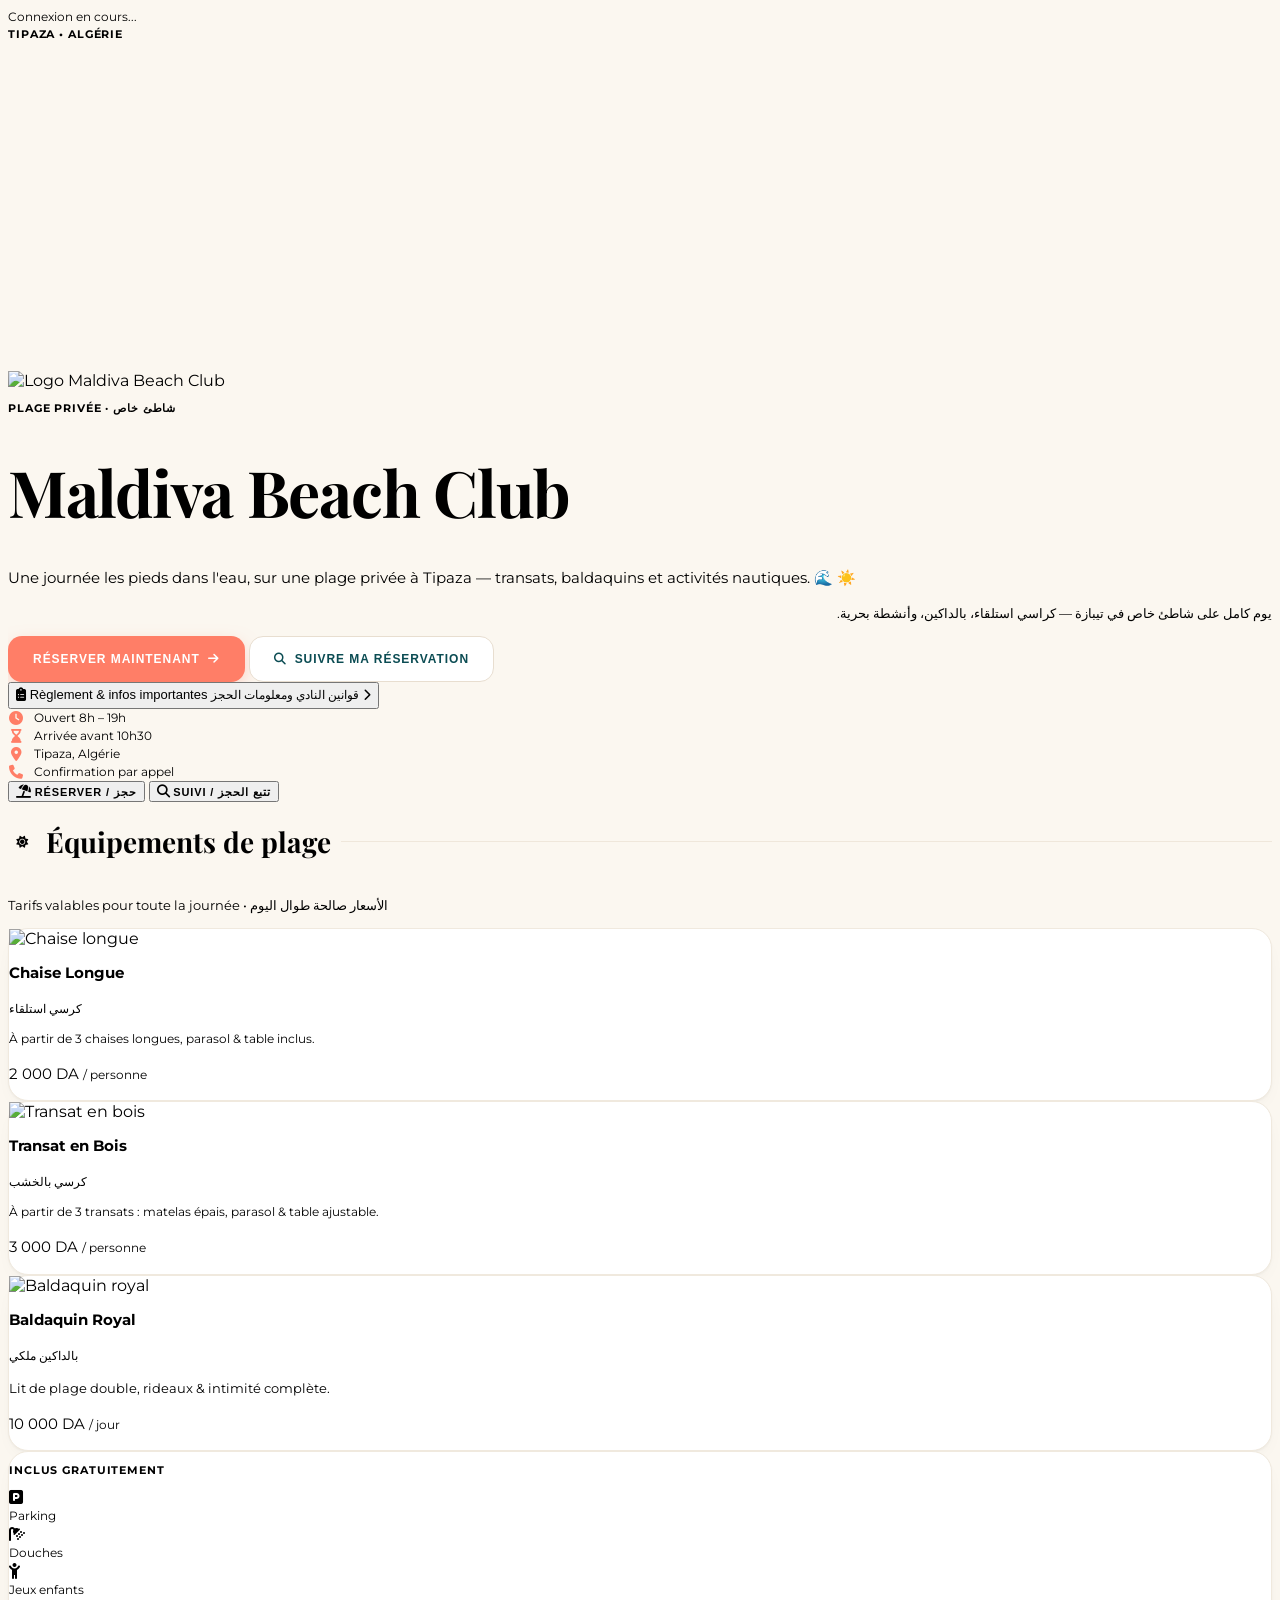
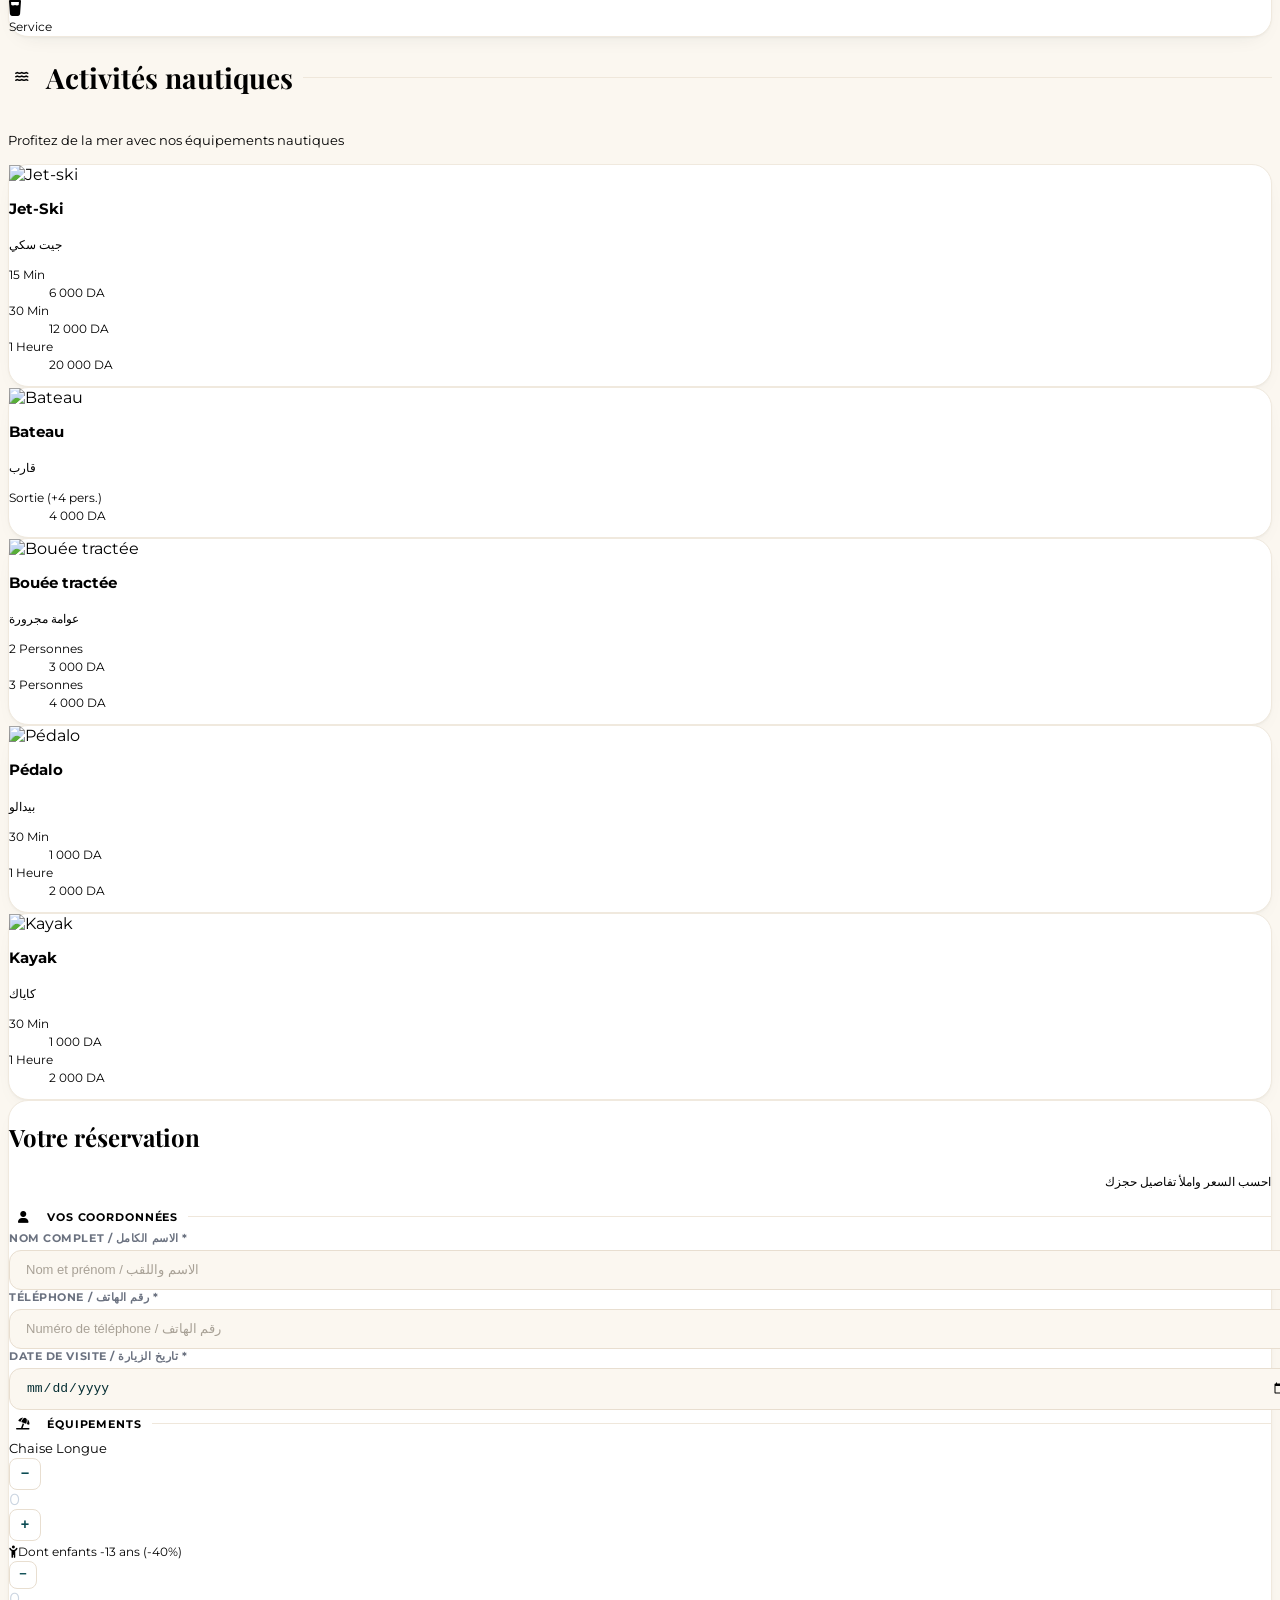
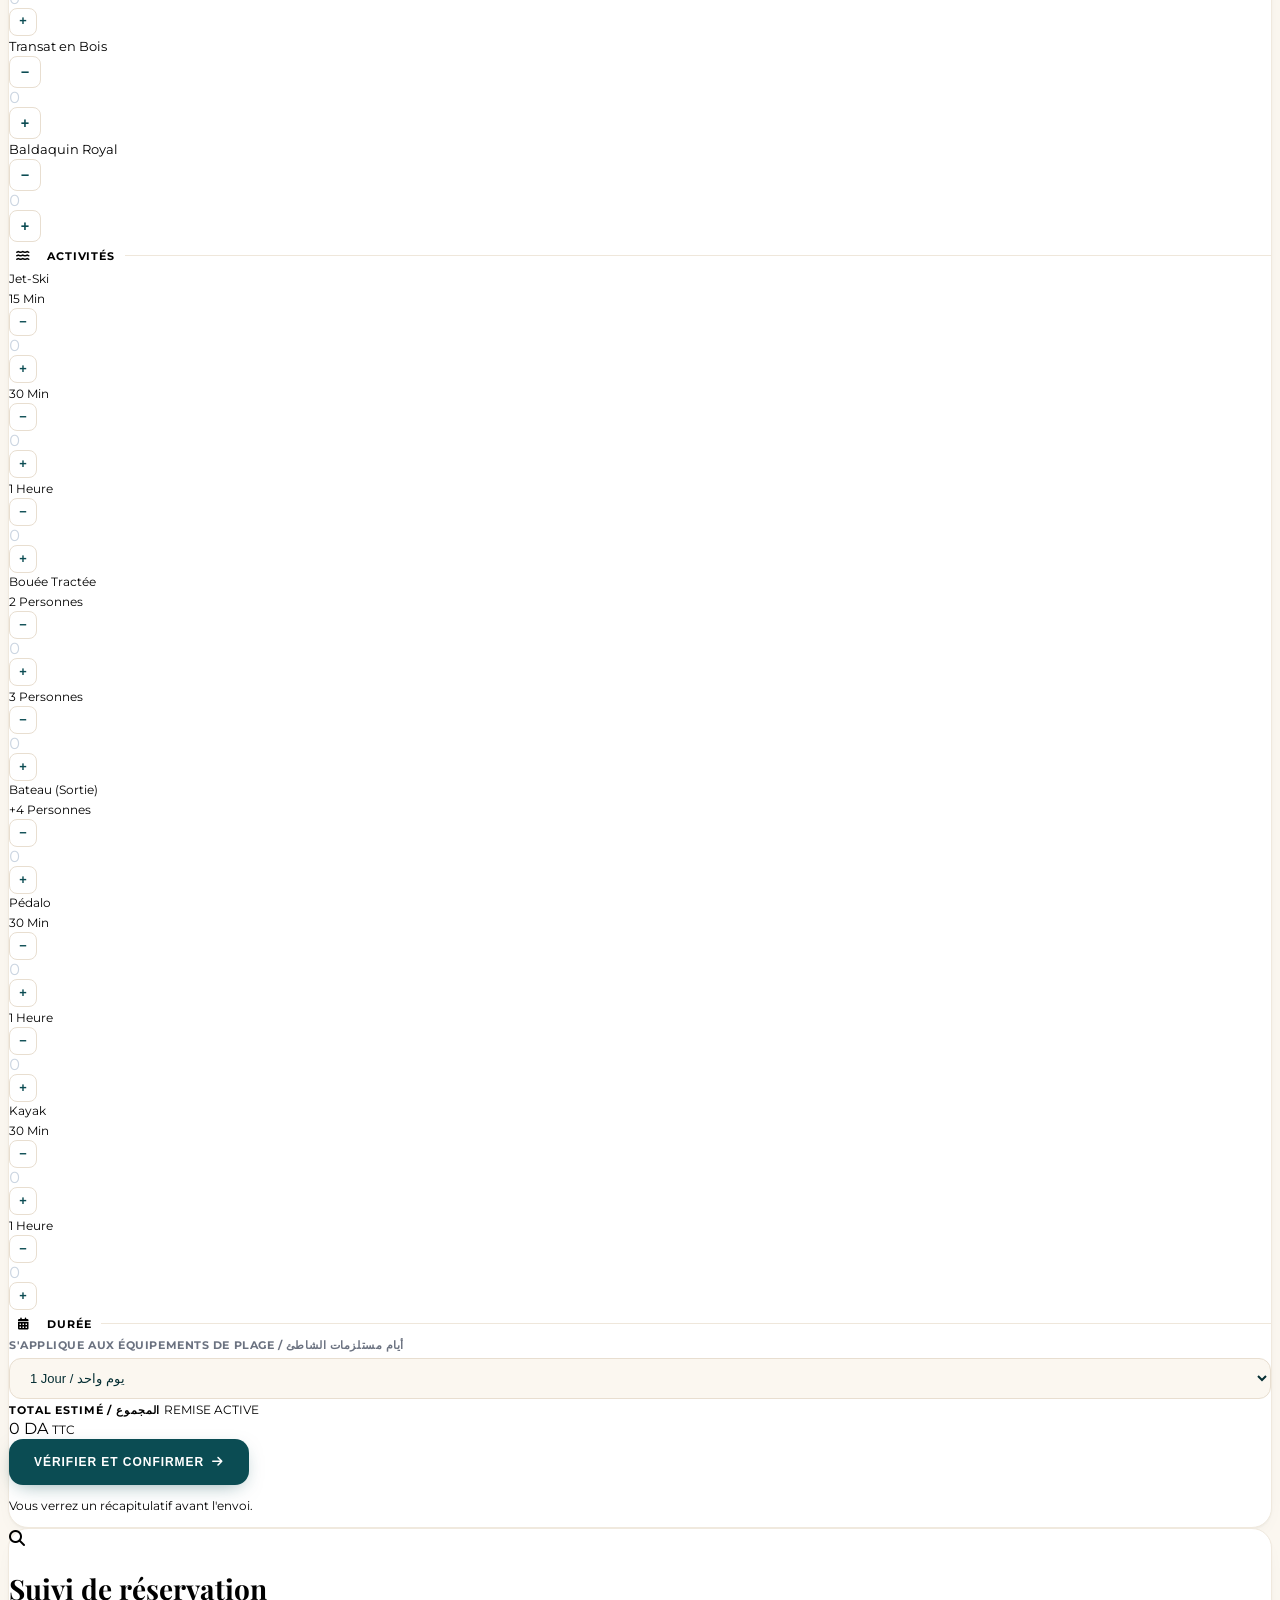
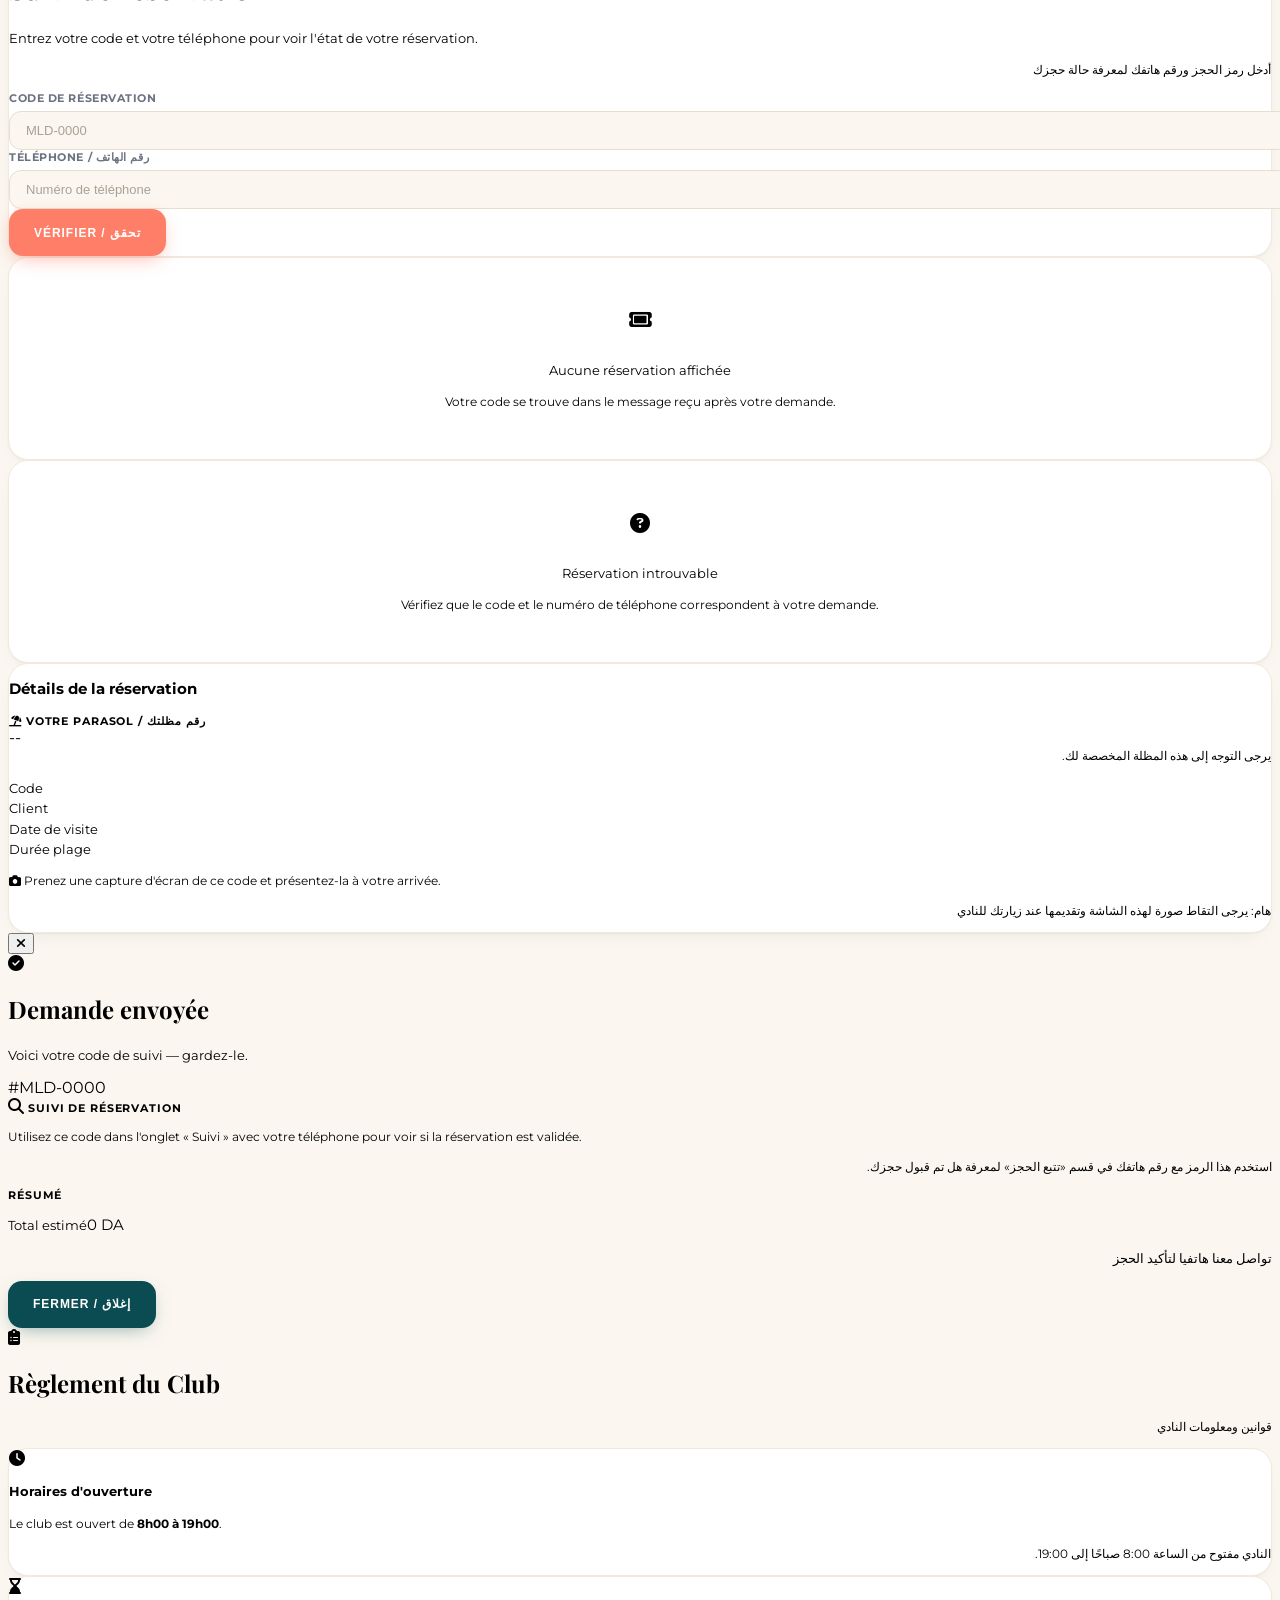
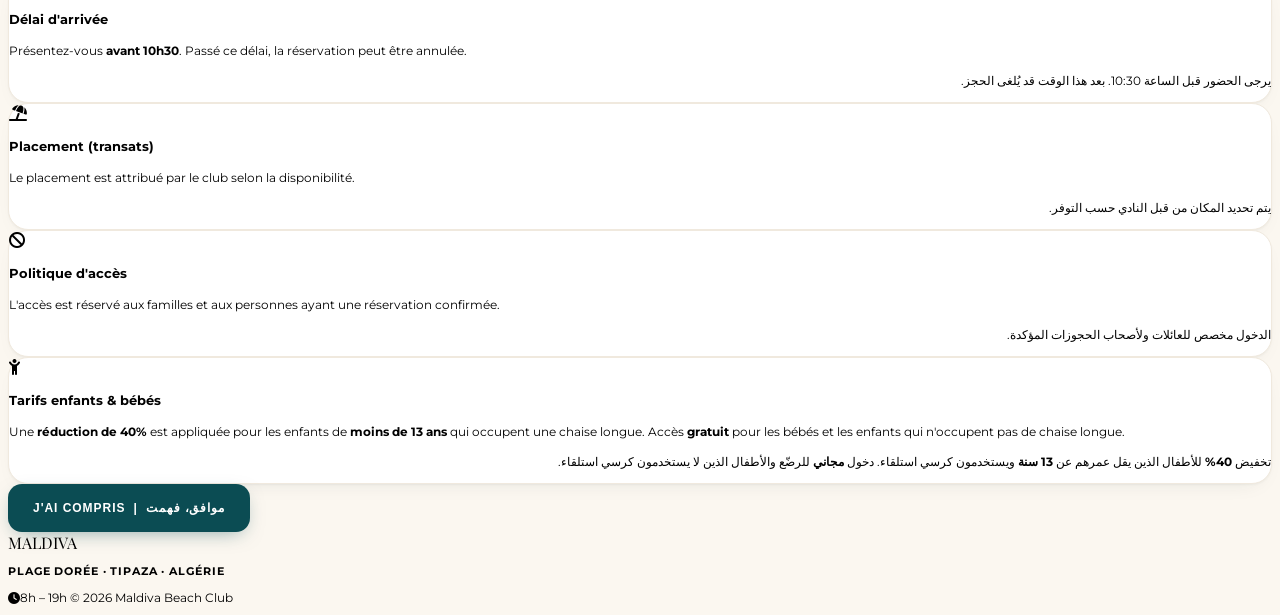
==== commit 48d0fecd: "Update index.html" ====
--- a/index.html
+++ b/index.html
@@ -59,52 +59,56 @@
     </div>
 
     <!-- ═══════════════════════════════════════════════
-         HERO
-         👇 لتغيير صورة الخلفية: بدّل الرابط في src أدناه فقط.
-            مقاس مقترح: 1600×1000 أو أكبر، أفقية.
+         HERO — fond dégradé (sans photo), contenu centré
          ═══════════════════════════════════════════════ -->
     <header class="hero">
-        <img id="hero-image" class="hero-img"
-             src="https://i.postimg.cc/3kxzmscR/IMG-8144.jpg"
-             alt="Plage privée Maldiva Beach Club à Tipaza">
-        <div class="hero-scrim"></div>
-
-        <div class="hero-body px-5 pb-8 pt-24">
-            <div class="max-w-5xl mx-auto text-white">
-
-                <div class="flex items-center gap-3 mb-6">
-                    <div id="custom-logo-wrapper" class="w-14 h-14 rounded-full border-2 border-white/70 overflow-hidden bg-white/95 shadow-lg flex-shrink-0">
-                        <img id="custom-logo-img" src="https://i.postimg.cc/dh3KTX2L/IMG-7963.png" class="w-full h-full object-cover" alt="Logo Maldiva Beach Club">
-                    </div>
-                    <span class="t-label text-white/85">Plage privée · شاطئ خاص</span>
-                </div>
-
-                <h1 class="serif-title t-hero font-bold mb-4 max-w-2xl">Maldiva Beach&nbsp;Club</h1>
-
-                <p class="t-card text-white/90 max-w-lg mb-2 font-light">
-                    Une journée les pieds dans le sable, sur une plage privée de Tipaza — transats, baldaquins et sports nautiques.
+        <div class="hero-body px-5 pt-10 pb-9">
+            <div class="max-w-2xl mx-auto text-center">
+
+                <div id="custom-logo-wrapper" class="hero-logo mb-5">
+                    <img id="custom-logo-img" src="https://i.postimg.cc/dh3KTX2L/IMG-7963.png" class="w-full h-full object-cover" alt="Logo Maldiva Beach Club">
+                </div>
+
+                <p class="t-label text-maldiva-teal mb-3">Plage privée · شاطئ خاص</p>
+
+                <h1 class="serif-title t-hero font-bold text-maldiva-dark mb-4">Maldiva Beach&nbsp;Club</h1>
+
+                <p class="t-card text-gray-600 mb-2 max-w-xl mx-auto">
+                    Une journée les pieds dans l'eau, sur une plage privée à Tipaza — transats, baldaquins et activités nautiques. 🌊 ☀️
                 </p>
-                <p class="t-body text-white/70 max-w-lg mb-7 font-arabic" dir="rtl">
+                <p class="t-body text-gray-500 mb-7 font-arabic max-w-xl mx-auto" dir="rtl">
                     يوم كامل على شاطئ خاص في تيبازة — كراسي استلقاء، بالداكين، وأنشطة بحرية.
                 </p>
 
-                <div class="flex flex-col sm:flex-row gap-3 max-w-md">
+                <div class="flex flex-col sm:flex-row gap-3 max-w-md mx-auto">
                     <button type="button" onclick="window.goToBooking()" class="btn btn-primary flex-1">
                         <span>Réserver maintenant</span>
                         <i class="fa-solid fa-arrow-right text-[10px]"></i>
                     </button>
-                    <button type="button" onclick="window.goToTracking()" class="btn btn-ghost flex-1">
+                    <button type="button" onclick="window.goToTracking()" class="btn btn-outline flex-1">
                         <i class="fa-solid fa-magnifying-glass text-[11px]"></i>
                         <span>Suivre ma réservation</span>
                     </button>
                 </div>
 
-                <!-- معلومات سريعة -->
-                <div class="grid grid-cols-2 lg:grid-cols-4 gap-x-5 gap-y-3 mt-8 pt-6 border-t border-white/15 t-small text-white/85">
+                <!-- Règlement : remonté ici pour être vu tout de suite -->
+                <button type="button" onclick="window.openRulesModal()" class="mt-4 max-w-md mx-auto w-full flex items-center justify-between gap-3 bg-white/70 hover:bg-white border border-maldiva-line rounded-xl px-4 py-3 text-left transition-colors group focus-visible:outline-none focus-visible:ring-2 focus-visible:ring-maldiva-teal">
+                    <span class="flex items-center gap-3 min-w-0">
+                        <i class="fa-solid fa-clipboard-list text-maldiva-orange"></i>
+                        <span class="min-w-0">
+                            <span class="block t-body font-bold text-maldiva-dark">Règlement &amp; infos importantes</span>
+                            <span class="block t-small text-gray-500 font-arabic" dir="rtl">قوانين النادي ومعلومات الحجز</span>
+                        </span>
+                    </span>
+                    <i class="fa-solid fa-chevron-right t-small text-gray-400 group-hover:translate-x-0.5 transition-transform"></i>
+                </button>
+
+                <!-- معلومات عملية — لا تتكرر مع قسم «Inclus gratuitement» -->
+                <div class="grid grid-cols-2 gap-x-5 gap-y-2.5 mt-7 pt-6 border-t border-maldiva-line t-small text-gray-600 max-w-md mx-auto text-left">
                     <div class="fact"><i class="fa-solid fa-clock"></i><span>Ouvert 8h – 19h</span></div>
-                    <div class="fact"><i class="fa-solid fa-square-parking"></i><span>Parking gratuit</span></div>
-                    <div class="fact"><i class="fa-solid fa-shower"></i><span>Douches &amp; vestiaires</span></div>
-                    <div class="fact"><i class="fa-solid fa-child-reaching"></i><span>Espace enfants</span></div>
+                    <div class="fact"><i class="fa-solid fa-hourglass-end"></i><span>Arrivée avant 10h30</span></div>
+                    <div class="fact"><i class="fa-solid fa-location-dot"></i><span>Tipaza, Algérie</span></div>
+                    <div class="fact"><i class="fa-solid fa-phone"></i><span>Confirmation par appel</span></div>
                 </div>
             </div>
         </div>
@@ -128,20 +132,6 @@
 
         <!-- ══════════════ Booking Tab ══════════════ -->
         <div id="tab-booking-form" class="space-y-8 block">
-
-            <!-- زر القواعد -->
-            <button type="button" onclick="window.openRulesModal()" class="reveal w-full text-left bg-gradient-to-r from-maldiva-dark to-maldiva-ink p-4 rounded-2xl shadow-md flex items-center justify-between text-white hover:shadow-xl hover:-translate-y-0.5 transition-all group focus-visible:outline-none focus-visible:ring-2 focus-visible:ring-maldiva-orange focus-visible:ring-offset-2">
-                <span class="flex items-center gap-4">
-                    <span class="w-11 h-11 bg-white/10 rounded-xl flex items-center justify-center group-hover:scale-105 transition-transform flex-shrink-0">
-                        <i class="fa-solid fa-clipboard-list text-xl text-maldiva-orange"></i>
-                    </span>
-                    <span class="block">
-                        <span class="block font-bold t-card">Règlement &amp; infos importantes</span>
-                        <span class="block t-small opacity-75 font-arabic mt-0.5" dir="rtl">اضغط هنا لقراءة قوانين النادي ومعلومات الحجز</span>
-                    </span>
-                </span>
-                <i class="fa-solid fa-chevron-right t-small opacity-60 group-hover:translate-x-1 transition-transform"></i>
-            </button>
 
             <div class="grid grid-cols-1 lg:grid-cols-12 gap-8">
 
--- a/css/style.css
+++ b/css/style.css
@@ -1,22 +1,29 @@
-/* /css/style.css */
-
-/* الإعدادات العامة والخطوط */
-body { 
-    font-family: 'Montserrat', sans-serif; 
-    background-color: #fbf7f0; 
-}
-
-.serif-title { 
-    font-family: 'Playfair Display', serif; 
+/* ═══════════════════════════════════════════════════════════════
+   /css/style.css — Maldiva Beach Club
+   Source unique du système de design, partagée par
+   index.html · admin.html · suivi.html
+   ═══════════════════════════════════════════════════════════════ */
+
+/* ───────────────────────────────────────────────
+   1. RÈGLES D'ORIGINE (conservées telles quelles)
+   ─────────────────────────────────────────────── */
+
+body {
+    font-family: 'Montserrat', sans-serif;
+    background-color: #fbf7f0;
+}
+
+.serif-title {
+    font-family: 'Playfair Display', serif;
 }
 
 /* إخفاء شريط التمرير في المتصفح للحصول على شكل أنيق */
-.hide-scrollbar::-webkit-scrollbar { 
-    display: none; 
-}
-.hide-scrollbar { 
-    -ms-overflow-style: none; 
-    scrollbar-width: none; 
+.hide-scrollbar::-webkit-scrollbar {
+    display: none;
+}
+.hide-scrollbar {
+    -ms-overflow-style: none;
+    scrollbar-width: none;
 }
 
 /* تحسينات إضافية للتجاوب */
@@ -31,3 +38,247 @@
     border-bottom: 2px solid #ff7e67;
     color: #ff7e67;
 }
+
+
+/* ───────────────────────────────────────────────
+   2. JETONS DE COULEUR
+   Mêmes valeurs que tailwind.config — définies ici
+   pour être utilisables en CSS pur.
+   ─────────────────────────────────────────────── */
+
+:root {
+    --m-ink:    #052e33;   /* le plus foncé — textes */
+    --m-dark:   #0b4c53;   /* couleur d'identité */
+    --m-teal:   #24a19c;
+    --m-orange: #ff7e67;   /* couleur d'action (CTA) */
+    --m-sand:   #fbf7f0;
+    --m-accent: #f4eee1;
+    --m-line:   #e8ded0;   /* filet chaud, remplace le gris froid */
+}
+
+
+/* ───────────────────────────────────────────────
+   3. TYPOGRAPHIE
+   L'ancienne page descendait à 8px : illisible sur
+   mobile. Plancher fixé à 12px.
+   ─────────────────────────────────────────────── */
+
+.font-arabic {
+    font-family: 'Montserrat', 'Segoe UI', Tahoma, 'Arial', sans-serif;
+}
+
+.t-hero    { font-size: clamp(2.1rem, 8vw, 4rem); line-height: 1.05; letter-spacing: -.02em; }
+.t-section { font-size: clamp(1.35rem, 4.5vw, 1.75rem); line-height: 1.2; }
+.t-card    { font-size: .9375rem; line-height: 1.35; }   /* 15px */
+.t-body    { font-size: .8125rem; line-height: 1.55; }   /* 13px */
+.t-small   { font-size: .75rem;   line-height: 1.5; }    /* 12px — plancher */
+.t-label   { font-size: .6875rem; font-weight: 700; text-transform: uppercase; letter-spacing: .08em; }
+
+
+/* ───────────────────────────────────────────────
+   4. BARRES DE DÉFILEMENT
+   ─────────────────────────────────────────────── */
+
+.custom-scrollbar { scrollbar-width: thin; }
+.custom-scrollbar::-webkit-scrollbar { width: 4px; height: 4px; }
+.custom-scrollbar::-webkit-scrollbar-thumb { background: #cfc4b4; border-radius: 4px; }
+.custom-scrollbar::-webkit-scrollbar-track { background: transparent; }
+
+
+/* ───────────────────────────────────────────────
+   5. BOUTONS
+   ─────────────────────────────────────────────── */
+
+.btn {
+    display: inline-flex; align-items: center; justify-content: center; gap: .5rem;
+    font-weight: 700; font-size: .75rem; text-transform: uppercase; letter-spacing: .08em;
+    padding: .95rem 1.5rem; border-radius: .875rem; border: 1px solid transparent;
+    cursor: pointer;
+    transition: transform .15s, box-shadow .2s, background-color .2s, border-color .2s;
+    -webkit-tap-highlight-color: transparent;
+}
+.btn:active { transform: scale(.975); }
+.btn:focus-visible { outline: 2px solid var(--m-teal); outline-offset: 2px; }
+.btn[disabled] { opacity: .6; cursor: not-allowed; transform: none; }
+
+.btn-primary { background: var(--m-orange); color: #fff; box-shadow: 0 6px 20px -6px rgba(255,126,103,.65); }
+.btn-primary:hover:not([disabled]) { background: #f96b52; box-shadow: 0 10px 28px -8px rgba(255,126,103,.75); }
+
+.btn-dark { background: var(--m-dark); color: #fff; box-shadow: 0 6px 20px -8px rgba(11,76,83,.55); }
+.btn-dark:hover:not([disabled]) { background: var(--m-ink); }
+
+.btn-ghost { background: rgba(255,255,255,.12); color: #fff; border-color: rgba(255,255,255,.35); backdrop-filter: blur(6px); }
+.btn-ghost:hover:not([disabled]) { background: rgba(255,255,255,.22); border-color: rgba(255,255,255,.6); }
+
+.btn-outline { background: #fff; color: var(--m-dark); border-color: var(--m-line); }
+.btn-outline:hover:not([disabled]) { border-color: var(--m-teal); color: var(--m-teal); }
+
+/* état de chargement */
+.btn .spin { display: none; }
+.btn.is-loading .spin { display: inline-block; animation: m-spin .7s linear infinite; }
+.btn.is-loading .btn-text { opacity: .75; }
+@keyframes m-spin { to { transform: rotate(360deg); } }
+
+
+/* ───────────────────────────────────────────────
+   6. CARTES ET EN-TÊTES DE SECTION
+   ─────────────────────────────────────────────── */
+
+.card {
+    background: #fff;
+    border: 1px solid #f0e9de;
+    border-radius: 1.25rem;
+    box-shadow: 0 1px 2px rgba(5,46,51,.04), 0 8px 24px -16px rgba(5,46,51,.18);
+}
+.card-hover { transition: transform .2s, box-shadow .25s; }
+.card-hover:hover { transform: translateY(-2px); box-shadow: 0 2px 4px rgba(5,46,51,.05), 0 18px 40px -22px rgba(5,46,51,.28); }
+
+/* un seul style d'en-tête pour toutes les sections */
+.sec-head { display: flex; align-items: center; gap: .625rem; }
+.sec-head .ico {
+    width: 1.75rem; height: 1.75rem; border-radius: .5rem; flex-shrink: 0;
+    display: flex; align-items: center; justify-content: center; font-size: .75rem;
+}
+.sec-head .rule { flex: 1; height: 1px; background: #efe7db; }
+
+
+/* ───────────────────────────────────────────────
+   7. CHAMPS DE FORMULAIRE
+   ─────────────────────────────────────────────── */
+
+.field-label {
+    display: block; font-size: .6875rem; font-weight: 700; color: #6b7280;
+    text-transform: uppercase; letter-spacing: .05em; margin-bottom: .35rem;
+}
+.field-input {
+    width: 100%; background: var(--m-sand); border: 1px solid var(--m-line);
+    border-radius: .75rem; padding: .7rem 1rem; font-size: .8125rem; color: var(--m-ink);
+    transition: border-color .15s, box-shadow .15s, background-color .15s;
+}
+.field-input::placeholder { color: #a8a196; }
+.field-input:focus {
+    outline: none; background: #fff; border-color: var(--m-teal);
+    box-shadow: 0 0 0 3px rgba(36,161,156,.14);
+}
+
+
+/* ───────────────────────────────────────────────
+   8. COMPTEURS DE QUANTITÉ
+   Cibles tactiles 32px (28px pour les lignes
+   imbriquées) au lieu des 20-24px d'avant.
+   ─────────────────────────────────────────────── */
+
+.qty-btn {
+    width: 2rem; height: 2rem; flex-shrink: 0;
+    border-radius: .5rem; background: #fff; border: 1px solid var(--m-line);
+    color: var(--m-dark); font-weight: 700; font-size: .9rem; line-height: 1;
+    display: flex; align-items: center; justify-content: center;
+    transition: border-color .15s, color .15s, transform .1s;
+    -webkit-tap-highlight-color: transparent;
+}
+.qty-btn.qty-btn-sm { width: 1.75rem; height: 1.75rem; font-size: .8rem; }
+.qty-btn:hover { border-color: var(--m-teal); color: var(--m-teal); }
+.qty-btn:active { transform: scale(.9); }
+.qty-btn:focus-visible { outline: 2px solid var(--m-teal); outline-offset: 1px; }
+
+/* la ligne s'éclaire dès que la quantité dépasse zéro */
+[data-qty-row] { transition: background-color .2s, border-color .2s, box-shadow .2s; }
+[data-qty-row].is-selected { background: #fff; box-shadow: 0 1px 3px rgba(11,76,83,.09); }
+[data-qty-row][data-accent="teal"].is-selected   { border-color: rgba(36,161,156,.45); }
+[data-qty-row][data-accent="orange"].is-selected { border-color: rgba(255,126,103,.5); }
+[data-qty-row][data-accent="purple"].is-selected { background: #faf5ff; border-color: rgba(147,51,234,.35); }
+
+.qty-value { color: #cbd5e1; transition: color .2s; font-variant-numeric: tabular-nums; }
+.qty-value.is-selected { color: var(--m-ink); }
+[data-qty-row][data-accent="purple"] .qty-value.is-selected { color: #7e22ce; }
+
+
+/* ───────────────────────────────────────────────
+   9. HERO (index.html)
+   ─────────────────────────────────────────────── */
+
+.hero { position: relative; min-height: 78vh; display: flex; align-items: flex-end; overflow: hidden; }
+@media (min-width: 1024px) { .hero { min-height: 82vh; } }
+.hero-img { position: absolute; inset: 0; width: 100%; height: 100%; object-fit: cover; }
+.hero-scrim {
+    position: absolute; inset: 0;
+    background: linear-gradient(to top,
+        rgba(5,46,51,.94) 0%, rgba(5,46,51,.72) 32%, rgba(5,46,51,.25) 62%, rgba(5,46,51,.42) 100%);
+}
+.hero-body { position: relative; width: 100%; }
+
+.fact { display: flex; align-items: center; gap: .625rem; }
+.fact i { color: var(--m-orange); font-size: .875rem; width: 1rem; text-align: center; }
+
+
+/* ───────────────────────────────────────────────
+   10. APPARITION AU DÉFILEMENT
+   ─────────────────────────────────────────────── */
+
+.reveal { opacity: 0; transform: translateY(14px); transition: opacity .55s ease, transform .55s ease; }
+.reveal.in { opacity: 1; transform: none; }
+
+
+/* ───────────────────────────────────────────────
+   11. BARRE DE RÉSUMÉ FIXE (mobile)
+   ─────────────────────────────────────────────── */
+
+.sumbar {
+    position: fixed; left: 0; right: 0; bottom: 0; z-index: 40;
+    background: rgba(5,46,51,.97); backdrop-filter: blur(12px);
+    border-top: 1px solid rgba(255,255,255,.1);
+    padding: .7rem .9rem calc(.7rem + env(safe-area-inset-bottom));
+    transform: translateY(110%);
+    transition: transform .3s cubic-bezier(.4,0,.2,1);
+}
+.sumbar.in { transform: none; }
+@media (min-width: 1024px) { .sumbar { display: none; } }
+
+
+/* ───────────────────────────────────────────────
+   12. PANNEAU DE RÉCAPITULATIF
+   ─────────────────────────────────────────────── */
+
+.sheet { position: fixed; inset: 0; z-index: 60; display: flex; align-items: flex-end; justify-content: center; }
+.sheet[hidden] { display: none; }
+.sheet-veil { position: absolute; inset: 0; background: rgba(5,46,51,.55); backdrop-filter: blur(3px); opacity: 0; transition: opacity .25s; }
+.sheet.in .sheet-veil { opacity: 1; }
+.sheet-panel {
+    position: relative; width: 100%; max-width: 30rem; background: #fff;
+    border-radius: 1.5rem 1.5rem 0 0; max-height: 88vh;
+    display: flex; flex-direction: column;
+    transform: translateY(100%); transition: transform .3s cubic-bezier(.4,0,.2,1);
+    padding-bottom: env(safe-area-inset-bottom);
+}
+.sheet.in .sheet-panel { transform: none; }
+@media (min-width: 640px) {
+    .sheet { align-items: center; padding: 1rem; }
+    .sheet-panel { border-radius: 1.5rem; }
+}
+.sheet-grip { width: 2.5rem; height: .25rem; border-radius: 99px; background: #e2d9cb; margin: .75rem auto .25rem; }
+
+
+/* ───────────────────────────────────────────────
+   13. ÉTATS VIDES
+   ─────────────────────────────────────────────── */
+
+.empty { text-align: center; padding: 2.25rem 1.25rem; }
+.empty .ico {
+    width: 3.25rem; height: 3.25rem; border-radius: 999px;
+    display: flex; align-items: center; justify-content: center;
+    margin: 0 auto .875rem; font-size: 1.25rem;
+}
+
+
+/* ───────────────────────────────────────────────
+   14. ACCESSIBILITÉ — mouvement réduit
+   ─────────────────────────────────────────────── */
+
+@media (prefers-reduced-motion: reduce) {
+    *, *::before, *::after {
+        animation-duration: .01ms !important;
+        animation-iteration-count: 1 !important;
+        transition-duration: .01ms !important;
+    }
+    .reveal { opacity: 1; transform: none; }
+}
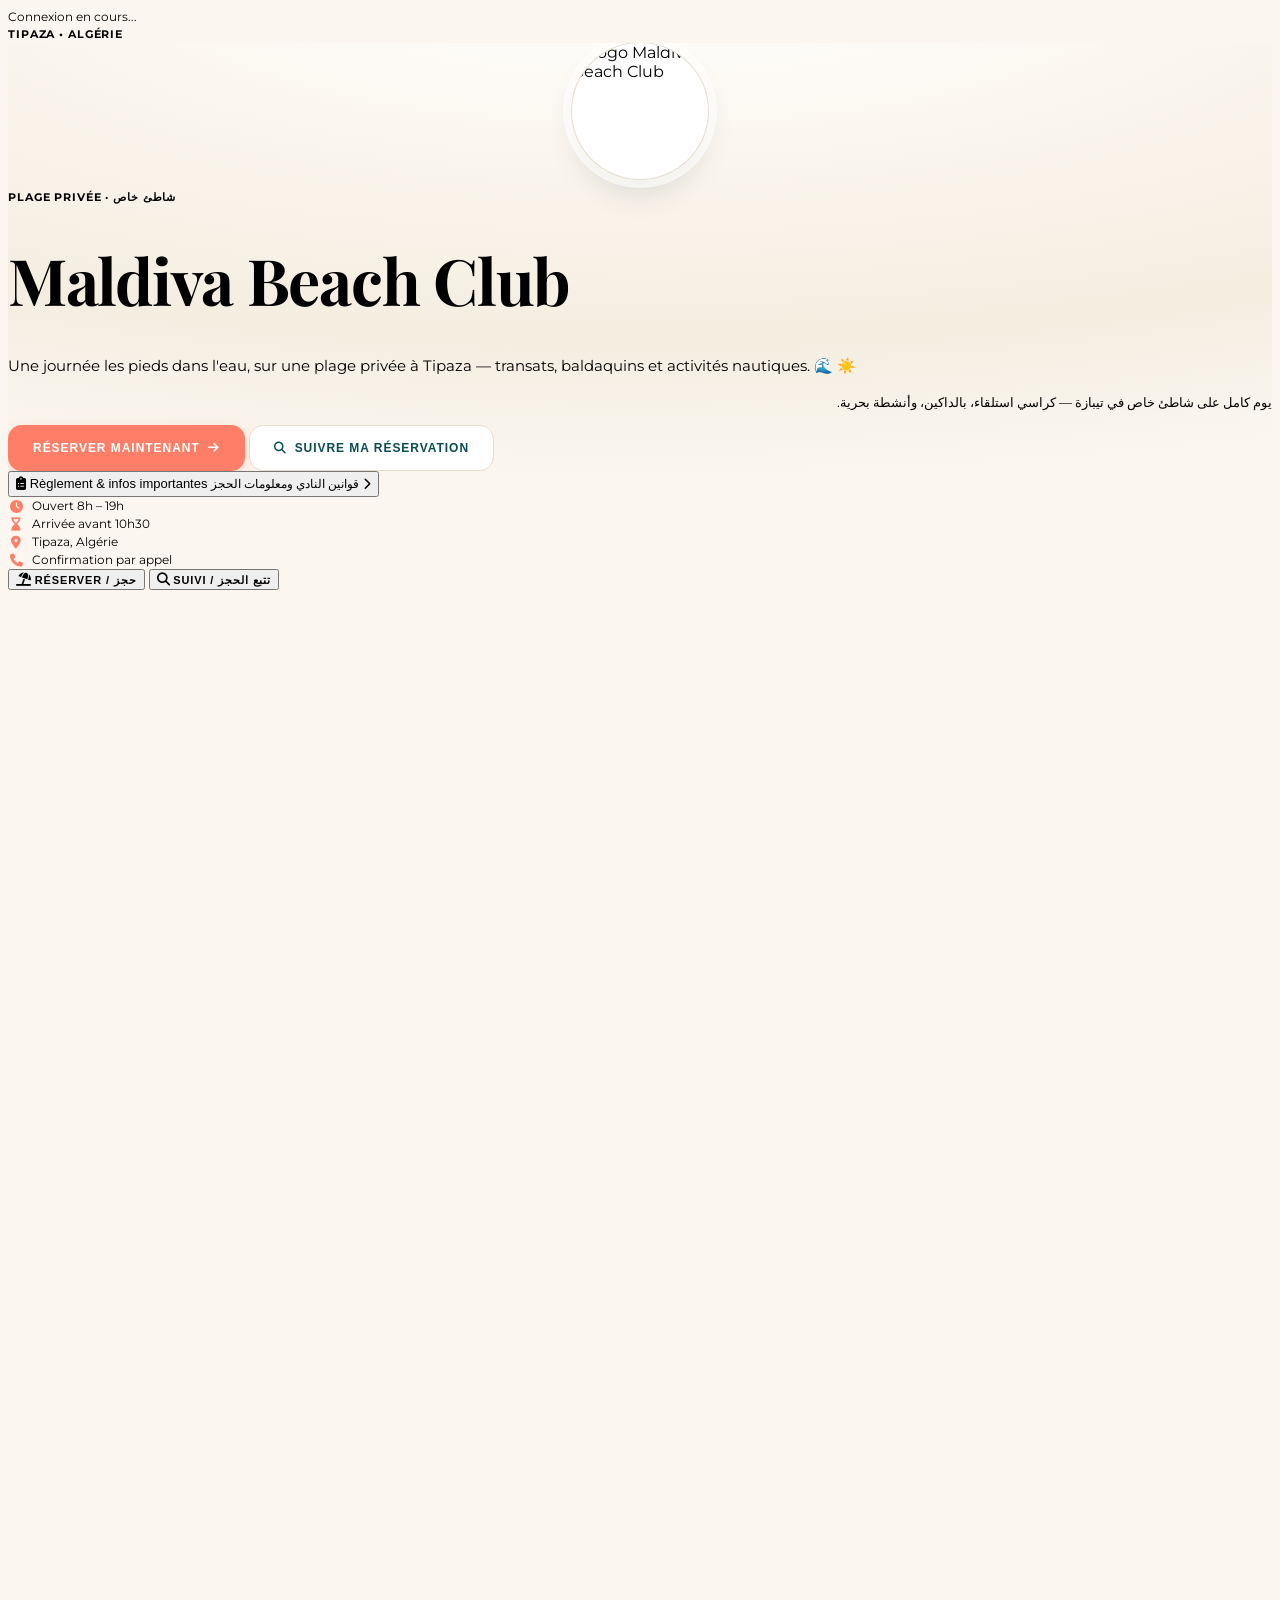
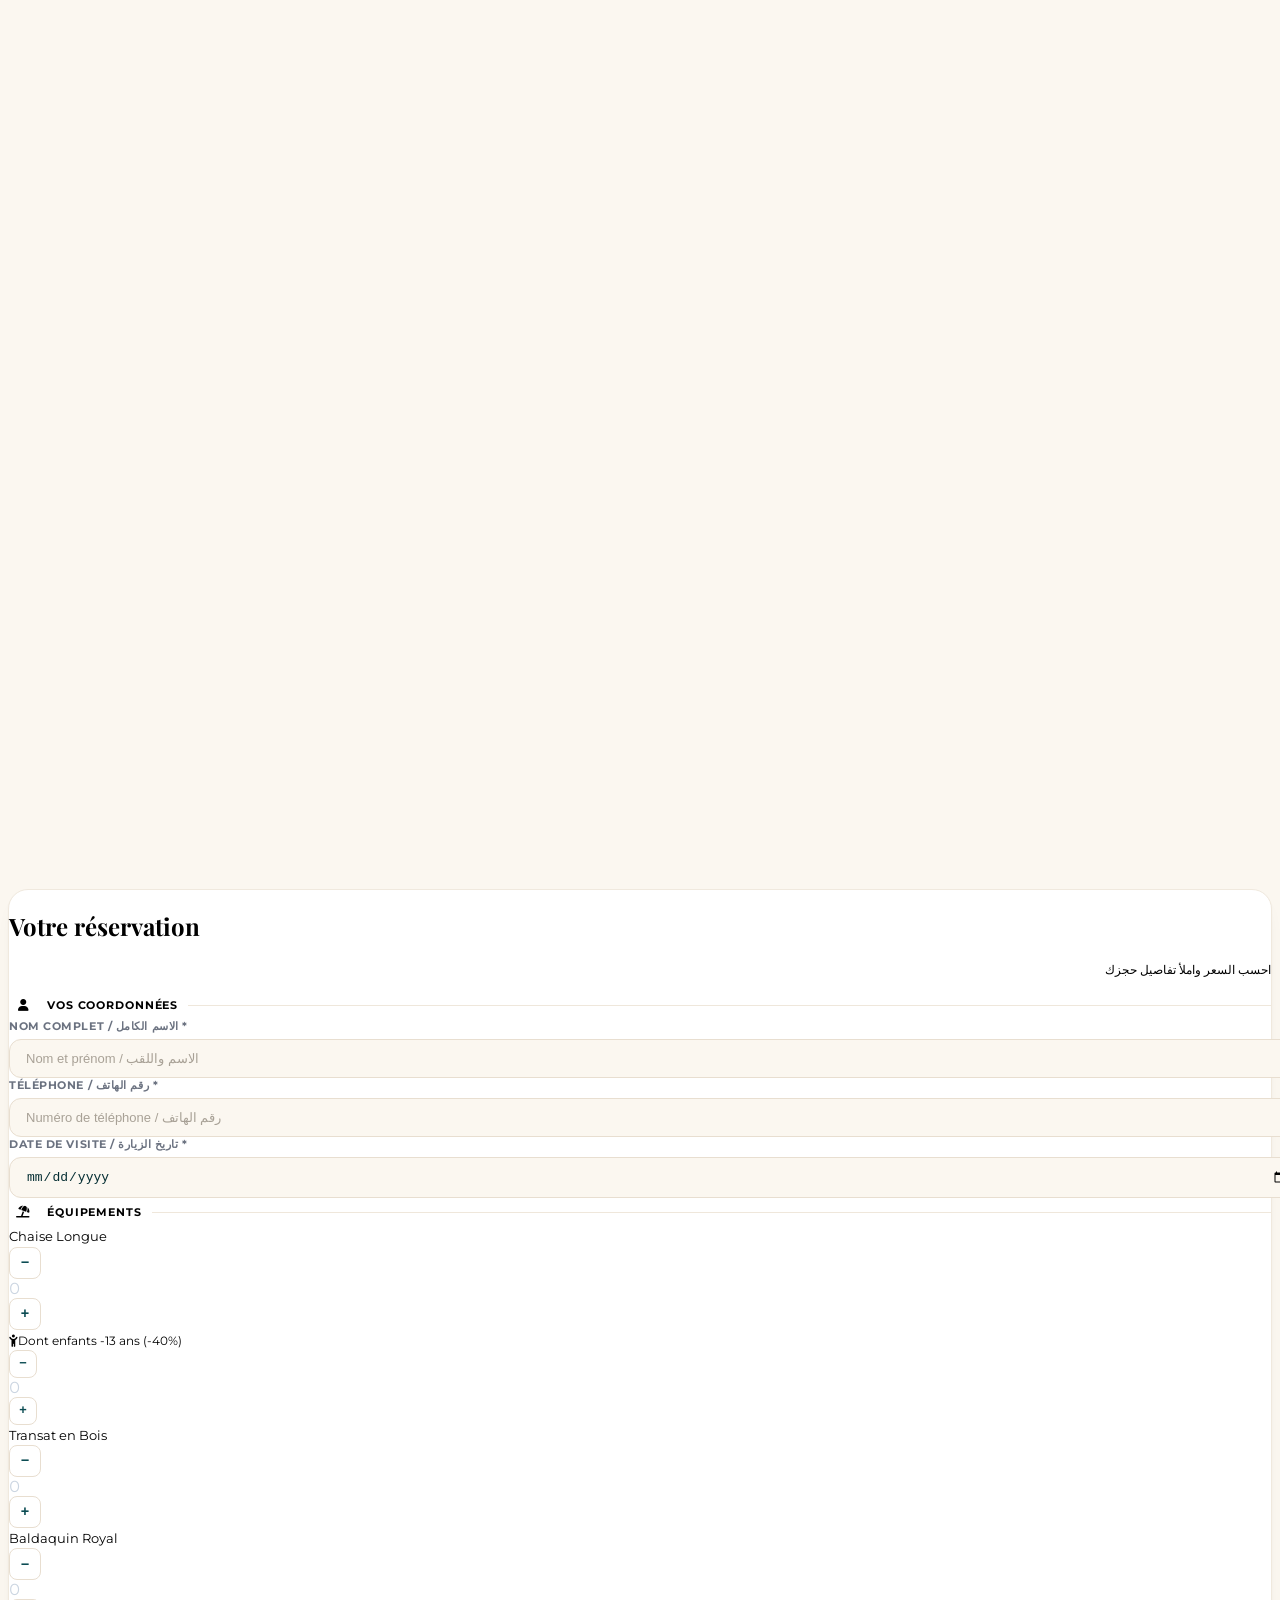
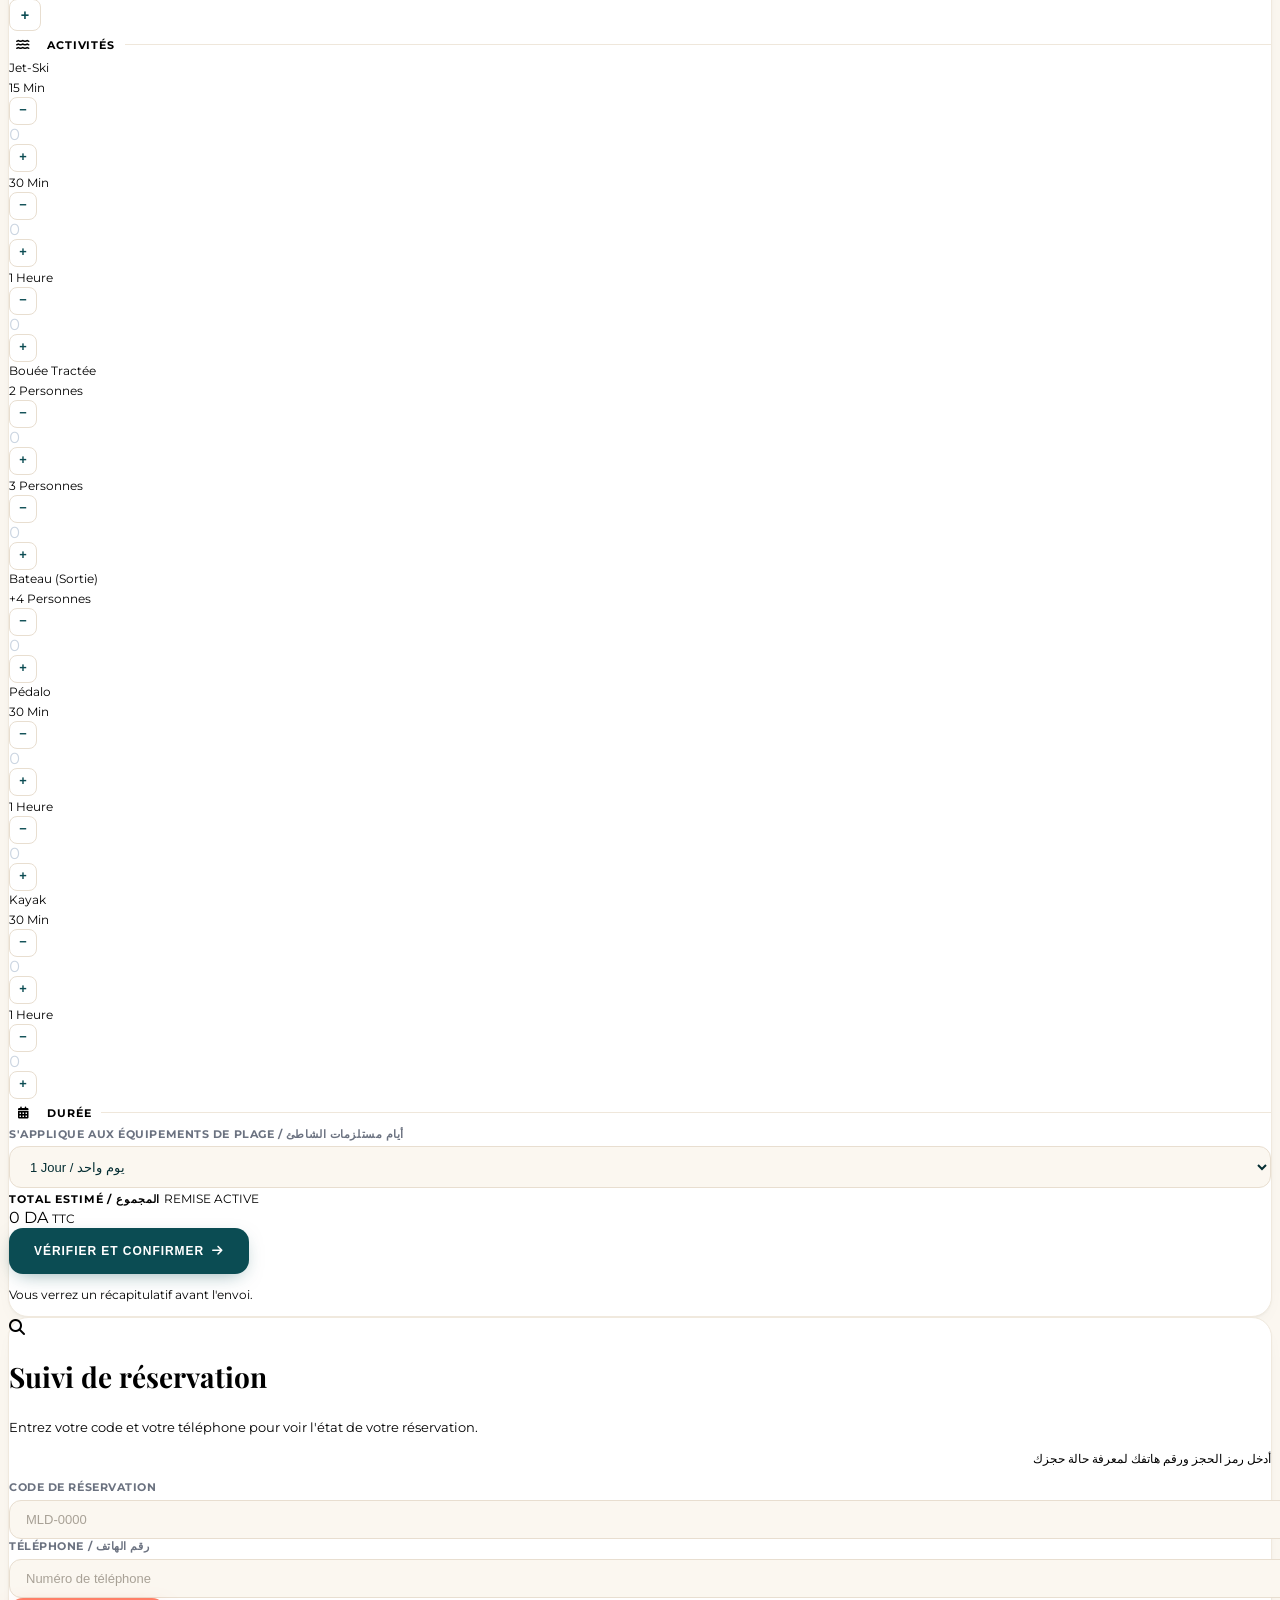
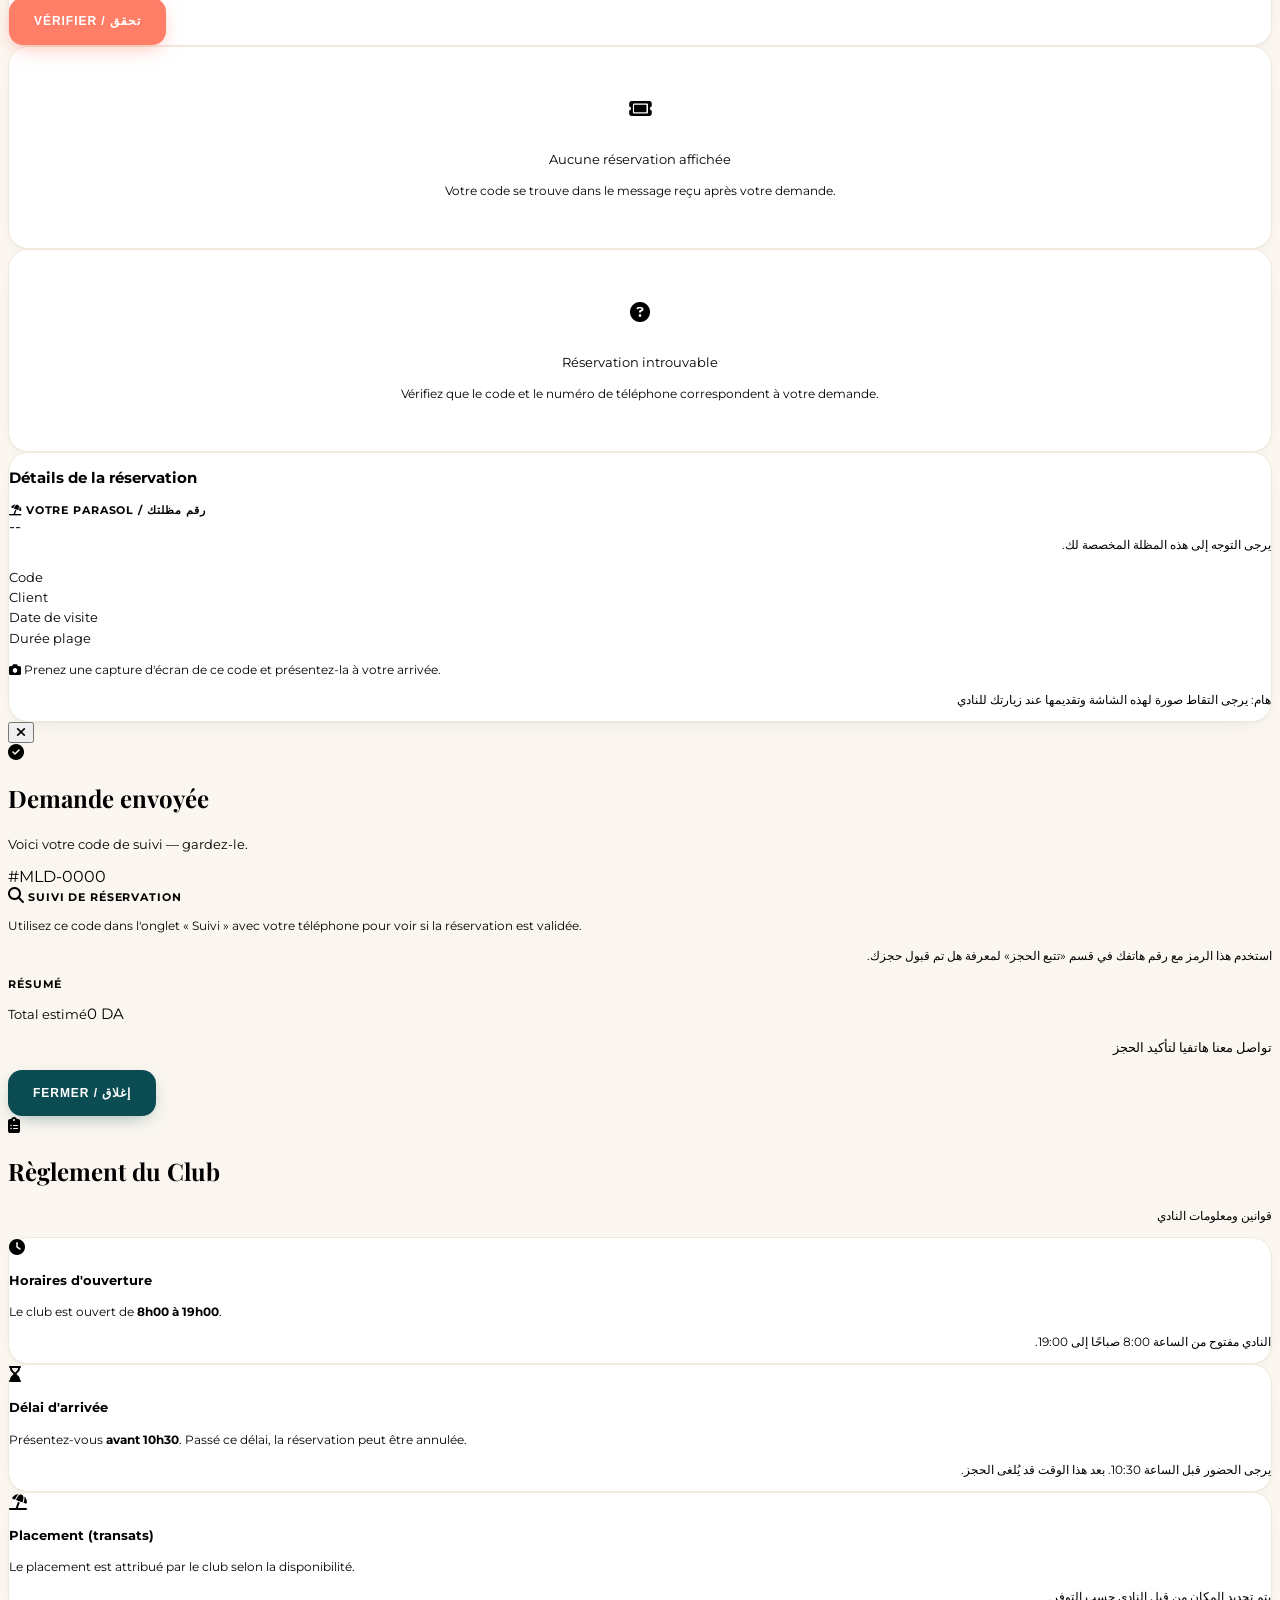
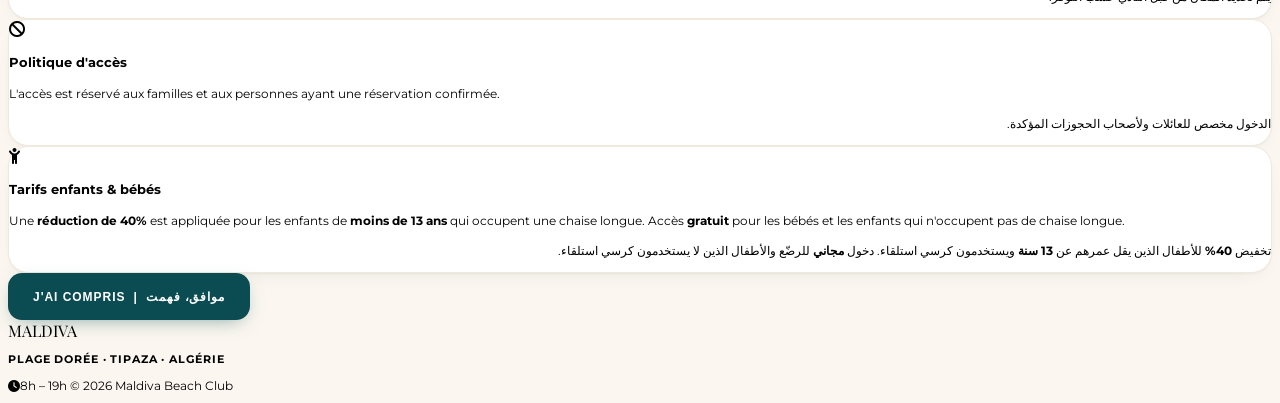
==== commit c6dce520: "Update index.html" ====
--- a/index.html
+++ b/index.html
@@ -14,7 +14,7 @@
     <link rel="stylesheet" href="https://cdnjs.cloudflare.com/ajax/libs/font-awesome/6.4.0/css/all.min.css">
 
     <!-- ربط ملف التصميم -->
-    <link rel="stylesheet" href="./css/style.css">
+    <link rel="stylesheet" href="css/style.css">
 
     <script>
         tailwind.config = {
@@ -142,7 +142,7 @@
                     <section class="space-y-4 reveal">
                         <div class="sec-head">
                             <span class="ico bg-maldiva-orange/10 text-maldiva-orange"><i class="fa-solid fa-sun"></i></span>
-                            <h2 class="serif-title t-section font-bold text-maldiva-dark whitespace-nowrap">Équipements de plage</h2>
+                            <h2 class="serif-title t-section font-bold text-maldiva-dark">Équipements de plage</h2>
                             <span class="rule"></span>
                         </div>
                         <p class="t-body text-gray-500 -mt-1">Tarifs valables pour toute la journée • الأسعار صالحة طوال اليوم</p>
@@ -206,7 +206,7 @@
                     <section class="space-y-4 reveal">
                         <div class="sec-head">
                             <span class="ico bg-maldiva-teal/10 text-maldiva-teal"><i class="fa-solid fa-water"></i></span>
-                            <h2 class="serif-title t-section font-bold text-maldiva-dark whitespace-nowrap">Activités nautiques</h2>
+                            <h2 class="serif-title t-section font-bold text-maldiva-dark">Activités nautiques</h2>
                             <span class="rule"></span>
                         </div>
                         <p class="t-body text-gray-500 -mt-1">Profitez de la mer avec nos équipements nautiques</p>
@@ -317,13 +317,17 @@
                                     <span class="t-label text-maldiva-dark whitespace-nowrap">Vos coordonnées</span>
                                     <span class="rule"></span>
                                 </div>
-                                <div>
-                                    <label for="client-name" class="field-label">Nom complet / الاسم الكامل *</label>
-                                    <input type="text" id="client-name" placeholder="Nom et prénom / الاسم واللقب" autocomplete="name" class="field-input" required>
-                                </div>
-                                <div>
-                                    <label for="client-phone" class="field-label">Téléphone / رقم الهاتف *</label>
-                                    <input type="tel" id="client-phone" placeholder="Numéro de téléphone / رقم الهاتف" autocomplete="tel" inputmode="tel" class="field-input" required>
+                                <!-- sur tablette le formulaire est pleine largeur : 2 colonnes.
+                                     Sur mobile et sur desktop (colonne latérale étroite) : 1 colonne. -->
+                                <div class="grid grid-cols-1 sm:grid-cols-2 lg:grid-cols-1 gap-3">
+                                    <div>
+                                        <label for="client-name" class="field-label">Nom complet / الاسم الكامل *</label>
+                                        <input type="text" id="client-name" placeholder="Nom et prénom / الاسم واللقب" autocomplete="name" class="field-input" required>
+                                    </div>
+                                    <div>
+                                        <label for="client-phone" class="field-label">Téléphone / رقم الهاتف *</label>
+                                        <input type="tel" id="client-phone" placeholder="Numéro de téléphone / رقم الهاتف" autocomplete="tel" inputmode="tel" class="field-input" required>
+                                    </div>
                                 </div>
                                 <div>
                                     <label for="visit-date" class="field-label">Date de visite / تاريخ الزيارة *</label>
@@ -787,176 +791,14 @@
         </div>
     </footer>
 
-    <script>
-        /* ═══════════════════════════════════════════════════════
-           سكريبت الواجهة فقط — لا يحتوي أي منطق تسعير أو حجز.
-           كل الحسابات تبقى في js/prices.js و js/reservation.js
-           ═══════════════════════════════════════════════════════ */
-
-        /* ---------- نافذة القواعد ---------- */
-        window.openRulesModal = function () {
-            document.getElementById('rules-modal').classList.remove('opacity-0', 'pointer-events-none');
-            document.getElementById('rules-modal-content').classList.remove('translate-y-8', 'scale-95');
-        };
-        window.closeRulesModal = function () {
-            document.getElementById('rules-modal').classList.add('opacity-0', 'pointer-events-none');
-            document.getElementById('rules-modal-content').classList.add('translate-y-8', 'scale-95');
-        };
-
-        /* ---------- أزرار الـ Hero ---------- */
-        const scrollToTabs = () => {
-            const bar = document.getElementById('tabs-bar');
-            if (bar) window.scrollTo({ top: bar.offsetTop, behavior: 'smooth' });
-        };
-        window.goToBooking = function () { window.switchTab('booking-form'); scrollToTabs(); };
-        window.goToTracking = function () { window.switchTab('tracking-section'); scrollToTabs(); };
-
-        /* ---------- قراءة حالة النموذج (بدون أي حساب) ---------- */
-        const readSelection = () => {
-            const out = [];
-            document.querySelectorAll('[data-qty-row]').forEach(row => {
-                const span = document.getElementById(row.dataset.qtyRow);
-                const qty = span ? (parseInt(span.innerText) || 0) : 0;
-                if (qty > 0) out.push({ label: row.dataset.label || row.dataset.qtyRow, qty });
-            });
-            return out;
-        };
-
-        /* ---------- شريط الملخص الثابت ---------- */
-        const refreshSumbar = () => {
-            const bar = document.getElementById('sumbar');
-            const totalEl = document.getElementById('total-price');
-            if (!bar || !totalEl) return;
-
-            const picks = readSelection();
-            // لا نعرض عدّاد الأطفال كعنصر مستقل في العدد
-            const units = picks.filter(p => p.label.indexOf('enfants') === -1)
-                               .reduce((s, p) => s + p.qty, 0);
-
-            document.getElementById('sumbar-total').innerText = totalEl.innerText;
-            document.getElementById('sumbar-count').innerText = units > 0 ? `· ${units} article${units > 1 ? 's' : ''}` : '';
-
-            const onBooking = !document.getElementById('tab-booking-form').classList.contains('hidden');
-            bar.classList.toggle('in', units > 0 && onBooking);
-        };
-
-        // نتابع تغيّر المجموع بدل تعديل منطق الحساب
-        const totalNode = document.getElementById('total-price');
-        if (totalNode) new MutationObserver(refreshSumbar).observe(totalNode, { childList: true, characterData: true, subtree: true });
-        document.querySelectorAll('#btn-tab-booking, #btn-tab-tracking').forEach(b => b.addEventListener('click', () => setTimeout(refreshSumbar, 0)));
-
-        /* ---------- لوحة المراجعة ---------- */
-        window.openReview = function () {
-            const picks = readSelection();
-            if (picks.length === 0) {
-                window.showNotification && window.showNotification("Choisissez au moins un équipement ou une activité.", "error");
-                return;
-            }
-
-            const name = document.getElementById('client-name').value.trim();
-            const phone = document.getElementById('client-phone').value.trim();
-            const date = document.getElementById('visit-date').value;
-            const durSel = document.getElementById('duration');
-            const dur = durSel.options[durSel.selectedIndex].text;
-
-            const row = (k, v) => `<div class="flex justify-between gap-3 border-b border-maldiva-line pb-2">
-                    <dt class="text-gray-500 flex-shrink-0">${k}</dt>
-                    <dd class="font-bold text-maldiva-ink text-right">${v || '<span class="text-red-500 font-semibold">à remplir</span>'}</dd></div>`;
-
-            document.getElementById('review-who').innerHTML =
-                row('Nom', name) + row('Téléphone', phone) + row('Date', date) + row('Durée', dur);
-
-            document.getElementById('review-items').innerHTML = picks.map(p =>
-                `<div class="flex justify-between gap-3 bg-maldiva-sand rounded-lg px-3 py-2">
-                    <span class="text-gray-700">${p.label}</span>
-                    <span class="font-bold text-maldiva-dark tabular-nums">× ${p.qty}</span></div>`).join('');
-
-            const notes = document.getElementById('special-pricing-notes');
-            document.getElementById('review-notes').innerHTML = notes.classList.contains('hidden') ? '' : notes.innerHTML;
-            document.getElementById('review-total').innerText = document.getElementById('total-price').innerText;
-
-            const sheet = document.getElementById('review-sheet');
-            sheet.hidden = false;
-            requestAnimationFrame(() => sheet.classList.add('in'));
-            document.body.style.overflow = 'hidden';
-        };
-
-        window.closeReview = function () {
-            const sheet = document.getElementById('review-sheet');
-            sheet.classList.remove('in');
-            document.body.style.overflow = '';
-            setTimeout(() => { sheet.hidden = true; }, 300);
-        };
-
-        /* ---------- حالات التحميل ---------- */
-        const withLoading = async (btn, fn) => {
-            if (!btn || btn.disabled) return;
-            btn.disabled = true;
-            btn.classList.add('is-loading');
-            try { await fn(); }
-            finally { btn.disabled = false; btn.classList.remove('is-loading'); }
-        };
-
-        window.uiSubmit = function (btn) {
-            withLoading(btn, async () => {
-                await window.submitReservation();
-                // إذا نجح الإرسال تُفتح نافذة النجاح — نغلق لوحة المراجعة
-                const ok = !document.getElementById('success-modal').classList.contains('hidden');
-                if (ok) window.closeReview();
-            });
-        };
-
-        window.uiTrack = function (btn) {
-            withLoading(btn, async () => {
-                const box = document.getElementById('track-result-box');
-                // نخفي كل الحالات أولاً حتى لا تبقى نتيجة قديمة معروضة بعد بحث فاشل
-                document.getElementById('track-empty').classList.add('hidden');
-                document.getElementById('track-notfound').classList.add('hidden');
-                box.classList.add('hidden');
-
-                await window.trackReservation();
-
-                // reservation.js يُظهر الصندوق عند النجاح فقط
-                if (box.classList.contains('hidden')) {
-                    document.getElementById('track-notfound').classList.remove('hidden');
-                }
-            });
-        };
-
-        /* ---------- الظهور التدريجي ---------- */
-        const revealables = document.querySelectorAll('.reveal');
-        if ('IntersectionObserver' in window && !window.matchMedia('(prefers-reduced-motion: reduce)').matches) {
-            const io = new IntersectionObserver((entries) => {
-                entries.forEach(e => { if (e.isIntersecting) { e.target.classList.add('in'); io.unobserve(e.target); } });
-            }, { rootMargin: '0px 0px -8% 0px', threshold: .08 });
-            revealables.forEach(el => io.observe(el));
-        } else {
-            revealables.forEach(el => el.classList.add('in'));
-        }
-
-        /* ---------- القواعد عند أول زيارة ---------- */
-        document.addEventListener('DOMContentLoaded', () => {
-            if (!localStorage.getItem('maldiva_rules_seen')) {
-                setTimeout(() => {
-                    window.openRulesModal();
-                    localStorage.setItem('maldiva_rules_seen', 'true');
-                }, 1800);
-            }
-            refreshSumbar();
-        });
-
-        // Échap يغلق اللوحات
-        document.addEventListener('keydown', (e) => {
-            if (e.key !== 'Escape') return;
-            if (!document.getElementById('review-sheet').hidden) window.closeReview();
-            else window.closeRulesModal();
-        });
-    </script>
+    <!-- سكريبت الواجهة (كان مكتوباً هنا سابقاً) -->
+    <script src="js/app.js"></script>
+
 
     <!-- ربط السكريبتات بنظام Modular -->
-    <script type="module" src="./js/firebase.js"></script>
-    <script type="module" src="./js/ui.js"></script>
-    <script type="module" src="./js/reservation.js"></script>
+    <script type="module" src="js/firebase.js"></script>
+    <script type="module" src="js/ui.js"></script>
+    <script type="module" src="js/reservation.js"></script>
 
 </body>
 </html>
--- a/css/style.css
+++ b/css/style.css
@@ -195,20 +195,32 @@
 
 /* ───────────────────────────────────────────────
    9. HERO (index.html)
-   ─────────────────────────────────────────────── */
-
-.hero { position: relative; min-height: 78vh; display: flex; align-items: flex-end; overflow: hidden; }
-@media (min-width: 1024px) { .hero { min-height: 82vh; } }
-.hero-img { position: absolute; inset: 0; width: 100%; height: 100%; object-fit: cover; }
-.hero-scrim {
-    position: absolute; inset: 0;
-    background: linear-gradient(to top,
-        rgba(5,46,51,.94) 0%, rgba(5,46,51,.72) 32%, rgba(5,46,51,.25) 62%, rgba(5,46,51,.42) 100%);
+   Pas de photo : un dégradé clair de la même famille
+   que le fond de page (sand), pour qu'il n'y ait
+   aucune rupture visuelle en descendant.
+   ─────────────────────────────────────────────── */
+
+.hero {
+    position: relative;
+    overflow: hidden;
+    background: radial-gradient(135% 95% at 50% -12%,
+        #ffffff 0%, #faf5ec 40%, var(--m-accent) 72%, var(--m-sand) 100%);
 }
 .hero-body { position: relative; width: 100%; }
 
-.fact { display: flex; align-items: center; gap: .625rem; }
-.fact i { color: var(--m-orange); font-size: .875rem; width: 1rem; text-align: center; }
+/* logo centré, plus grand, posé sur un halo blanc */
+.hero-logo {
+    width: 7rem; height: 7rem; border-radius: 999px; overflow: hidden;
+    background: #fff; margin-left: auto; margin-right: auto;
+    box-shadow:
+        0 0 0 1px var(--m-line),
+        0 0 0 9px rgba(255,255,255,.65),
+        0 18px 40px -18px rgba(5,46,51,.32);
+}
+@media (min-width: 640px) { .hero-logo { width: 8.5rem; height: 8.5rem; } }
+
+.fact { display: flex; align-items: center; gap: .5rem; }
+.fact i { color: var(--m-orange); font-size: .8125rem; width: 1rem; text-align: center; flex-shrink: 0; }
 
 
 /* ───────────────────────────────────────────────
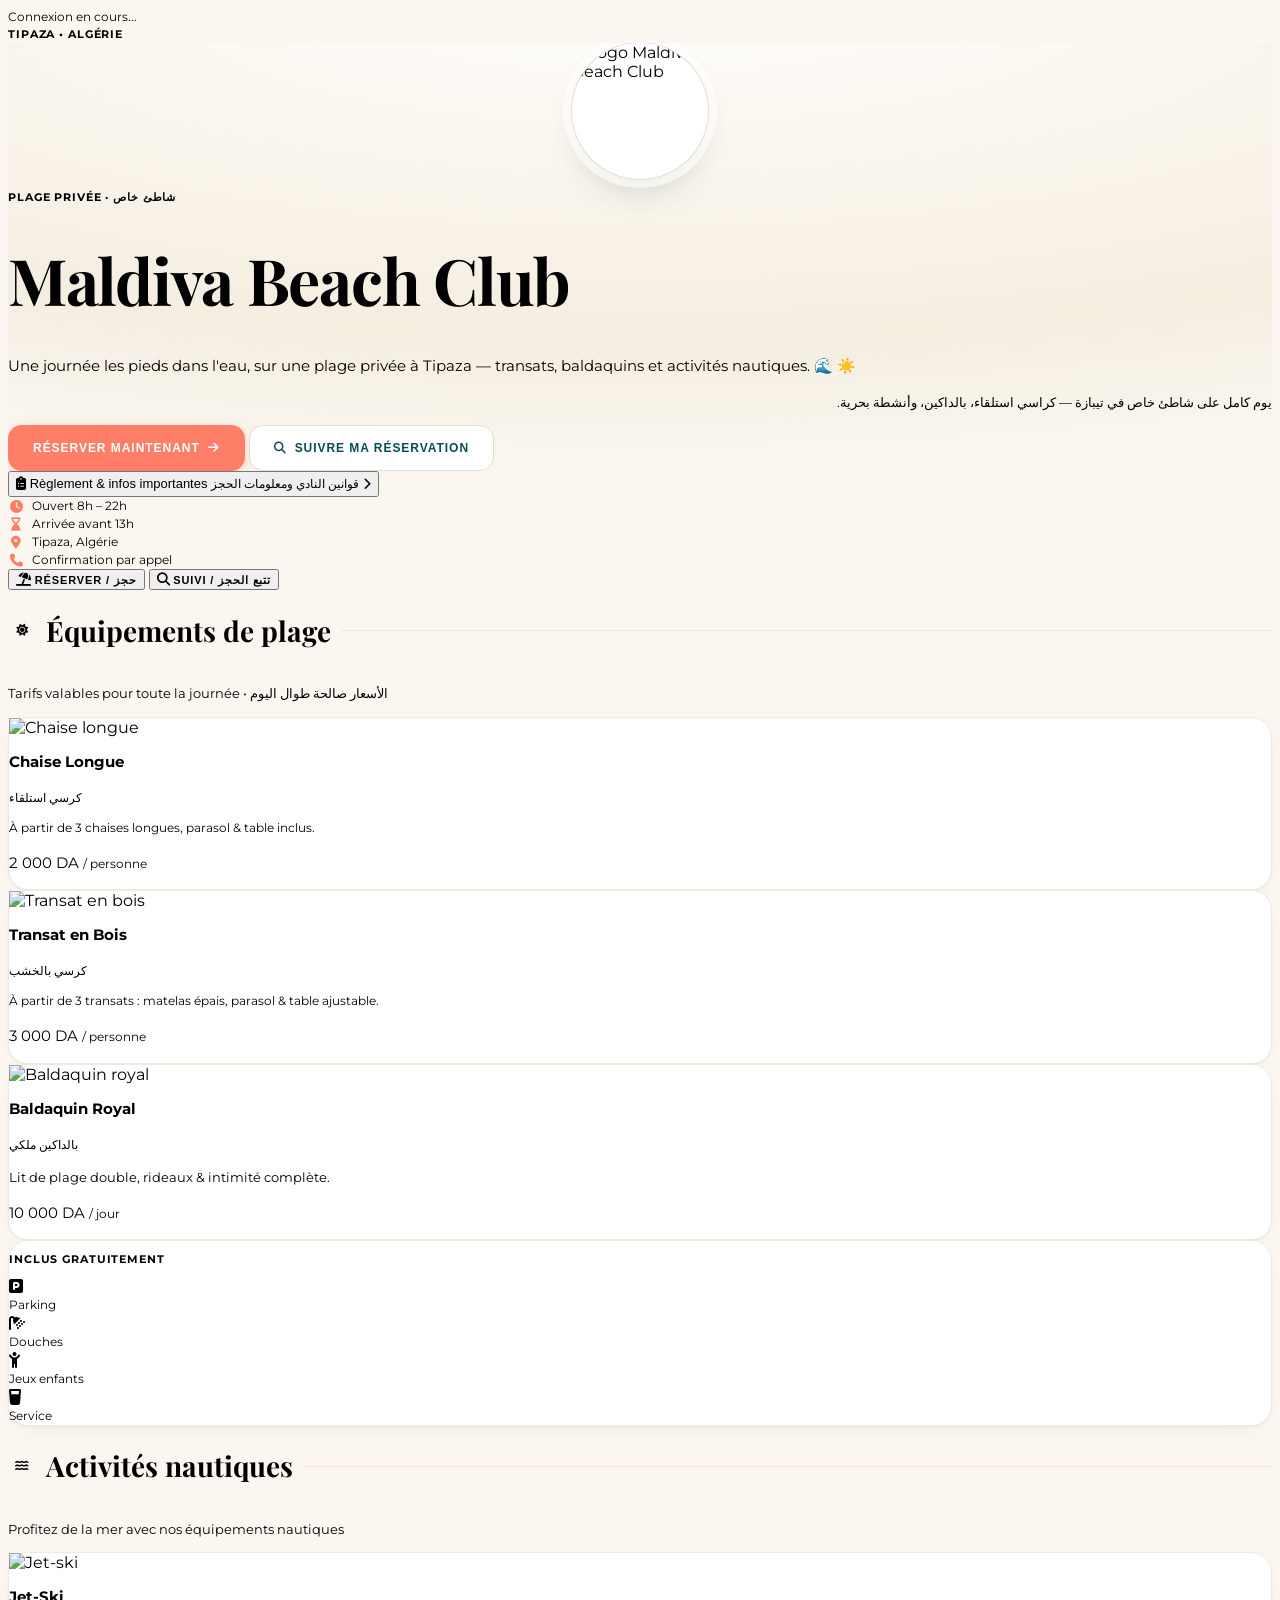
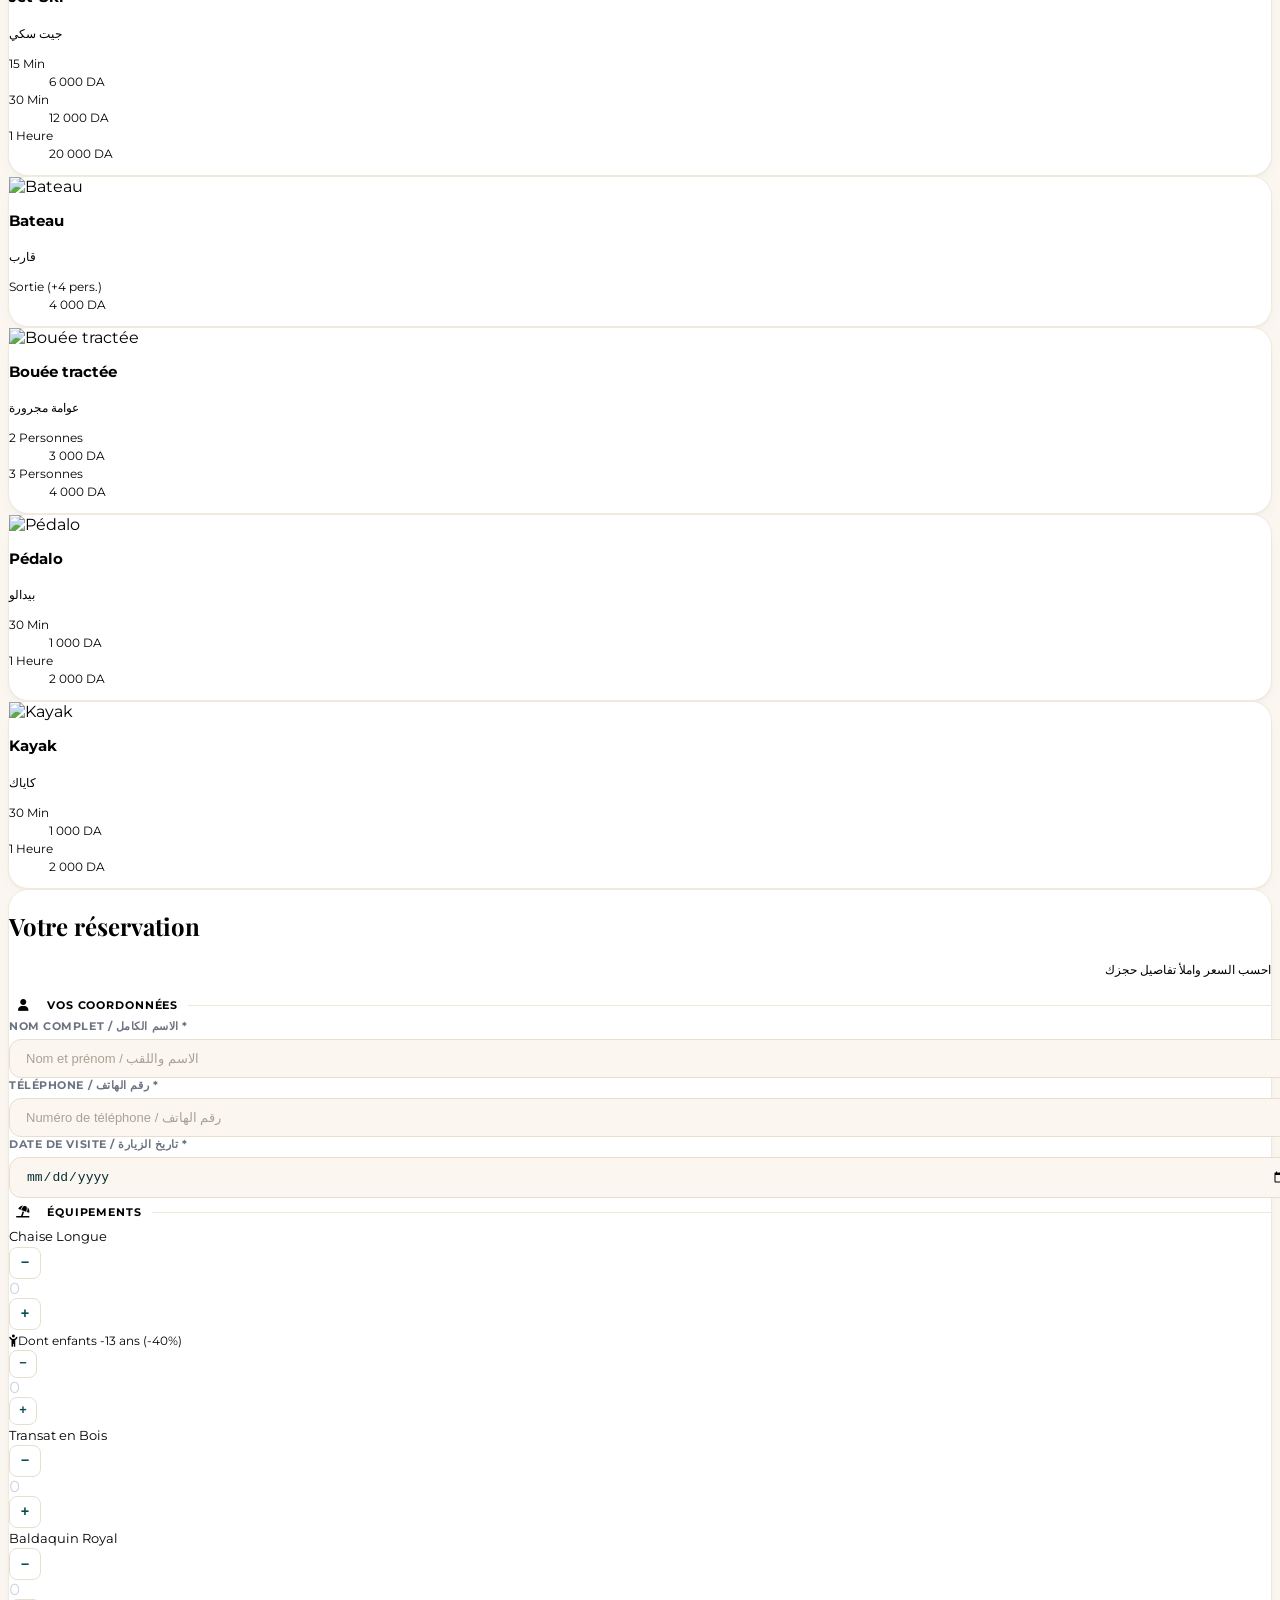
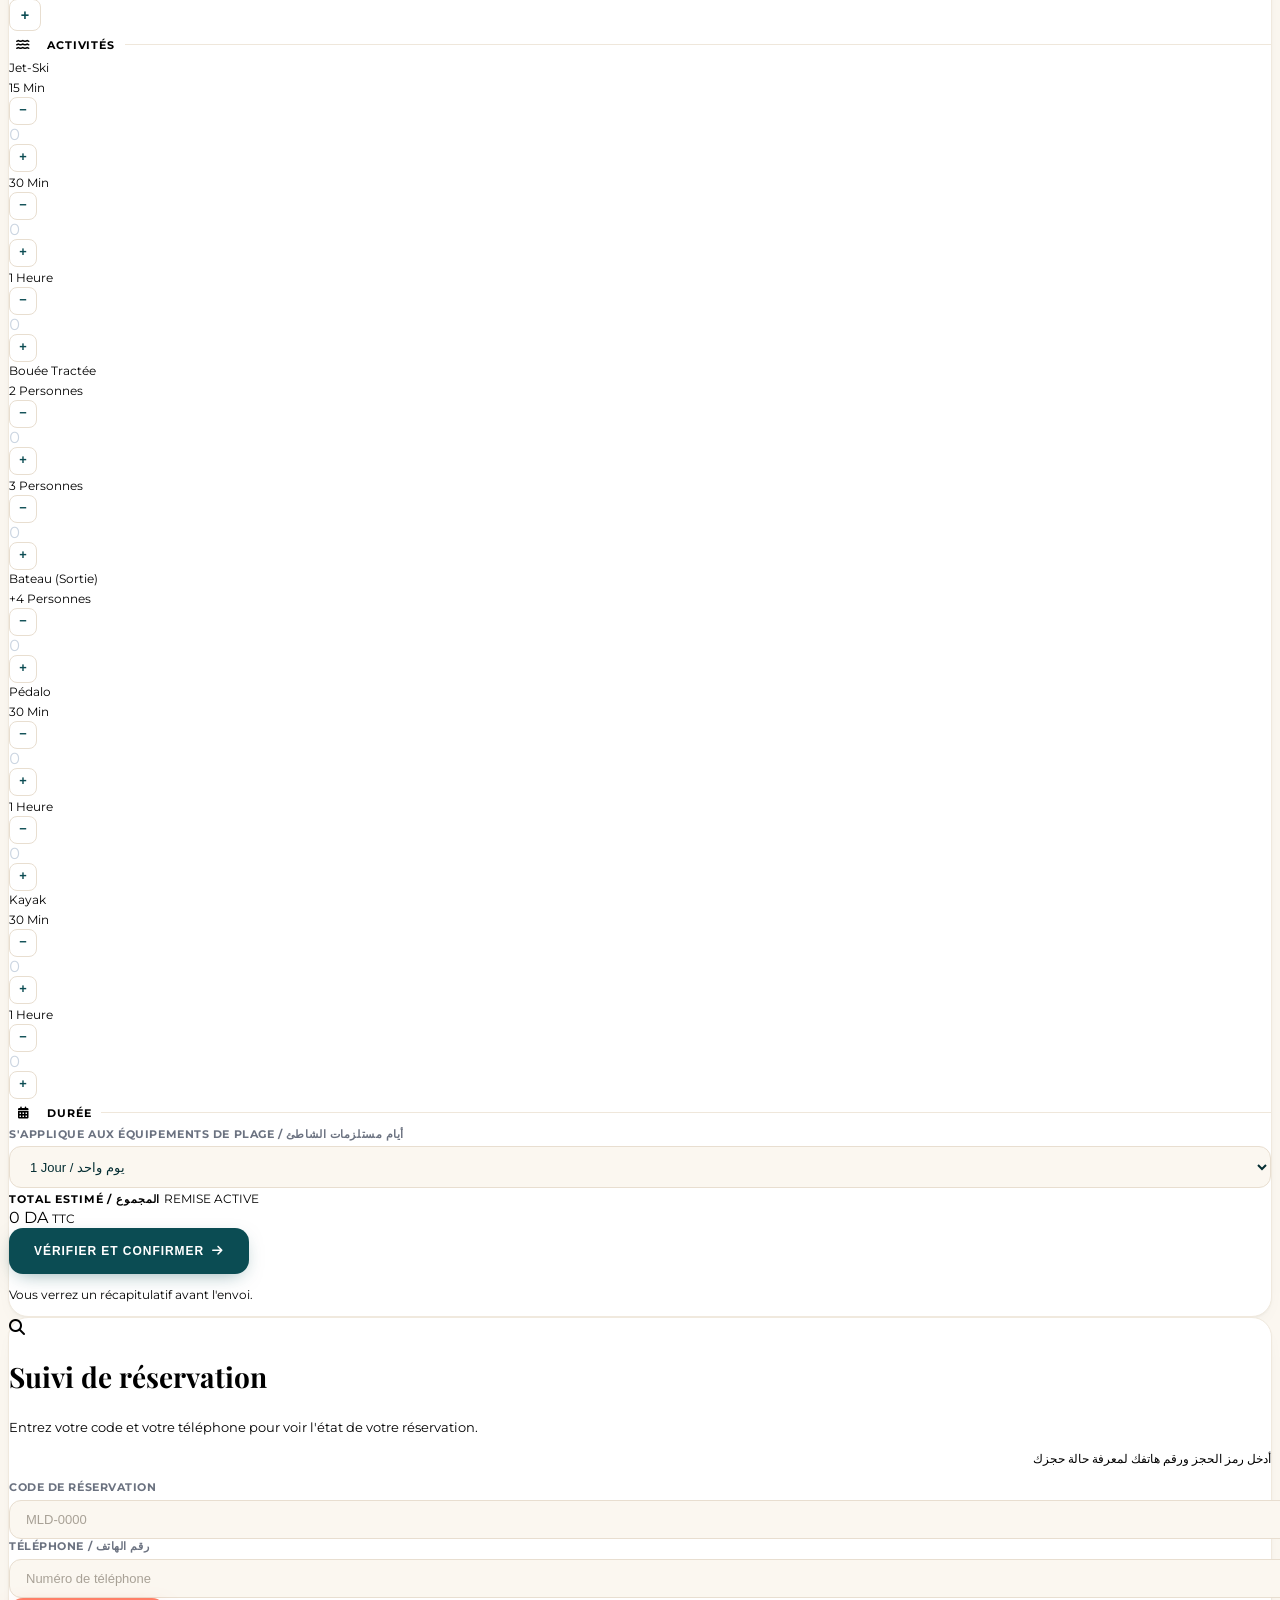
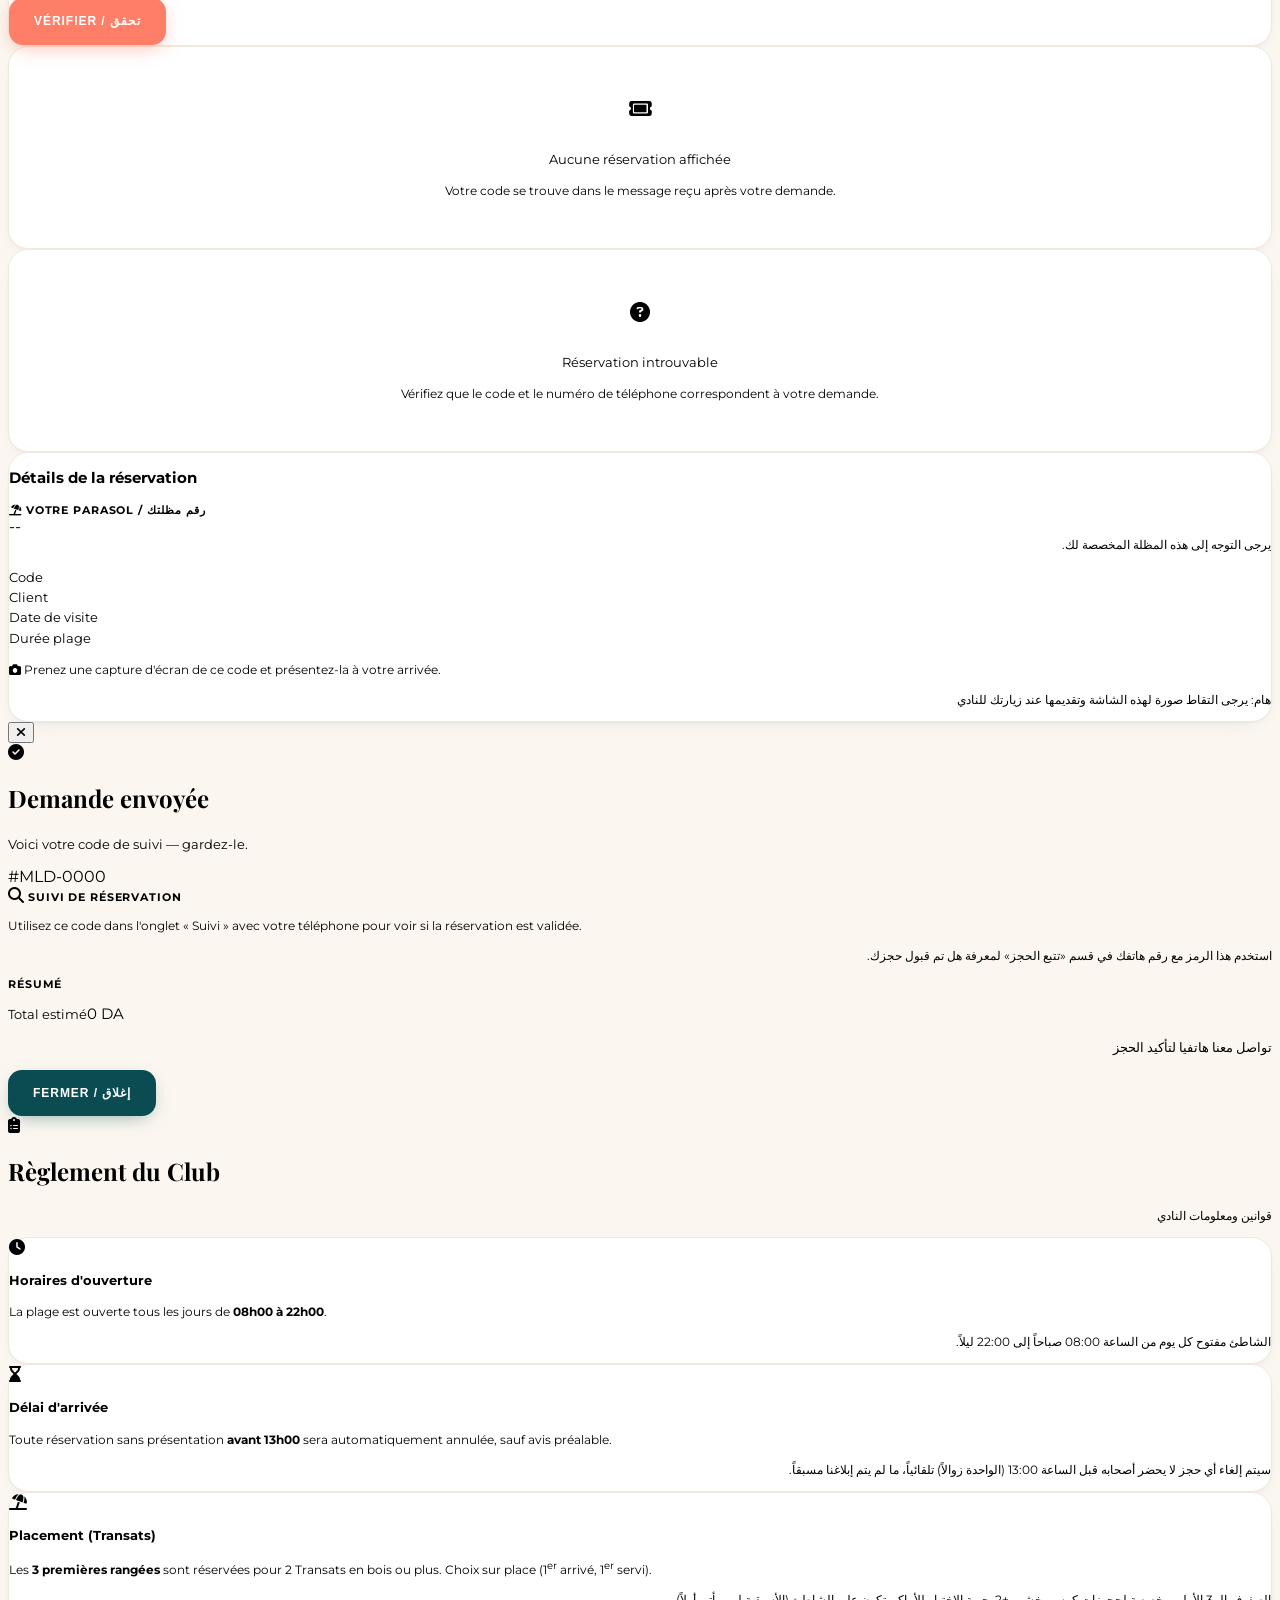
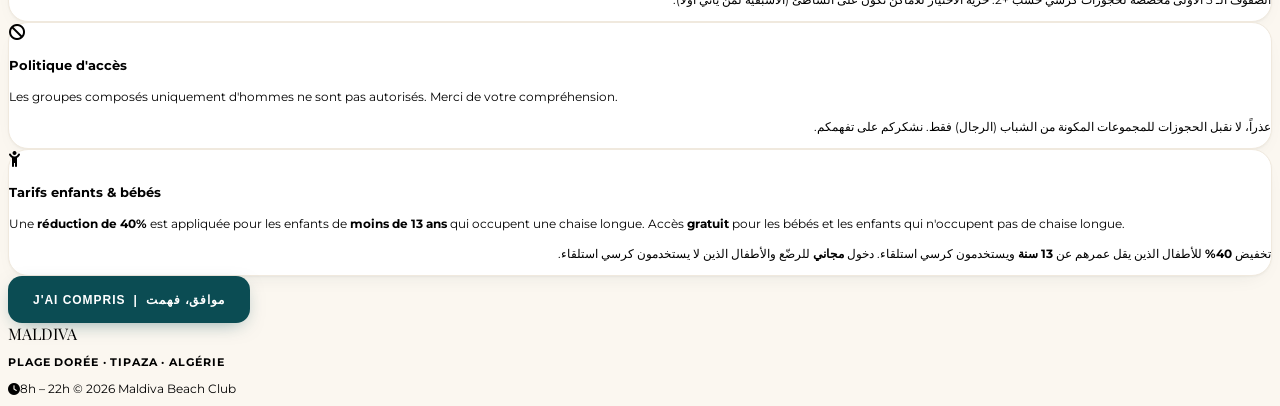
==== commit a129719e: "Update index.html" ====
--- a/index.html
+++ b/index.html
@@ -105,8 +105,8 @@
 
                 <!-- معلومات عملية — لا تتكرر مع قسم «Inclus gratuitement» -->
                 <div class="grid grid-cols-2 gap-x-5 gap-y-2.5 mt-7 pt-6 border-t border-maldiva-line t-small text-gray-600 max-w-md mx-auto text-left">
-                    <div class="fact"><i class="fa-solid fa-clock"></i><span>Ouvert 8h – 19h</span></div>
-                    <div class="fact"><i class="fa-solid fa-hourglass-end"></i><span>Arrivée avant 10h30</span></div>
+                    <div class="fact"><i class="fa-solid fa-clock"></i><span>Ouvert 8h – 22h</span></div>
+                    <div class="fact"><i class="fa-solid fa-hourglass-end"></i><span>Arrivée avant 13h</span></div>
                     <div class="fact"><i class="fa-solid fa-location-dot"></i><span>Tipaza, Algérie</span></div>
                     <div class="fact"><i class="fa-solid fa-phone"></i><span>Confirmation par appel</span></div>
                 </div>
@@ -717,8 +717,8 @@
                         <span class="w-9 h-9 rounded-xl bg-maldiva-teal/10 text-maldiva-teal flex items-center justify-center flex-shrink-0"><i class="fa-solid fa-clock"></i></span>
                         <div class="min-w-0">
                             <h3 class="font-bold t-body text-maldiva-dark">Horaires d'ouverture</h3>
-                            <p class="t-small text-gray-600 mt-1 leading-relaxed">Le club est ouvert de <strong>8h00 à 19h00</strong>.</p>
-                            <p class="t-small text-gray-600 mt-1 font-arabic border-t border-maldiva-line pt-1.5" dir="rtl">النادي مفتوح من الساعة 8:00 صباحًا إلى 19:00.</p>
+                            <p class="t-small text-gray-600 mt-1 leading-relaxed">La plage est ouverte tous les jours de <strong>08h00 à 22h00</strong>.</p>
+                            <p class="t-small text-gray-600 mt-1 font-arabic border-t border-maldiva-line pt-1.5" dir="rtl">الشاطئ مفتوح كل يوم من الساعة 08:00 صباحاً إلى 22:00 ليلاً.</p>
                         </div>
                     </div>
                 </div>
@@ -728,8 +728,8 @@
                         <span class="w-9 h-9 rounded-xl bg-maldiva-orange/10 text-maldiva-orange flex items-center justify-center flex-shrink-0"><i class="fa-solid fa-hourglass-end"></i></span>
                         <div class="min-w-0">
                             <h3 class="font-bold t-body text-maldiva-dark">Délai d'arrivée</h3>
-                            <p class="t-small text-gray-600 mt-1 leading-relaxed">Présentez-vous <strong>avant 10h30</strong>. Passé ce délai, la réservation peut être annulée.</p>
-                            <p class="t-small text-gray-600 mt-1 font-arabic border-t border-maldiva-line pt-1.5" dir="rtl">يرجى الحضور قبل الساعة 10:30. بعد هذا الوقت قد يُلغى الحجز.</p>
+                            <p class="t-small text-gray-600 mt-1 leading-relaxed">Toute réservation sans présentation <strong>avant 13h00</strong> sera automatiquement annulée, sauf avis préalable.</p>
+                            <p class="t-small text-gray-600 mt-1 font-arabic border-t border-maldiva-line pt-1.5" dir="rtl">سيتم إلغاء أي حجز لا يحضر أصحابه قبل الساعة 13:00 (الواحدة زوالاً) تلقائياً، ما لم يتم إبلاغنا مسبقاً.</p>
                         </div>
                     </div>
                 </div>
@@ -738,9 +738,9 @@
                     <div class="flex items-start gap-3">
                         <span class="w-9 h-9 rounded-xl bg-maldiva-teal/10 text-maldiva-teal flex items-center justify-center flex-shrink-0"><i class="fa-solid fa-umbrella-beach"></i></span>
                         <div class="min-w-0">
-                            <h3 class="font-bold t-body text-maldiva-dark">Placement (transats)</h3>
-                            <p class="t-small text-gray-600 mt-1 leading-relaxed">Le placement est attribué par le club selon la disponibilité.</p>
-                            <p class="t-small text-gray-600 mt-1 font-arabic border-t border-maldiva-line pt-1.5" dir="rtl">يتم تحديد المكان من قبل النادي حسب التوفر.</p>
+                            <h3 class="font-bold t-body text-maldiva-dark">Placement (Transats)</h3>
+                            <p class="t-small text-gray-600 mt-1 leading-relaxed">Les <strong>3 premières rangées</strong> sont réservées pour 2 Transats en bois ou plus. Choix sur place (1<sup>er</sup> arrivé, 1<sup>er</sup> servi).</p>
+                            <p class="t-small text-gray-600 mt-1 font-arabic border-t border-maldiva-line pt-1.5" dir="rtl">الصفوف الـ 3 الأولى مخصصة لحجوزات كرسي خشب +2. حرية الاختيار للأماكن تكون على الشاطئ (الأسبقية لمن يأتي أولاً).</p>
                         </div>
                     </div>
                 </div>
@@ -750,8 +750,8 @@
                         <span class="w-9 h-9 rounded-xl bg-red-50 text-red-500 flex items-center justify-center flex-shrink-0"><i class="fa-solid fa-ban"></i></span>
                         <div class="min-w-0">
                             <h3 class="font-bold t-body text-maldiva-dark">Politique d'accès</h3>
-                            <p class="t-small text-gray-600 mt-1 leading-relaxed">L'accès est réservé aux familles et aux personnes ayant une réservation confirmée.</p>
-                            <p class="t-small text-gray-600 mt-1 font-arabic border-t border-maldiva-line pt-1.5" dir="rtl">الدخول مخصص للعائلات ولأصحاب الحجوزات المؤكدة.</p>
+                            <p class="t-small text-gray-600 mt-1 leading-relaxed">Les groupes composés uniquement d'hommes ne sont pas autorisés. Merci de votre compréhension.</p>
+                            <p class="t-small text-gray-600 mt-1 font-arabic border-t border-maldiva-line pt-1.5" dir="rtl">عذراً، لا نقبل الحجوزات للمجموعات المكونة من الشباب (الرجال) فقط. نشكركم على تفهمكم.</p>
                         </div>
                     </div>
                 </div>
@@ -785,7 +785,7 @@
                 <p class="t-label text-white/50 mt-1">Plage Dorée · Tipaza · Algérie</p>
             </div>
             <div class="flex items-center gap-5 t-small text-white/60">
-                <span><i class="fa-solid fa-clock mr-1.5 text-maldiva-orange"></i>8h – 19h</span>
+                <span><i class="fa-solid fa-clock mr-1.5 text-maldiva-orange"></i>8h – 22h</span>
                 <span>&copy; 2026 Maldiva Beach Club</span>
             </div>
         </div>
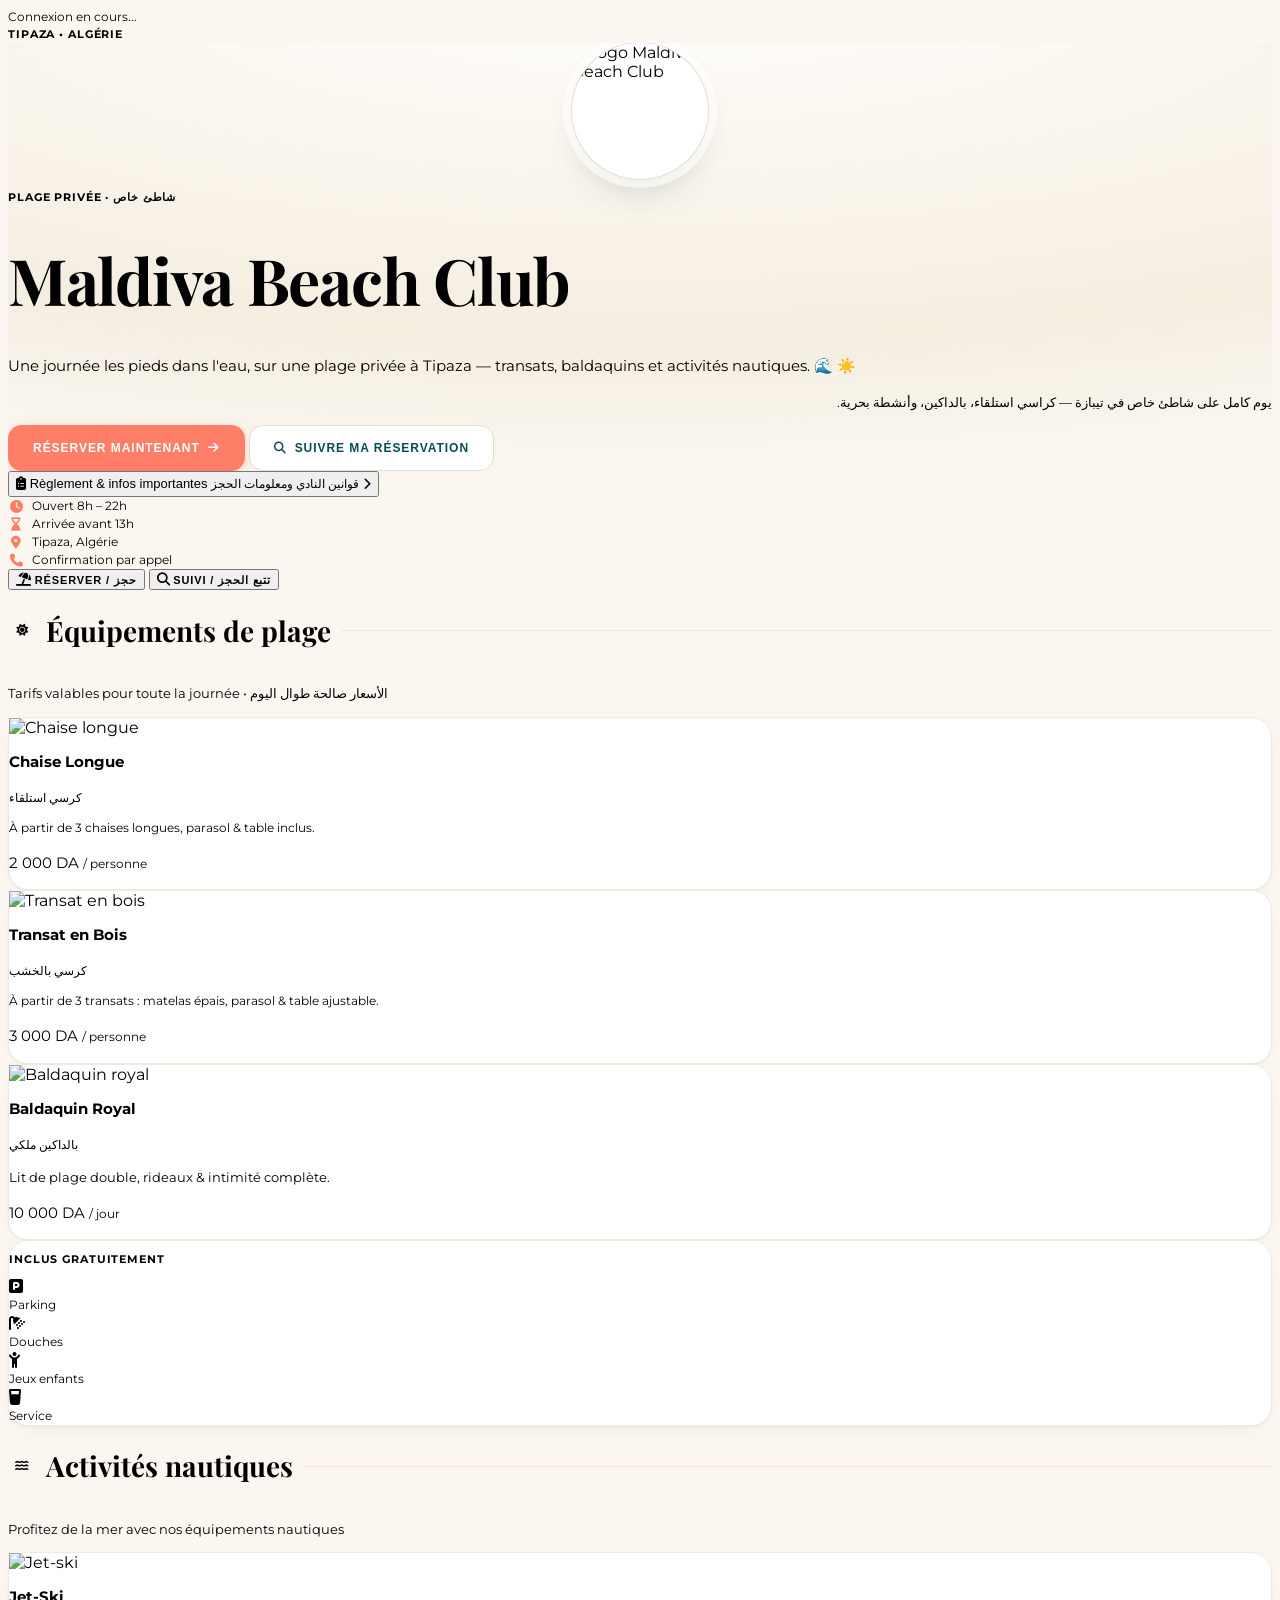
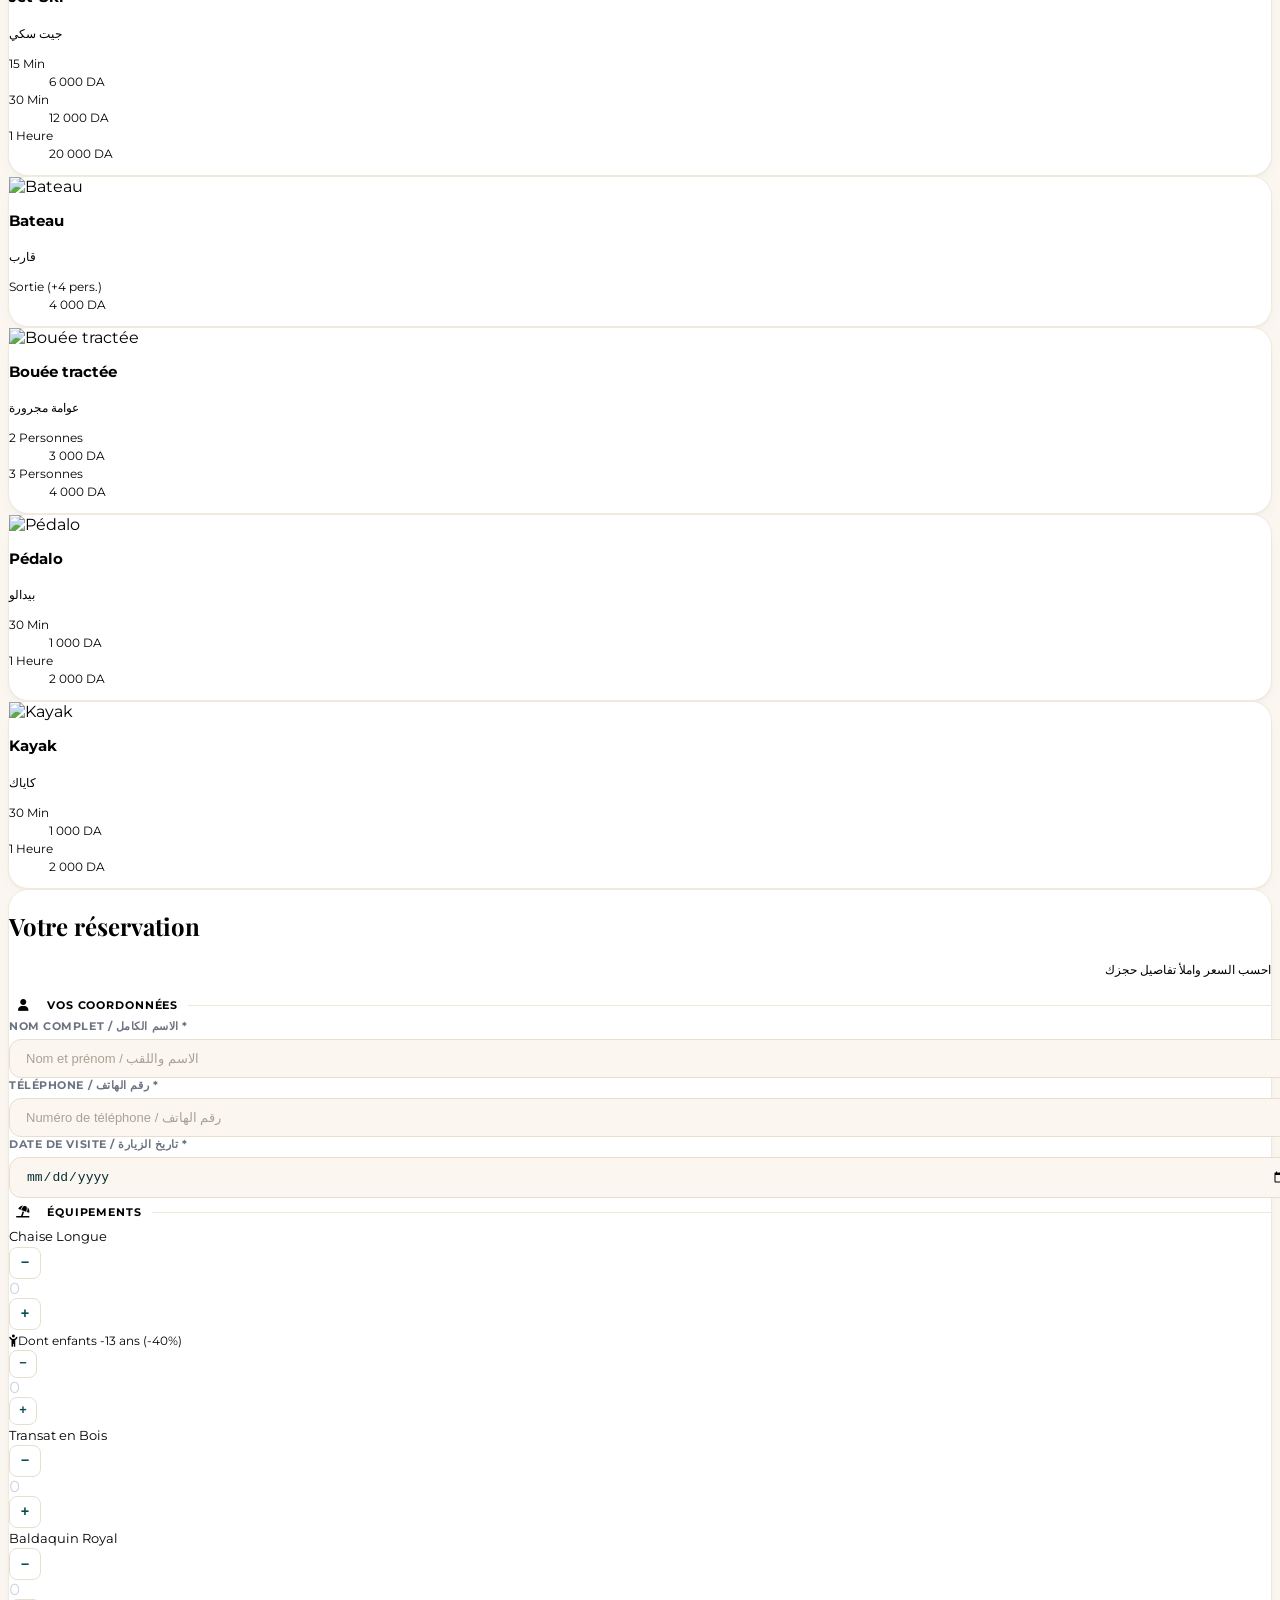
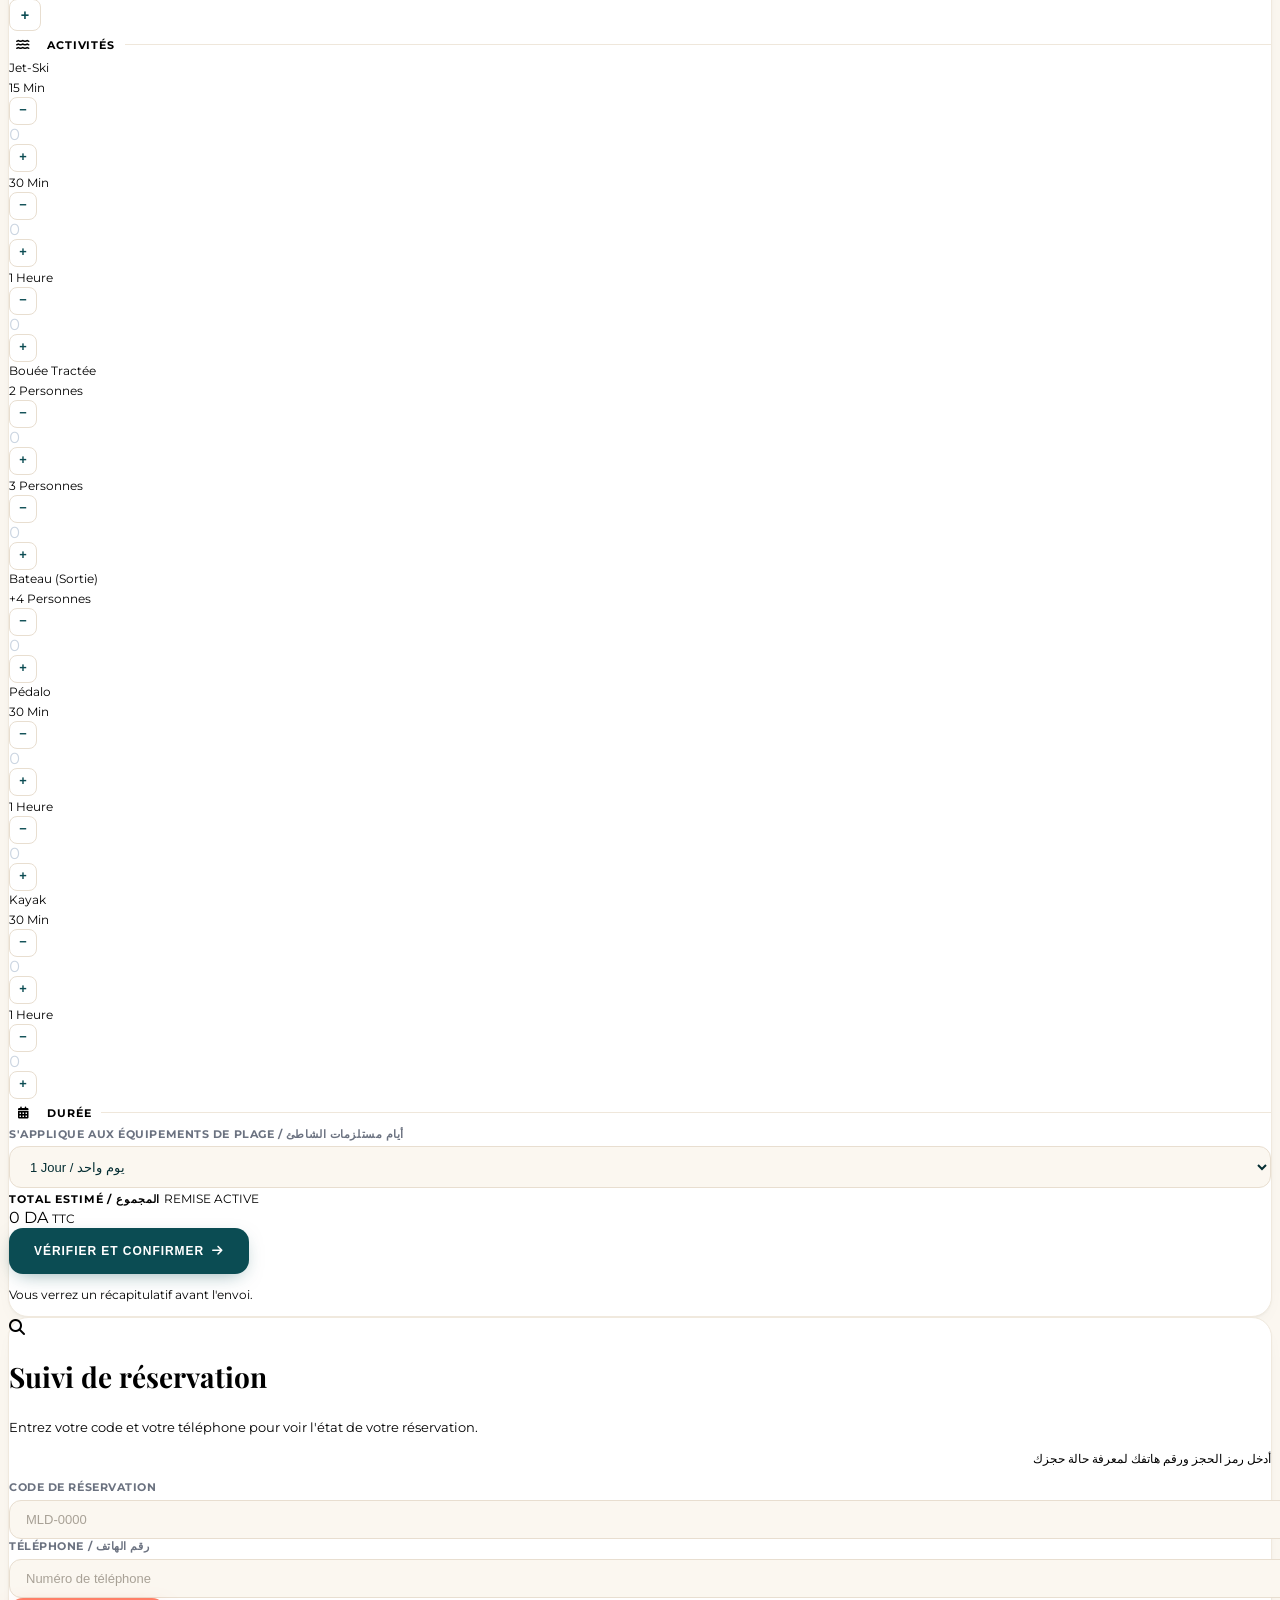
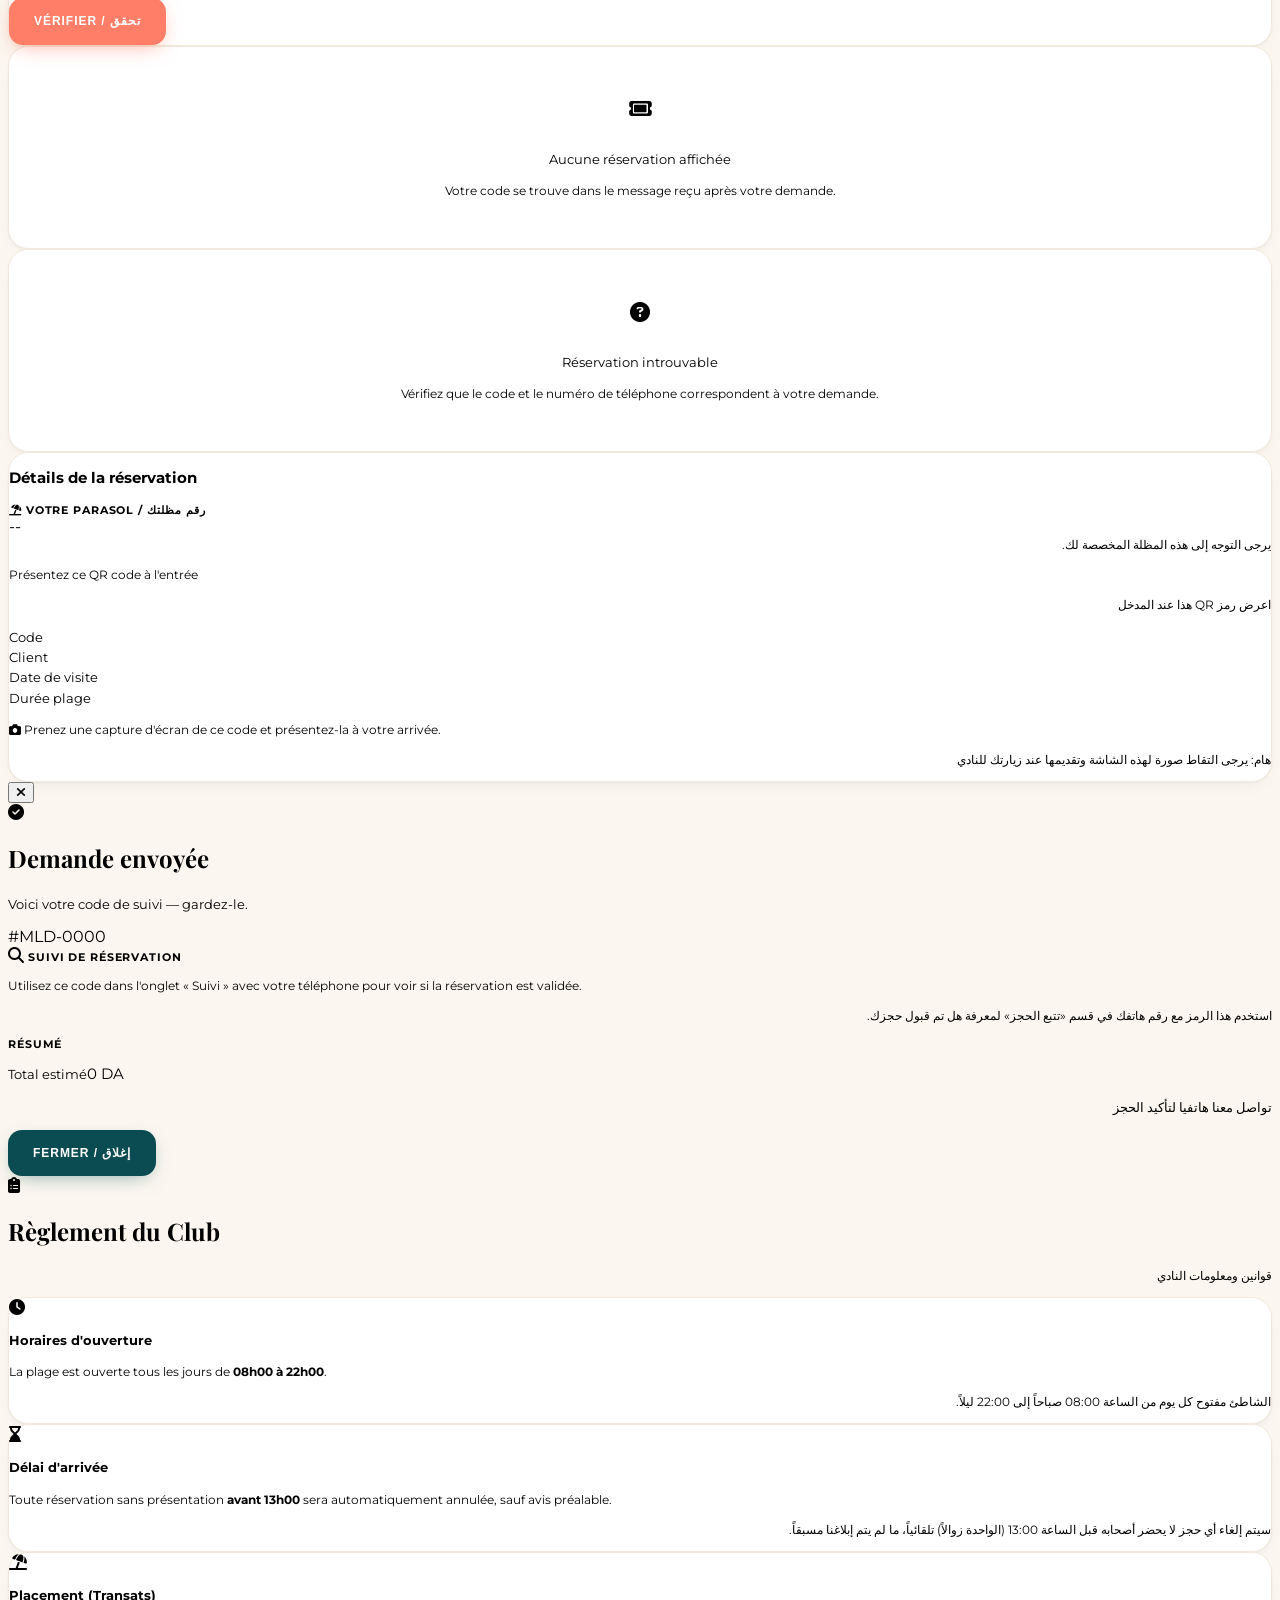
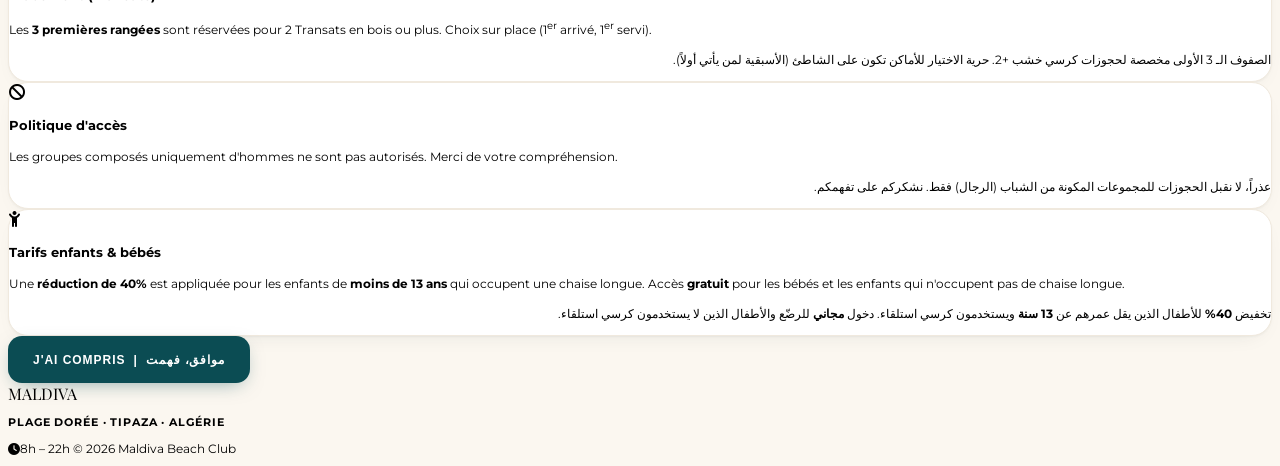
==== commit fcaa1dcb: "Update index.html" ====
--- a/index.html
+++ b/index.html
@@ -15,6 +15,10 @@
 
     <!-- ربط ملف التصميم -->
     <link rel="stylesheet" href="css/style.css">
+
+    <!-- Génération du QR code du billet. Si ce script ne charge pas,
+         le code de réservation reste affiché en texte : rien ne casse. -->
+    <script src="https://cdnjs.cloudflare.com/ajax/libs/qrcodejs/1.0.0/qrcode.min.js"></script>
 
     <script>
         tailwind.config = {
@@ -370,6 +374,9 @@
                                     </div>
                                 </div>
 
+                                <!-- règle de placement : rempli par calculateTotal() (js/reservation.js) -->
+                                <div id="placement-note" class="hidden" aria-live="polite"></div>
+
                                 <div data-qty-row="qty-baldaquin" data-accent="orange" data-label="Baldaquin Royal" class="flex items-center justify-between gap-2 bg-maldiva-sand border border-transparent px-3 py-2 rounded-xl">
                                     <span class="t-body font-bold text-gray-700">Baldaquin Royal</span>
                                     <div class="flex items-center gap-1">
@@ -587,6 +594,12 @@
                     <div class="t-small text-maldiva-teal mt-1 font-arabic" dir="rtl">يرجى التوجه إلى هذه المظلة المخصصة لك.</div>
                 </div>
 
+                <div id="track-qr-wrap" class="hidden text-center border-b border-maldiva-line pb-4">
+                    <div id="track-qr" class="inline-block bg-white p-3 rounded-xl border border-maldiva-line"></div>
+                    <p class="t-small text-gray-500 mt-2">Présentez ce QR code à l'entrée</p>
+                    <p class="t-small text-gray-400 font-arabic" dir="rtl">اعرض رمز QR هذا عند المدخل</p>
+                </div>
+
                 <dl class="space-y-2.5 t-body text-gray-600">
                     <div class="flex justify-between border-b border-maldiva-line pb-2"><dt>Code</dt><dd><strong id="track-res-code" class="text-maldiva-dark"></strong></dd></div>
                     <div class="flex justify-between border-b border-maldiva-line pb-2"><dt>Client</dt><dd><strong id="track-res-name" class="text-maldiva-ink"></strong></dd></div>
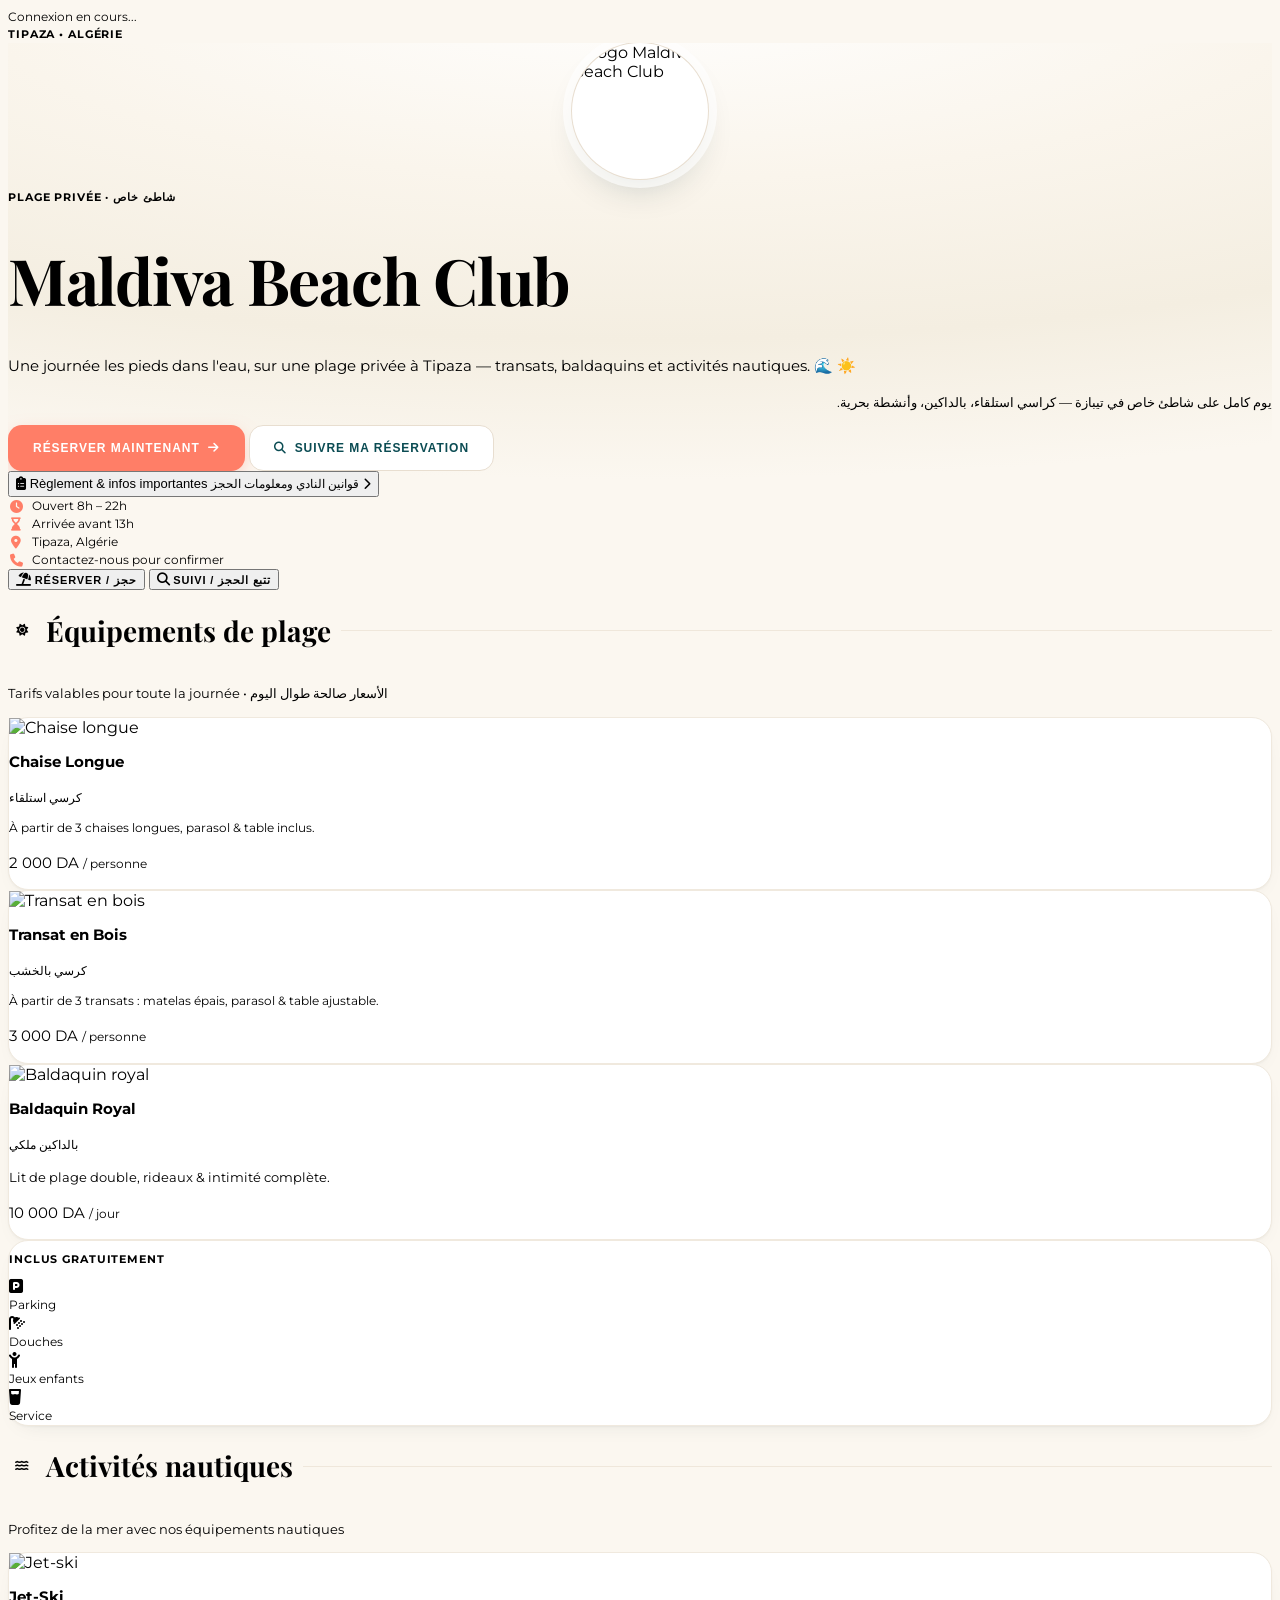
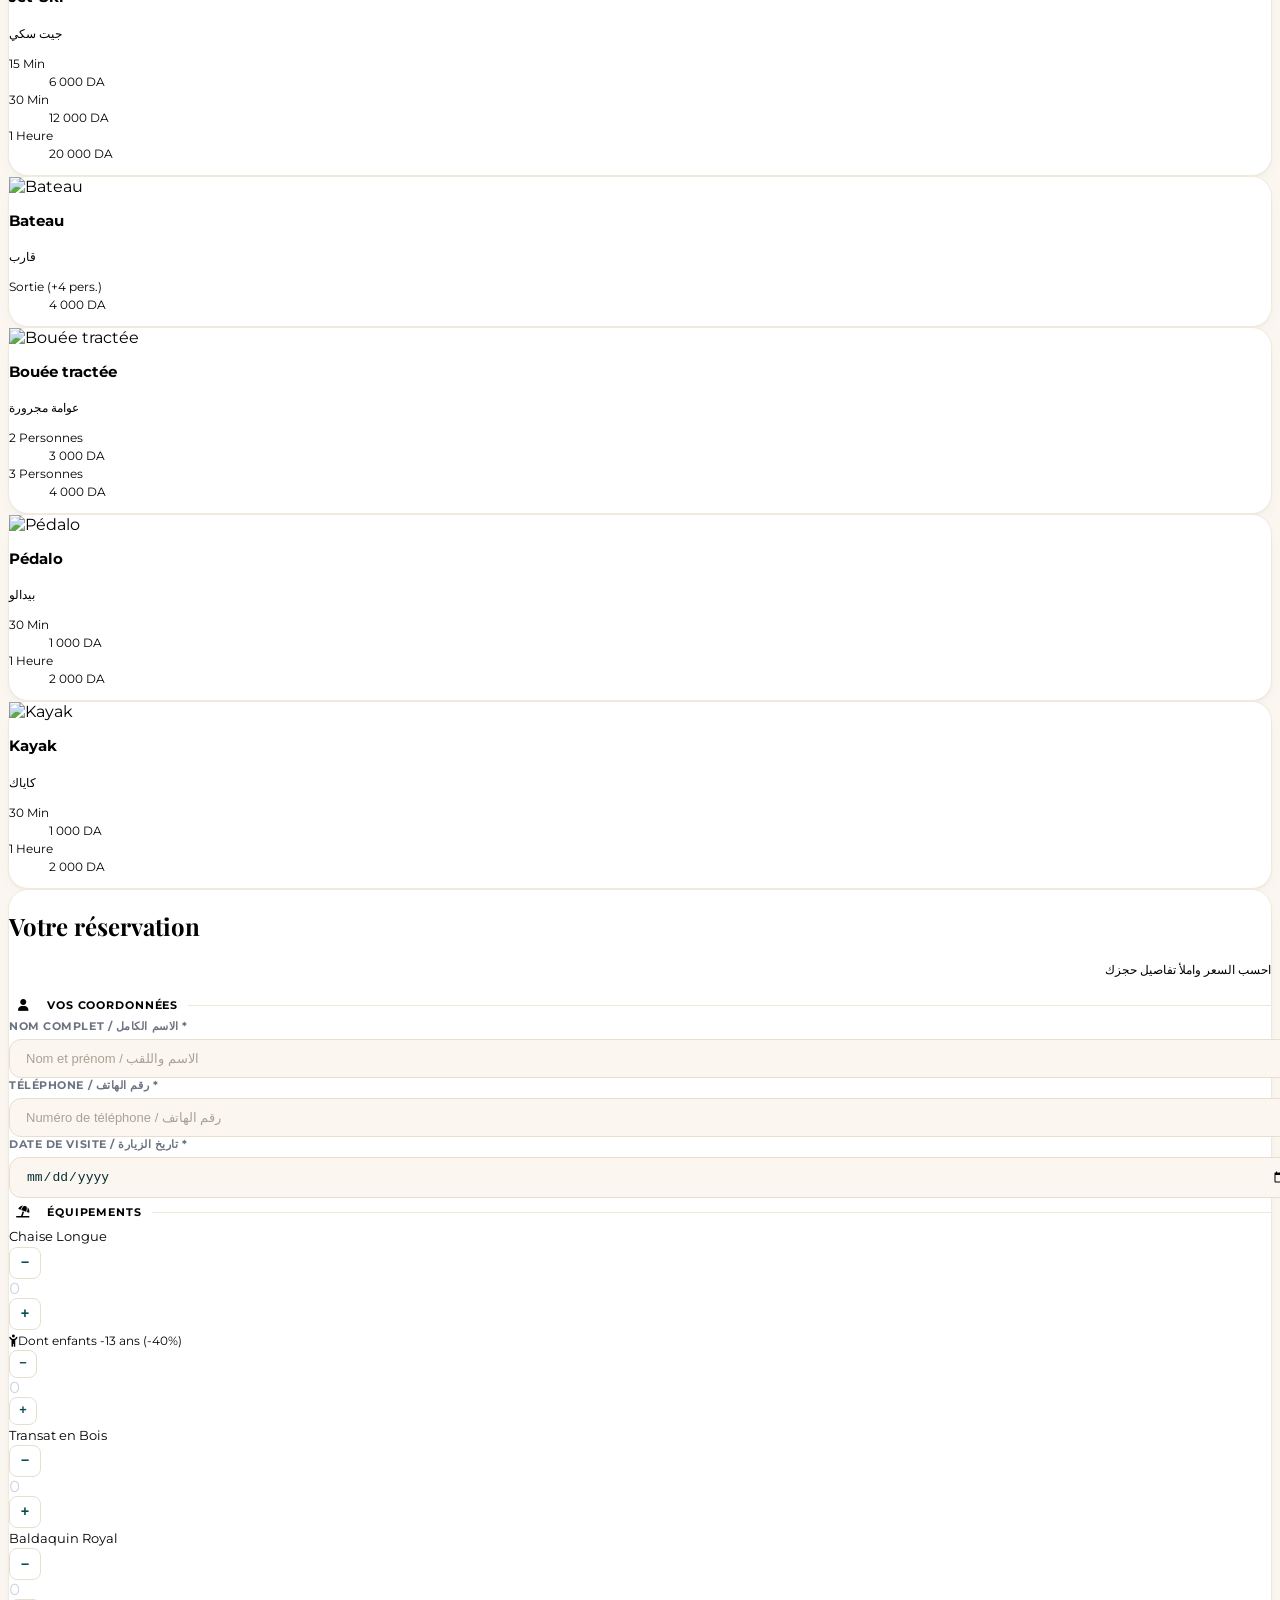
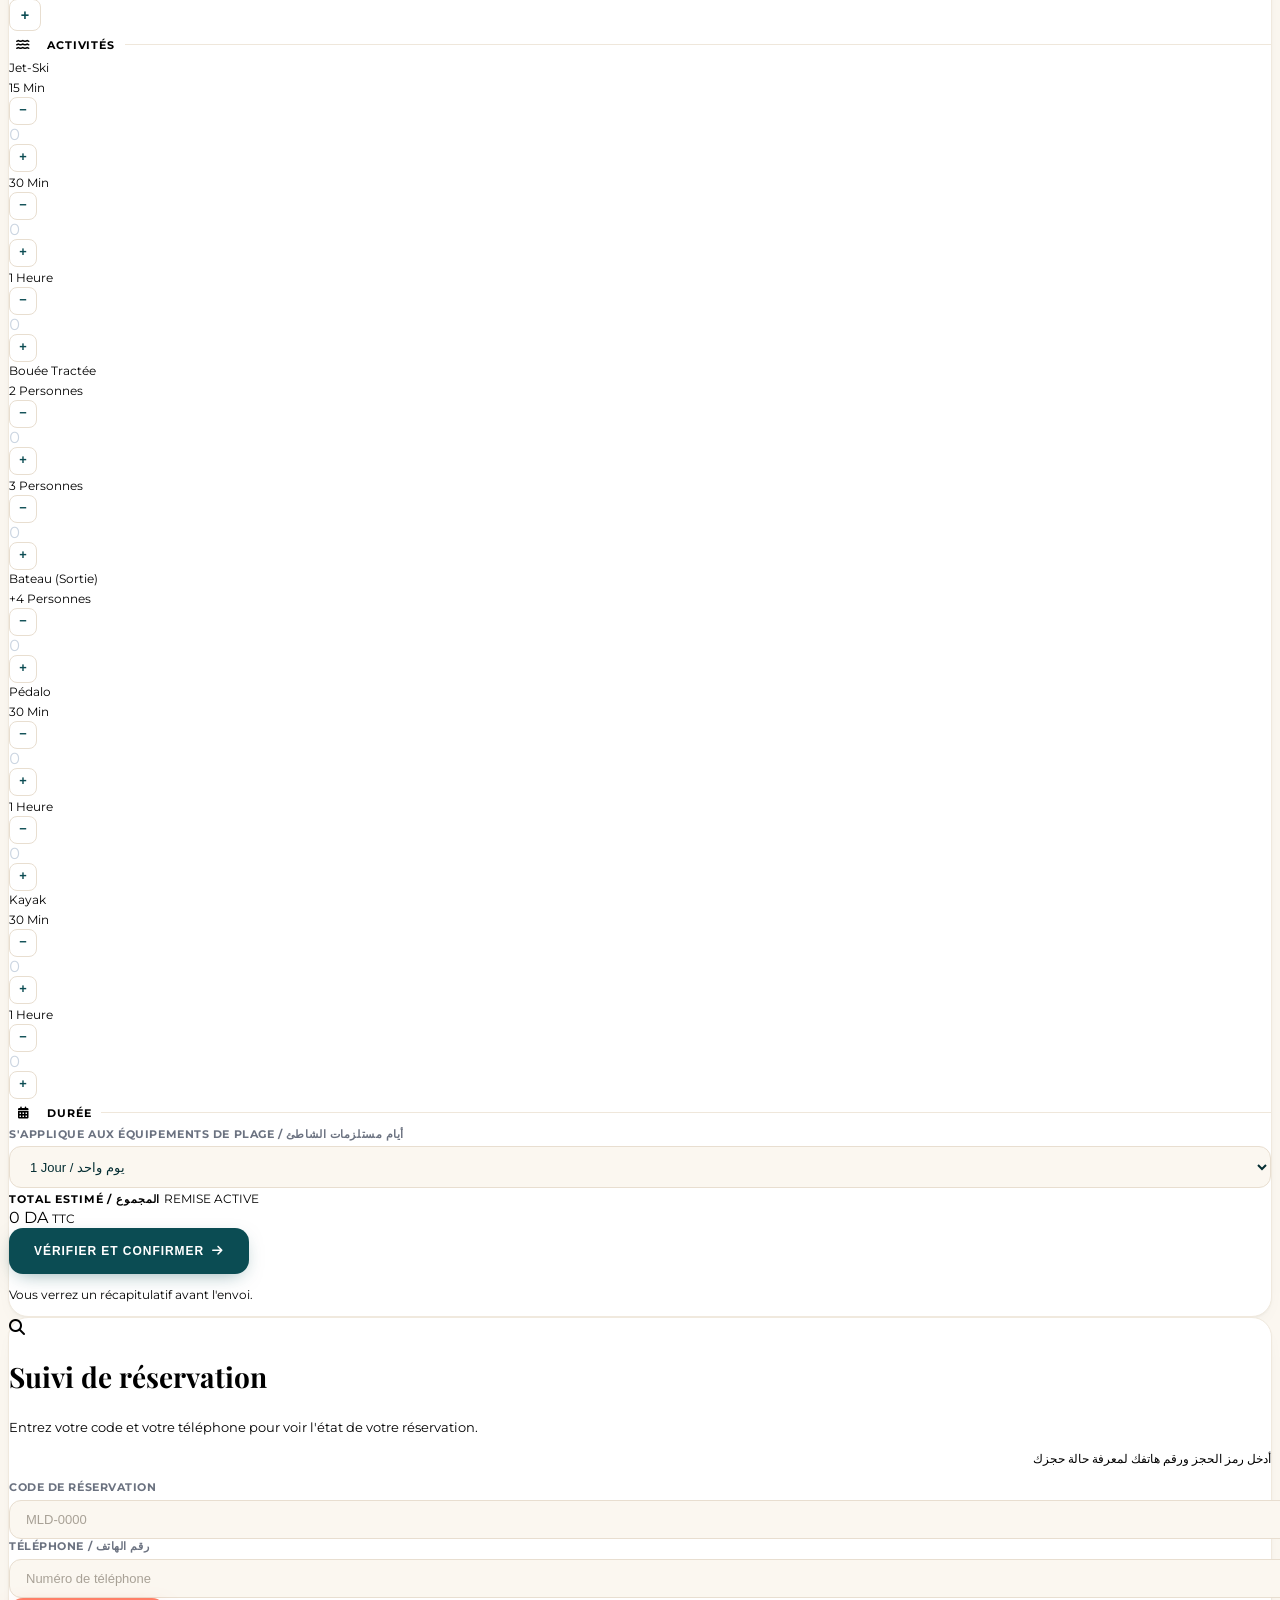
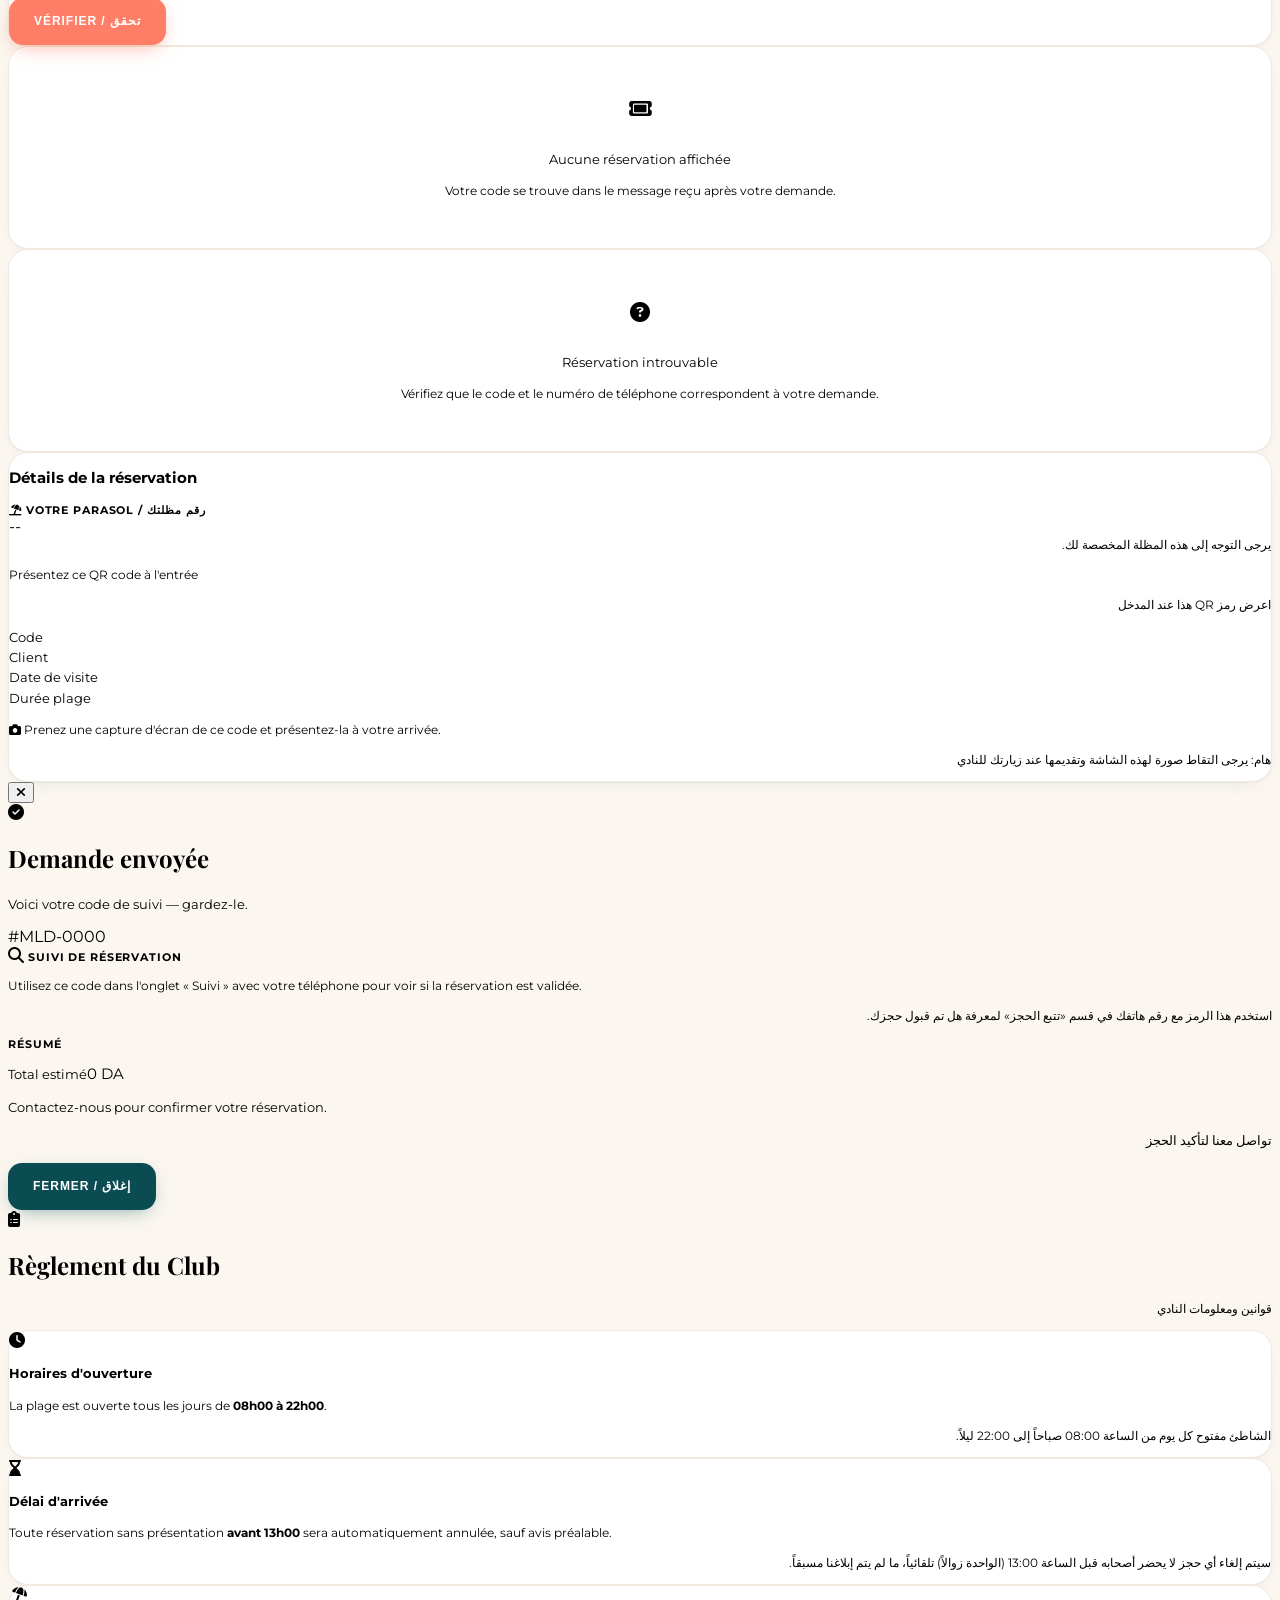
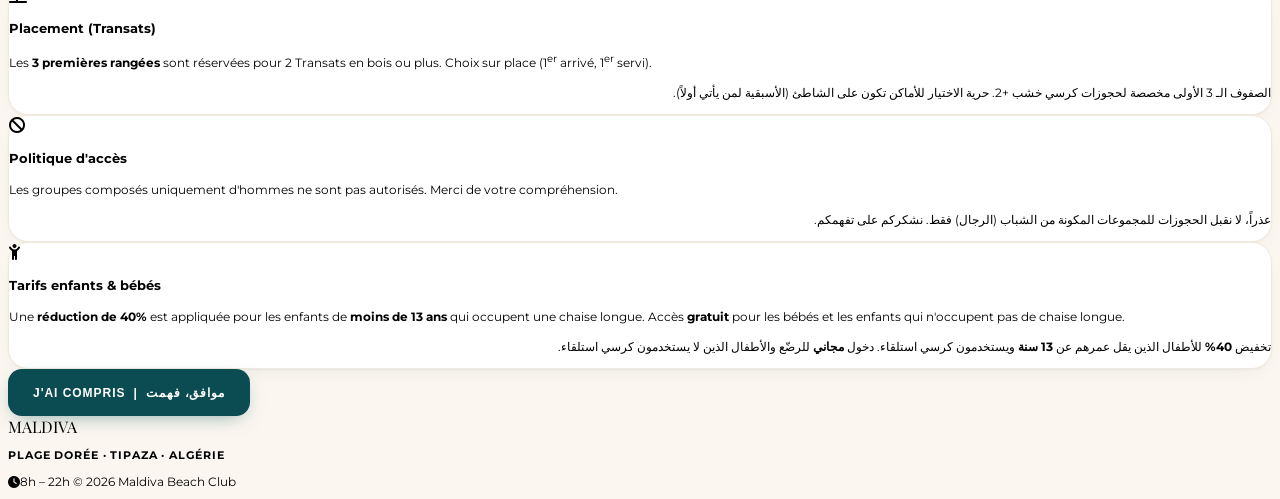
==== commit 218cff34: "Update index.html" ====
--- a/index.html
+++ b/index.html
@@ -112,7 +112,7 @@
                     <div class="fact"><i class="fa-solid fa-clock"></i><span>Ouvert 8h – 22h</span></div>
                     <div class="fact"><i class="fa-solid fa-hourglass-end"></i><span>Arrivée avant 13h</span></div>
                     <div class="fact"><i class="fa-solid fa-location-dot"></i><span>Tipaza, Algérie</span></div>
-                    <div class="fact"><i class="fa-solid fa-phone"></i><span>Confirmation par appel</span></div>
+                    <div class="fact"><i class="fa-solid fa-phone"></i><span>Contactez-nous pour confirmer</span></div>
                 </div>
             </div>
         </div>
@@ -668,7 +668,7 @@
                     <i class="fa-solid fa-circle-notch spin text-[11px]"></i>
                     <span class="btn-text">Envoyer ma demande • إرسال الطلب</span>
                 </button>
-                <p class="t-small text-gray-500 text-center">Aucun paiement en ligne — nous vous appelons pour confirmer.</p>
+                <p class="t-small text-gray-500 text-center">Aucun paiement en ligne — contactez-nous pour confirmer.</p>
             </div>
         </div>
     </div>
@@ -704,7 +704,8 @@
                     <div id="summary-special-notes" class="hidden pt-2 border-t border-maldiva-line"></div>
                 </div>
 
-                <p class="t-body text-maldiva-dark font-arabic font-bold" dir="rtl">تواصل معنا هاتفيا لتأكيد الحجز</p>
+                <p class="t-body text-maldiva-dark font-bold">Contactez-nous pour confirmer votre réservation.</p>
+                <p class="t-body text-maldiva-dark font-arabic font-bold" dir="rtl">تواصل معنا لتأكيد الحجز</p>
 
                 <button type="button" onclick="window.hideSuccessModal()" class="btn btn-dark w-full">Fermer / إغلاق</button>
             </div>
